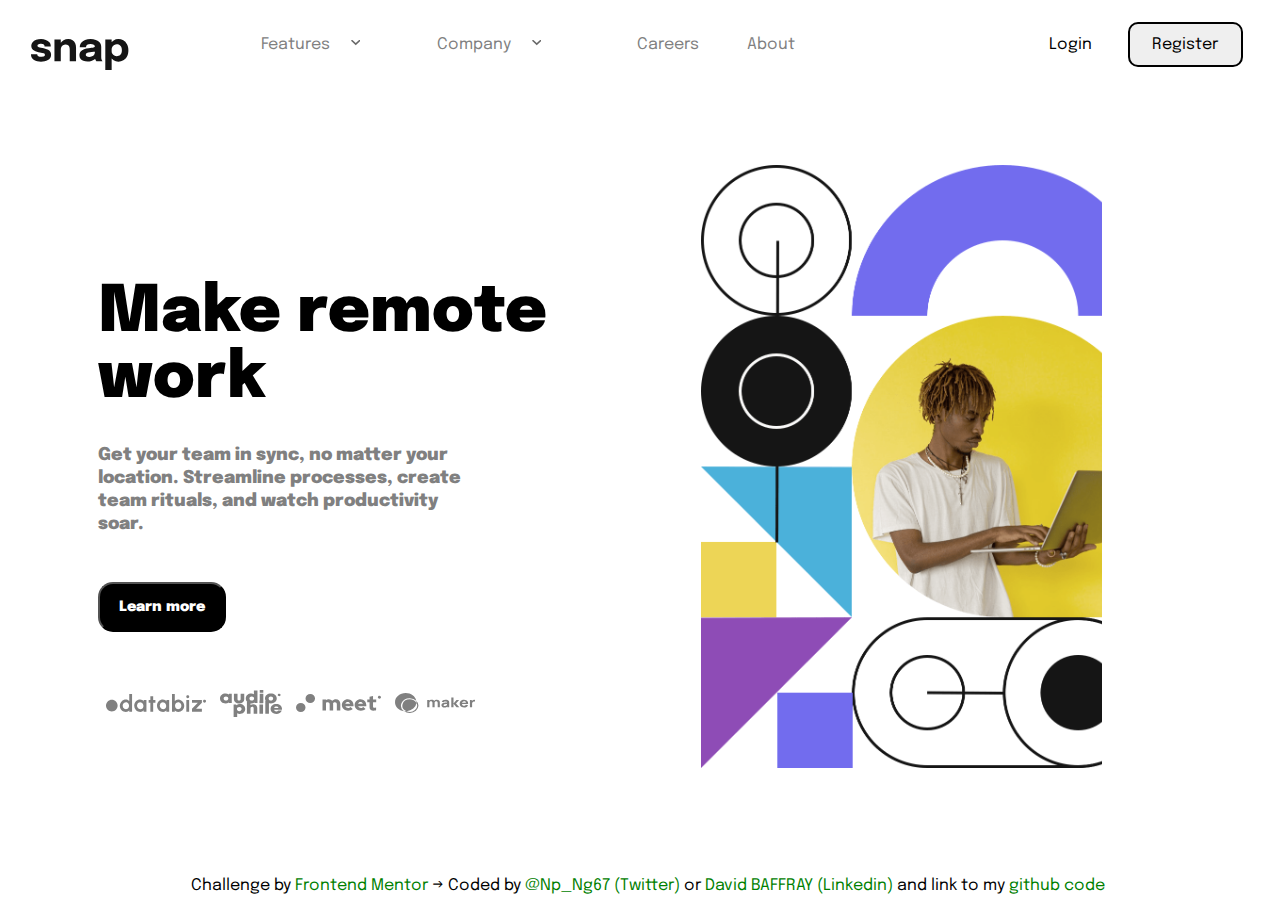
==== FeM-Drop-down-navigation/index.html @ 419328ba "Modify link css" ====
<!DOCTYPE html>
<html lang="en">
  <head>
    <meta charset="UTF-8">
    <meta name="viewport" content="width=device-width, initial-scale=1.0">
    <link rel="preconnect" href="https://fonts.googleapis.com">
    <link rel="preconnect" href="https://fonts.gstatic.com" crossorigin>
    <link href="https://fonts.googleapis.com/css2?family=Epilogue:wght@500&display=swap" rel="stylesheet">
    <link rel="icon" type="image/png" sizes="32x32" href="./images/favicon-32x32.654148d5.png">
    <link rel="stylesheet" href="./style.css">
    <title>Frontend Mentor | Intro section with dropdown navigation</title>
  </head>
  <body class="shadow">
    <header>
      <div class="nav__mobile">
        <svg 
          width="165" 
          height="35" 
          viewbox="50 0 30 30" 
          xmlns="http://www.w3.org/2000/svg">
          s<path d="M8.852 19.42c-1.108 0-2.175-.128-3.202-.385a9.648 9.648 0 0 1-2.756-1.137c-.811-.502-1.453-1.13-1.925-1.882-.473-.752-.709-1.63-.709-2.633v-.316h5.39v.246c0 .676.3 1.172.901 1.487.601.315 1.415.472 2.441.472a7.08 7.08 0 0 0 1.55-.166c.495-.11.903-.291 1.224-.542.321-.251.482-.569.482-.954 0-.618-.342-1.056-1.024-1.313-.683-.256-1.777-.513-3.282-.77a21.716 21.716 0 0 1-2.59-.595A10.937 10.937 0 0 1 2.938 9.91 5.28 5.28 0 0 1 1.17 8.28C.727 7.622.505 6.82.505 5.875c0-1.26.382-2.322 1.146-3.185.764-.863 1.782-1.517 3.054-1.96C5.977.287 7.377.065 8.905.065c1.458 0 2.818.242 4.078.726 1.26.484 2.28 1.179 3.062 2.083.782.904 1.172 1.992 1.172 3.264v.245H11.88v-.21c0-.467-.149-.846-.446-1.138a2.804 2.804 0 0 0-1.129-.656 4.616 4.616 0 0 0-1.418-.219c-.443 0-.9.05-1.373.149-.473.099-.872.262-1.199.49-.327.227-.49.545-.49.954 0 .396.175.72.525.97.35.252.84.456 1.47.613.63.158 1.36.306 2.188.447.781.128 1.607.306 2.476.533.869.228 1.686.549 2.45.963a5.34 5.34 0 0 1 1.855 1.627c.472.671.709 1.52.709 2.546 0 1.062-.245 1.972-.735 2.73a5.607 5.607 0 0 1-1.987 1.847 10.04 10.04 0 0 1-2.782 1.05c-1.021.227-2.068.341-3.142.341ZM33.48 19V8.92c0-.77-.1-1.473-.298-2.109a2.965 2.965 0 0 0-1.067-1.531c-.513-.385-1.254-.577-2.223-.577-.84 0-1.566.192-2.178.577a3.754 3.754 0 0 0-1.41 1.61c-.326.688-.49 1.482-.49 2.38L24.31 8.185c0-1.61.35-3.022 1.05-4.235a7.627 7.627 0 0 1 2.844-2.853C29.398.41 30.726.066 32.183.066c1.53 0 2.786.306 3.772.919.986.612 1.721 1.464 2.205 2.555.484 1.09.726 2.365.726 3.824V19H33.48Zm-13.09 0V.415h5.425V19h-5.425Zm28.389.385c-1.354 0-2.558-.216-3.614-.648-1.056-.431-1.881-1.055-2.476-1.872-.595-.817-.893-1.808-.893-2.975 0-1.318.362-2.392 1.085-3.22.724-.828 1.683-1.461 2.879-1.899a15.898 15.898 0 0 1 3.894-.866c2.041-.198 3.45-.38 4.226-.542.776-.164 1.164-.45 1.164-.858V6.47c0-.688-.33-1.23-.989-1.627-.66-.397-1.578-.595-2.756-.595-1.249 0-2.202.224-2.861.673-.66.45-.99 1.135-.99 2.056H42.11c0-1.493.406-2.753 1.217-3.78.81-1.026 1.91-1.805 3.298-2.336 1.389-.53 2.958-.796 4.708-.796 1.633 0 3.144.248 4.532.744 1.389.496 2.506 1.24 3.352 2.231.845.992 1.268 2.252 1.268 3.78v8.032c0 .479.015.937.044 1.374.03.438.096.837.201 1.199.117.408.263.747.438 1.015.175.268.32.455.437.56h-5.337a3.723 3.723 0 0 1-.376-.508 3.962 3.962 0 0 1-.43-.892 7.195 7.195 0 0 1-.305-1.234 9.674 9.674 0 0 1-.097-1.461l1.12.77c-.326.77-.854 1.432-1.583 1.986-.73.554-1.593.98-2.59 1.278-.998.297-2.074.446-3.23.446Zm1.452-4.06a6.14 6.14 0 0 0 2.389-.464A4.104 4.104 0 0 0 54.43 13.4c.467-.665.7-1.534.7-2.608V8.92l1.348 1.313c-.77.28-1.66.51-2.669.69-1.01.182-2.015.324-3.019.43-1.19.116-2.08.317-2.668.603-.59.286-.884.767-.884 1.444 0 .642.25 1.123.752 1.444.502.32 1.249.481 2.24.481Zm13.742 11.323V.415h5.442v26.233h-5.442Zm11.182-7.228a7.325 7.325 0 0 1-4.042-1.181c-1.225-.788-2.205-1.85-2.94-3.185-.735-1.336-1.103-2.838-1.103-4.507v-.28l2.345-.052v.21c0 .863.21 1.619.63 2.266.42.648.963 1.146 1.628 1.496.665.35 1.359.526 2.082.526 1.19 0 2.226-.412 3.106-1.234.881-.823 1.322-2.109 1.322-3.859s-.438-3.025-1.313-3.824c-.875-.799-1.913-1.199-3.115-1.199-.723 0-1.417.173-2.082.517a4.308 4.308 0 0 0-1.628 1.461c-.42.63-.63 1.383-.63 2.257l-2.345-.14c0-1.68.368-3.164 1.103-4.453.735-1.29 1.715-2.307 2.94-3.054a7.619 7.619 0 0 1 4.042-1.12c1.505 0 2.911.37 4.218 1.111 1.306.741 2.365 1.823 3.176 3.247.81 1.423 1.216 3.155 1.216 5.197 0 2.135-.396 3.932-1.19 5.39-.793 1.458-1.843 2.558-3.15 3.299a8.51 8.51 0 0 1-4.27 1.111Z" fill="#151515"/>
        </svg>
          <div class="btn__burger">
            <svg xmlns="http://www.w3.org/2000/svg" aria-hidden="true" class="hide">
              <defs>
                <symbol id="burger" viewBox="0 0 16 16">
                  <path fill-rule="evenodd" d="M2.5 12a.5.5 0 0 1 .5-.5h10a.5.5 0 0 1 0 1H3a.5.5 0 0 1-.5-.5zm0-4a.5.5 0 0 1 .5-.5h10a.5.5 0 0 1 0 1H3a.5.5 0 0 1-.5-.5zm0-4a.5.5 0 0 1 .5-.5h10a.5.5 0 0 1 0 1H3a.5.5 0 0 1-.5-.5z"/>
                </symbol>

                <symbol id="cross" viewBox="0 0 16 16">
                  <path d="M2.146 2.854a.5.5 0 1 1 .708-.708L8 7.293l5.146-5.147a.5.5 0 0 1 .708.708L8.707 8l5.147 5.146a.5.5 0 0 1-.708.708L8 8.707l-5.146 5.147a.5.5 0 0 1-.708-.708L7.293 8 2.146 2.854Z"/>
                </symbol>
              </defs>
            </svg>
            <div id="icon">
              <svg width="32" height="32" fill="currentColor">
                <use href="#burger"></use>
              </svg>
            </div>
          </div>
      </div>
      <nav>
        <div class="sidebar">
          <ul class="nav-links">
            <li class="block-menu">
              <label>
                <a href="javascript:void(0)">
                  <span class="link_name">Features</span>
                </a>
                <svg
                  class="arrow"
                  width="10"
                  height="6"
                  version="1.1"
                  id="svg4"
                  sodipodi:docname="icon-arrow-down.svg"
                  xmlns:inkscape="http://www.inkscape.org/namespaces/inkscape"
                  xmlns:sodipodi="http://sodipodi.sourceforge.net/DTD/sodipodi-0.dtd"
                  xmlns="http://www.w3.org/2000/svg"
                  xmlns:svg="http://www.w3.org/2000/svg">
                <path
                  stroke="#686868"
                  stroke-width="1.53271"
                  fill="none"
                  d="M 1.5227493,0.01578301 5.7578126,3.9603249 9.9928757,0.01578301"
                  id="path2" />
                </svg>
              </label>
              <ul class="sub-menu">
                <li>
                  <svg width="14" height="16" xmlns="http://www.w3.org/2000/svg"><path d="M14 3v12a1 1 0 0 1-1 1H1a1 1 0 0 1-1-1V3a1 1 0 0 1 1-1h1V1a1 1 0 1 1 2 0v1h2V1a1 1 0 1 1 2 0v1h2V1a1 1 0 0 1 2 0v1h1a1 1 0 0 1 1 1Zm-2 3H2v1h10V6Zm0 3H2v1h10V9Zm0 3H2v1h10v-1Z" fill="#726CEE"/></svg>
                  <a href="javascript:void(0)">Todo List</a>
                </li>
                <li>
                  <svg width="16" height="16" xmlns="http://www.w3.org/2000/svg"><path d="M12.667 8.667h-4v4h4v-4ZM11.334 0v1.333H4.667V0h-2v1.333h-1C.75 1.333 0 2.083 0 3v11.333C0 15.25.75 16 1.667 16h12.667C15.25 16 16 15.25 16 14.333V3c0-.917-.75-1.667-1.666-1.667h-1V0h-2Zm3 14.333H1.667V5.5h12.667v8.833Z" fill="#4BB1DA"/></svg>
                  <a href="javascript:void(0)">Calendar</a>
                </li>
                <li>
                  <svg width="13" height="17" xmlns="http://www.w3.org/2000/svg"><path d="M6.408 13.916c-3.313 0-6-1.343-6-3 0-.612.371-1.18 1-1.654V7.916a5 5 0 0 1 3.041-4.6 2 2 0 0 1 3.507-1.664 2 2 0 0 1 .411 1.664 5.002 5.002 0 0 1 3.041 4.6v1.346c.629.474 1 1.042 1 1.654 0 1.657-2.687 3-6 3Zm0 1c.694 0 1.352-.066 1.984-.16.004.054.016.105.016.16a2 2 0 0 1-4 0c0-.055.012-.106.016-.16.633.094 1.29.16 1.984.16Z" fill="#EDD556"/></svg>
                  <a href="javascript:void(0)">Reminders</a>
                </li>
                <li>
                  <svg width="16" height="16" xmlns="http://www.w3.org/2000/svg"><path d="M8 0a8 8 0 1 1 0 16A8 8 0 0 1 8 0Zm0 2.133a5.867 5.867 0 1 0 0 11.734A5.867 5.867 0 0 0 8 2.133ZM8 3.2a4.8 4.8 0 1 1 0 9.6 4.8 4.8 0 0 1 0-9.6Zm-.533 2.667a.533.533 0 0 0-.534.533v2.133c0 .295.24.534.534.534h3.2a.533.533 0 0 0 0-1.067H8V6.4a.533.533 0 0 0-.533-.533Z" fill="#8E4CB6"/></svg>
                  <a href="javascript:void(0)">Planning</a>
                </li>
              </ul>
            </li>
            <li class="block-menu">
              <label>
                <a href="javascript:void(0)">
                  <span class="link_name">Company</span>
                </a>
                <svg
                  class="arrow"
                  width="10"
                  height="6"
                  version="1.1"
                  id="svg4"
                  sodipodi:docname="icon-arrow-down.svg"
                  xmlns:inkscape="http://www.inkscape.org/namespaces/inkscape"
                  xmlns:sodipodi="http://sodipodi.sourceforge.net/DTD/sodipodi-0.dtd"
                  xmlns="http://www.w3.org/2000/svg"
                  xmlns:svg="http://www.w3.org/2000/svg">
                <path
                  stroke="#686868"
                  stroke-width="1.53271"
                  fill="none"
                  d="M 1.5227493,0.01578301 5.7578126,3.9603249 9.9928757,0.01578301"
                  id="path2" />
                </svg>
              </label>
              <ul class="sub-menu company">
                <li>
                  <a href="javascript:void(0)">History</a>
                </li>
                <li>
                  <a href="javascript:void(0)">Our Team</a>
                </li>
                <li>
                  <a href="javascript:void(0)">Blog</a>
                </li>
              </ul>
            </li>
          </ul>
          <ul class="nav-links">
            <li>
              <a href="javascript:void(0)">Careers</a>
            </li>
            <li>
              <a href="javascript:void(0)">About</a>
            </li>
          </ul>
          <div class="group__button">
            <button>Login</button>
            <button>Register</button>
          </div>
        </div>
      </nav>
    </header>
    <main>
      <section>
        <div class="img"></div>
        <article>
          <h1>
            Make remote work
          </h1>
          <p>
            Get your team in sync, no matter your location. Streamline processes, 
            create team rituals, and watch productivity soar.
          </p>
          <button>
            Learn more
          </button>
          <div class="link--client">
            <svg
              width="100"
              height="18"
              version="1.1"
              id="svg145"
              sodipodi:docname="client-databiz.svg"
              inkscape:version="1.1 (c68e22c387, 2021-05-23)"
              xmlns:inkscape="http://www.inkscape.org/namespaces/inkscape"
              xmlns:sodipodi="http://sodipodi.sourceforge.net/DTD/sodipodi-0.dtd"
              xmlns="http://www.w3.org/2000/svg"
              xmlns:svg="http://www.w3.org/2000/svg">
            <defs
              id="defs149" />
            <sodipodi:namedview
              id="namedview147"
              pagecolor="#ffffff"
              bordercolor="#666666"
              borderopacity="1.0"
              inkscape:pageshadow="2"
              inkscape:pageopacity="0.0"
              inkscape:pagecheckerboard="0"
              showgrid="false"
              width="113px"
              inkscape:zoom="4"
              inkscape:cx="44.875"
              inkscape:cy="4.875"
              inkscape:window-width="1920"
              inkscape:window-height="1009"
              inkscape:window-x="1072"
              inkscape:window-y="92"
              inkscape:window-maximized="1"
              inkscape:current-layer="svg145" />
            <path
              d="m 19.892606,17.998881 c 0.740645,0 1.392908,-0.164664 1.955906,-0.494893 a 4.3988009,4.478328 0 0 0 1.39998,-1.28582 v 1.47388 h 2.823823 V 0.0027872 H 23.248492 V 7.3730873 A 4.2847874,4.3622532 0 0 0 21.848512,6.0818677 C 21.285514,5.7561384 20.633251,5.5923739 19.892606,5.5923739 c -0.840519,0 -1.628008,0.1619648 -2.359816,0.484095 -0.733575,0.32213 -1.379652,0.7684331 -1.939114,1.3380094 a 6.1832452,6.2950335 0 0 0 -1.313365,1.9759713 5.9039562,6.0106953 0 0 0 -0.474614,2.4051784 c 0,0.857514 0.158205,1.65924 0.474614,2.406078 0.31641,0.746837 0.753904,1.405495 1.313365,1.975071 a 6.1770584,6.2887349 0 0 0 1.93823,1.338909 c 0.733576,0.32213 1.520181,0.483195 2.3607,0.483195 z m 0.03535,-2.771398 a 3.0226842,3.077332 0 0 1 -1.61475,-0.4598 3.3815175,3.4426527 0 0 1 -1.61475,-2.972055 c 0,-0.637063 0.146715,-1.214737 0.440146,-1.733024 a 3.4469205,3.5092383 0 0 1 1.168415,-1.2444302 2.9864473,3.0404401 0 0 1 1.620937,-0.466099 c 0.59393,0 1.124225,0.1529668 1.590886,0.4598003 0.46666,0.3068335 0.830796,0.7216433 1.093292,1.2444299 0.262496,0.522787 0.393303,1.10226 0.393303,1.739323 0,0.629862 -0.130807,1.205737 -0.393303,1.727625 a 3.1199051,3.1763106 0 0 1 -1.087105,1.24443 c -0.463125,0.305933 -0.996072,0.4598 -1.597073,0.4598 z m 14.465576,2.771398 c 0.701758,0 1.313365,-0.162864 1.833939,-0.489493 a 3.8667379,3.9366456 0 0 0 1.267407,-1.279523 l 0.114896,1.462183 h 2.836198 V 5.8992073 h -2.823824 l 0.127271,1.5098723 A 5.2958841,5.3916297 0 0 0 36.204489,6.0881663 C 35.599068,5.7417415 34.910568,5.568979 34.138988,5.568979 c -0.825494,0 -1.597073,0.1574658 -2.314739,0.4714976 A 6.0259242,6.1348683 0 0 0 29.92668,7.3496925 C 29.378707,7.9075714 28.954471,8.5563305 28.653971,9.29597 a 6.0188536,6.12767 0 0 0 -0.451636,2.370085 6.1293318,6.2401456 0 0 0 1.804773,4.46933 6.3281926,6.4426016 0 0 0 1.97977,1.367704 c 0.747716,0.331128 1.55023,0.495792 2.406657,0.495792 z m 0.08043,-2.771398 A 3.1022285,3.1583144 0 0 1 32.871586,14.77938 3.7359316,3.8034744 0 0 1 31.63865,13.582639 3.5786106,3.6433092 0 0 1 31.060627,11.925199 c -0.05391,-0.660455 0.05038,-1.259726 0.311991,-1.79781 a 3.1747022,3.2320985 0 0 1 1.117151,-1.2912192 2.9166251,2.9693555 0 0 1 1.63773,-0.484095 2.9343016,2.9873515 0 0 1 1.585583,0.4481028 c 0.470195,0.2987352 0.855543,0.6982485 1.156928,1.1967399 0.3005,0.4993925 0.478149,1.0554715 0.532063,1.6691375 0.04684,0.65236 -0.04773,1.24803 -0.282825,1.787014 a 2.9908665,3.044939 0 0 1 -1.035843,1.291219 c -0.456054,0.32213 -0.991652,0.483195 -1.608564,0.483195 z M 47.18161,17.692948 V 8.7758829 h 2.244917 V 5.8992073 H 47.18161 V 2.196511 h -2.823823 v 3.7026963 h -1.712856 v 2.8775755 h 1.712856 v 8.9152652 h 2.823823 z m 9.963368,0.305933 c 0.702641,0 1.313365,-0.162864 1.834822,-0.489493 a 3.8667379,3.9366456 0 0 0 1.266522,-1.279523 l 0.115781,1.462183 h 2.835314 V 5.8992073 h -2.822944 l 0.128155,1.5098723 A 5.2958841,5.3916297 0 0 0 58.956821,6.0881663 C 58.351401,5.7417415 57.662901,5.568979 56.89132,5.568979 c -0.825493,0 -1.597073,0.1574658 -2.31474,0.4714976 A 6.0259242,6.1348683 0 0 0 52.679007,7.3496925 C 52.131035,7.9075714 51.706798,8.5563305 51.406298,9.29597 a 6.0188536,6.12767 0 0 0 -0.450752,2.370085 6.1293318,6.2401456 0 0 0 1.804773,4.46933 6.3281926,6.4426016 0 0 0 1.978886,1.367704 c 0.7486,0.331128 1.55023,0.495792 2.406657,0.495792 z m 0.08131,-2.771398 A 3.1022285,3.1583144 0 0 1 55.623024,14.77938 3.7359316,3.8034744 0 0 1 54.39097,13.582639 3.5786106,3.6433092 0 0 1 53.812064,11.925199 c -0.05303,-0.660455 0.05037,-1.259726 0.312875,-1.79781 a 3.1747022,3.2320985 0 0 1 1.116279,-1.2912192 2.9166251,2.9693555 0 0 1 1.637728,-0.484095 2.9343016,2.9873515 0 0 1 1.585584,0.4481028 c 0.470195,0.2987352 0.856427,0.6982485 1.157812,1.1967399 0.300501,0.4993925 0.477266,1.0554715 0.532063,1.6691375 0.04596,0.65236 -0.04861,1.24803 -0.283708,1.787014 a 2.9908665,3.044939 0 0 1 -1.035844,1.291219 c -0.455171,0.32213 -0.991653,0.483195 -1.608563,0.483195 z m 14.905722,2.771398 c 0.848472,0 1.641264,-0.161965 2.377491,-0.483195 a 6.1584981,6.2698391 0 0 0 3.258665,-3.325678 5.9870359,6.0952769 0 0 0 0.473731,-2.417775 c 0,-1.140053 -0.273986,-2.1802272 -0.821958,-3.1196234 A 6.2106438,6.3229276 0 0 0 75.210378,6.4066971 c -0.92625,-0.5578788 -1.952372,-0.8368183 -3.078366,-0.8368183 -0.724737,0 -1.367279,0.1664639 -1.92674,0.5002915 a 4.5517028,4.6339942 0 0 0 -1.406167,1.302917 V 0.0027872 H 65.975282 V 17.692948 h 2.823823 v -1.498175 a 4.5517028,4.6339942 0 0 0 1.405283,1.302917 c 0.560345,0.333828 1.202003,0.501191 1.92674,0.501191 z m -0.03536,-2.783096 c -0.585977,0 -1.110085,-0.152967 -1.57321,-0.459799 a 3.1199051,3.1763106 0 0 1 -1.08799,-1.24443 3.7005786,3.7674822 0 0 1 -0.393302,-1.739323 c 0,-0.620865 0.130806,-1.193141 0.393302,-1.715928 a 3.1640963,3.2213008 0 0 1 1.087106,-1.2507285 2.7964248,2.846982 0 0 1 1.574978,-0.4651991 c 0.593931,0 1.137483,0.1529668 1.631542,0.4598002 0.493175,0.3068334 0.887361,0.7216435 1.179908,1.2444304 0.29343,0.521886 0.440145,1.098661 0.440145,1.727625 0,0.637061 -0.146715,1.214737 -0.440145,1.733924 a 3.429244,3.4912422 0 0 1 -1.174605,1.243529 3.0359415,3.0908291 0 0 1 -1.636845,0.466099 z M 81.74892,4.1418887 c 0.409212,0 0.754788,-0.1394697 1.036728,-0.4184091 0.281056,-0.2789395 0.422468,-0.6307631 0.422468,-1.0554709 0,-0.4166096 -0.141412,-0.7666335 -0.422468,-1.0491722 A 1.4176565,1.4432867 0 0 0 81.749805,1.1941287 c -0.409212,0 -0.756555,0.1412692 -1.042032,0.4247078 a 1.3814197,1.4063947 0 0 0 -0.427771,1.0491722 c 0,0.4247078 0.142296,0.7765314 0.427771,1.0554709 0.285477,0.2789394 0.63282,0.4184091 1.042032,0.4184091 z m 16.79269,4.4990235 c 0.409213,0 0.754789,-0.1394697 1.036726,-0.4184092 0.281055,-0.2789394 0.422474,-0.6307631 0.422474,-1.0554708 0,-0.4166097 -0.141419,-0.7666337 -0.422474,-1.0491723 A 1.4176565,1.4432867 0 0 0 98.542491,5.693152 c -0.409214,0 -0.756553,0.1412694 -1.042026,0.4247079 a 1.3814197,1.4063947 0 0 0 -0.427778,1.0491723 c 0,0.4247077 0.142295,0.7765314 0.427778,1.0554708 0.285473,0.2789395 0.632812,0.4184092 1.042026,0.4184092 z M 5.8327049,17.390613 c 1.6218204,0 2.9917503,-0.554279 4.1097895,-1.661039 1.1171556,-1.10676 1.6757336,-2.503257 1.6757336,-4.187691 0,-1.6538415 -0.558578,-3.0413403 -1.6766173,-4.1642966 C 8.8244552,6.2546302 7.4545253,5.693152 5.8318211,5.693152 4.2100008,5.693152 2.8330002,6.2546302 1.6999355,7.3775864 0.56687091,8.5005427 3.3859e-4,9.8880415 3.3859e-4,11.541883 c 0,1.684434 0.5656485,3.080032 1.69871321,4.187691 1.1330645,1.10676 2.5100651,1.661039 4.1327693,1.661039 z M 83.149784,17.692048 V 5.8992073 H 80.325961 V 17.692948 h 2.823823 z m 12.726207,0 v -2.877575 h -5.80939 l 5.80939,-6.0376902 V 5.8992073 h -9.883823 v 2.8775755 h 5.820874 l -5.820874,6.0376902 v 2.877575 h 9.882941 z"
              fill="#808080"
              id="path143"
              style="stroke-width:0.89178" />
            </svg>
            <svg
              width="62"
              height="27"
              version="1.1"
              id="svg19"
              sodipodi:docname="client-audiophile.svg"
              inkscape:version="1.1 (c68e22c387, 2021-05-23)"
              xmlns:inkscape="http://www.inkscape.org/namespaces/inkscape"
              xmlns:sodipodi="http://sodipodi.sourceforge.net/DTD/sodipodi-0.dtd"
              xmlns="http://www.w3.org/2000/svg"
              xmlns:svg="http://www.w3.org/2000/svg">
            <defs
              id="defs23" />
            <sodipodi:namedview
              id="namedview21"
              pagecolor="#ffffff"
              bordercolor="#666666"
              borderopacity="1.0"
              inkscape:pageshadow="2"
              inkscape:pageopacity="0.0"
              inkscape:pagecheckerboard="0"
              showgrid="false"
              width="72px"
              inkscape:zoom="8"
              inkscape:cx="41.8125"
              inkscape:cy="18.0625"
              inkscape:window-width="1920"
              inkscape:window-height="1009"
              inkscape:window-x="1072"
              inkscape:window-y="92"
              inkscape:window-maximized="1"
              inkscape:current-layer="svg19" />
            <path
              d="m 5.5044186,13.425574 c 1.2179657,0 2.3059811,-0.353502 3.1646725,-0.967995 l 0.3091628,0.654356 H 11.771762 V 3.8554335 H 9.0793264 L 8.7090104,4.5714649 C 7.8435244,3.9396728 6.7393714,3.5756407 5.5044186,3.5756407 c -3.2079891,0 -5.50038068,2.0405361 -5.50038068,4.9084201 0,2.8769072 2.29324078,4.9422652 5.50038068,4.9422652 z m 0.4824299,-2.823507 c -1.353012,0 -2.3475991,-0.9025588 -2.3475991,-2.1112377 0,-1.201908 0.9860936,-2.1037154 2.3475991,-2.1037154 1.3538615,0 2.3484486,0.9025589 2.3484486,2.1037154 0,1.2086789 -0.9945871,2.1112377 -2.3484486,2.1112377 z m 13.0986525,2.823507 c 3.098423,0 5.162339,-1.687034 5.162339,-4.2773801 V 3.8644596 h -3.613127 v 5.1445903 c 0,0.9672432 -0.583503,1.5524021 -1.549212,1.5524021 -0.96486,0 -1.560253,-0.5753814 -1.560253,-1.5524021 V 3.8644596 H 13.91212 v 5.2837343 c 0,2.5903461 2.074957,4.2773801 5.173381,4.2773801 z m 12.197493,0.0097 c 1.222212,0 2.310229,-0.367042 3.163824,-1.000338 l 0.340589,0.687449 h 2.673748 V 0.52198024 h -3.57151 V 4.2036712 A 4.9092342,4.3473289 0 0 0 31.282994,3.5613501 c -3.21903,0 -5.511422,2.0548267 -5.511422,4.9317357 0,2.8776612 2.293241,4.9422672 5.512272,4.9422672 z m 0.484129,-2.823509 c -1.353862,0 -2.348449,-0.9100805 -2.348449,-2.1180058 0,-1.2094301 0.993738,-2.1187585 2.3476,-2.1187585 1.353862,0 2.348449,0.910081 2.348449,2.1187585 0,1.2086778 -0.994587,2.1180058 -2.348449,2.1180058 z M 43.312317,2.7061748 V -8.4824123e-8 H 39.753546 V 2.7061748 Z m 0.02718,10.4155382 V 3.8644596 h -3.611429 v 9.2572534 h 3.613129 z m 7.542216,0.303861 c 3.409284,0 5.881738,-2.072127 5.881738,-4.9324882 0,-2.8693869 -2.472454,-4.9317357 -5.880889,-4.9317357 -3.420326,0 -5.881738,2.0623488 -5.881738,4.9317357 0,2.8603612 2.461412,4.9324882 5.881738,4.9324882 z m 8.289641,-7.2001691 c 0.393247,0 0.724493,-0.1173324 0.995436,-0.3504942 0.270093,-0.2331608 0.405988,-0.5264927 0.405988,-0.8822514 0,-0.3482376 -0.135895,-0.6408181 -0.405988,-0.8769878 A 1.362355,1.2064213 0 0 0 59.1722,3.7606652 c -0.393248,0 -0.727043,0.118085 -1.001382,0.3550063 a 1.3275317,1.1755839 0 0 0 -0.411085,0.8769878 c 0,0.3550062 0.136746,0.6490906 0.411085,0.8822514 0.274339,0.2331618 0.608134,0.3504942 1.001382,0.3504942 z m -8.289641,4.3360471 c -1.316491,0 -2.261816,-0.8438928 -2.261816,-2.0683662 0,-1.2237205 0.945325,-2.0668618 2.262665,-2.0668618 1.31649,0 2.261815,0.8506633 2.261815,2.0676143 0,1.2237209 -0.944476,2.0676137 -2.261815,2.0676137 z M 17.182963,27.00308 v -3.644837 a 4.9168783,4.354098 0 0 0 2.556541,0.614493 c 3.207988,0 5.500381,-2.057084 5.500381,-4.941514 0,-2.88443 -2.293242,-4.932488 -5.499532,-4.932488 -1.246844,0 -2.356943,0.38058 -3.219031,1.038695 L 16.068614,14.402594 H 13.61145 V 27.00308 Z m 2.07411,-5.853852 c -1.353861,0 -2.348448,-0.902559 -2.348448,-2.118006 0,-1.2162 0.994587,-2.118758 2.348448,-2.118758 1.353013,0 2.3476,0.902558 2.3476,2.118758 0,1.216199 -1.002232,2.118006 -2.3476,2.118006 z m 11.253868,2.510621 v -4.943771 c 0,-1.18837 0.681177,-1.87281 1.775138,-1.87281 0.942778,0 1.367451,0.544543 1.367451,1.612572 v 5.204009 h 3.61228 v -5.57481 c 0,-2.399305 -1.547513,-3.95622 -3.955416,-3.95622 a 4.48456,3.9712624 0 0 0 -2.800303,0.883004 v -3.952458 h -3.612279 v 12.600484 h 3.612279 z m 12.500706,-10.41629 v -2.706176 h -3.55792 v 2.706176 z m 0.02802,10.41629 V 14.401843 H 39.42654 v 9.258006 z m 5.885136,0 V 11.059365 h -3.613129 v 12.600484 h 3.614827 z m 7.358755,0.303862 c 2.63213,0 4.753803,-1.319994 5.491887,-3.432736 h -3.595292 c -0.347384,0.541535 -1.053192,0.867962 -1.896595,0.867962 -1.140675,0 -1.905089,-0.549058 -2.140358,-1.611069 h 7.788525 c 0.04671,-0.285811 0.0739,-0.565604 0.0739,-0.843894 0,-2.715951 -2.340804,-4.84524 -5.722061,-4.84524 -3.292075,0 -5.69743,2.087168 -5.69743,4.924967 0,2.828019 2.424891,4.94001 5.697429,4.94001 z m 2.16329,-5.941851 h -4.240796 c 0.292175,-0.919107 1.024314,-1.424541 2.077506,-1.424541 1.090563,0 1.845634,0.499416 2.16329,1.424541 z"
              fill="#808080"
              id="path17"
              style="stroke-width:0.799264" />
            </svg>
            <svg
              width="85"
              height="18"
              version="1.1"
              id="svg252"
              sodipodi:docname="client-meet.svg"
              inkscape:version="1.1 (c68e22c387, 2021-05-23)"
              xmlns:inkscape="http://www.inkscape.org/namespaces/inkscape"
              xmlns:sodipodi="http://sodipodi.sourceforge.net/DTD/sodipodi-0.dtd"
              xmlns="http://www.w3.org/2000/svg"
              xmlns:svg="http://www.w3.org/2000/svg">
            <defs
              id="defs256" />
            <sodipodi:namedview
              id="namedview254"
              pagecolor="#ffffff"
              bordercolor="#666666"
              borderopacity="1.0"
              inkscape:pageshadow="2"
              inkscape:pageopacity="0.0"
              inkscape:pagecheckerboard="0"
              showgrid="false"
              width="89px"
              inkscape:zoom="4.7416667"
              inkscape:cx="42.917399"
              inkscape:cy="3.4797891"
              inkscape:window-width="1920"
              inkscape:window-height="1009"
              inkscape:window-x="1072"
              inkscape:window-y="92"
              inkscape:window-maximized="1"
              inkscape:current-layer="svg252" />
            <path
              d="m 4.7583662,8.9984268 a 4.758332,4.4990291 0 1 1 0,8.9980582 4.758332,4.4990291 0 0 1 0,-8.9980582 z M 14.27503,3.6855548e-4 a 4.758332,4.4990291 0 1 1 0,8.99805824452 4.758332,4.4990291 0 0 1 0,-8.99805824452 z M 29.991801,16.502807 V 8.9660338 c 0.215077,-0.2636431 0.475833,-0.4616004 0.784173,-0.5938718 0.30834,-0.1313717 0.655698,-0.1979573 1.042075,-0.1979573 0.558628,0 1.006863,0.1844602 1.343753,0.5524808 0.335938,0.3671207 0.504383,0.8503165 0.504383,1.4468875 v 6.329234 h 3.481196 V 9.7155721 a 6.7273298,6.3607274 0 0 0 -0.04283,-0.7081472 c 0.229351,-0.2636431 0.501528,-0.467899 0.81653,-0.6145674 0.315001,-0.1457685 0.666166,-0.217753 1.053494,-0.217753 0.558628,0 1.005912,0.1835604 1.342802,0.551581 0.33689,0.3671207 0.504383,0.8503165 0.504383,1.4468875 v 6.329234 h 3.482147 V 9.7155721 c 0,-1.2912214 -0.412071,-2.3529923 -1.236214,-3.1853127 -0.823192,-0.8332202 -1.880493,-1.2498303 -3.16905,-1.2498303 -0.745154,0 -1.433209,0.1322715 -2.063212,0.3959146 A 4.7278787,4.4702353 0 0 0 36.202371,6.801101 4.1073922,3.8835619 0 0 0 34.752031,5.6862416 4.2863055,4.0527254 0 0 0 32.828714,5.281329 c -0.530079,0 -1.035413,0.075584 -1.515053,0.2285506 -0.480592,0.152967 -0.920262,0.3815177 -1.321865,0.6865519 V 5.4891841 H 26.510605 V 16.502807 Z m 22.048207,0.207855 c 0.945005,0 1.793892,-0.131371 2.545708,-0.395914 0.751817,-0.262743 1.486503,-0.686552 2.203108,-1.268726 l -2.299226,-1.978673 c -0.272177,0.263643 -0.601453,0.467899 -0.988782,0.614567 a 3.4545491,3.2662952 0 0 1 -1.289508,0.218653 c -0.658553,0 -1.231456,-0.163765 -1.718709,-0.489494 a 3.0643658,2.8973748 0 0 1 -1.075383,-1.259729 h 8.102488 v -0.83322 A 7.365898,6.9644971 0 0 0 57.08955,8.9138451 C 56.803099,8.1715053 56.405302,7.5362424 55.897112,7.0089561 A 5.5910402,5.2863592 0 0 0 54.081333,5.7591258 5.4340152,5.1378913 0 0 0 51.782107,5.3011247 c -0.830805,0 -1.608316,0.1457685 -2.331583,0.4373056 A 5.7404518,5.4276287 0 0 0 47.570031,6.9459697 6.0497434,5.7200656 0 0 0 46.31288,8.7680765 6.107795,5.7749538 0 0 0 45.85037,11.005894 c 0,0.791829 0.161783,1.537768 0.483447,2.238716 a 6.0697284,5.7389616 0 0 0 1.311396,1.821207 5.9650451,5.6399829 0 0 0 1.966143,1.20844 6.3923433,6.0439957 0 0 0 2.428652,0.436405 z M 54.10227,9.7983542 h -4.748816 c 0.1713,-0.5551802 0.466317,-0.9852874 0.881243,-1.2903216 0.414927,-0.3059339 0.909793,-0.4589009 1.482697,-0.4589009 0.558628,0 1.049688,0.1601654 1.472227,0.4795965 0.42254,0.3194311 0.727074,0.7423398 0.9136,1.269626 z m 10.723377,6.9123078 c 0.945956,0 1.793891,-0.131371 2.546659,-0.395914 0.751816,-0.262743 1.486503,-0.686552 2.202156,-1.268726 l -2.299226,-1.978673 c -0.272177,0.263643 -0.601453,0.467899 -0.988781,0.614567 a 3.4545491,3.2662952 0 0 1 -1.288557,0.218653 c -0.659505,0 -1.232408,-0.163765 -1.719661,-0.489494 a 3.0643658,2.8973748 0 0 1 -1.074431,-1.259729 h 8.101536 v -0.83322 A 7.365898,6.9644971 0 0 0 69.875189,8.9138451 C 69.589689,8.1715053 69.191892,7.5362424 68.682751,7.0089561 A 5.5910402,5.2863592 0 0 0 66.866971,5.7591258 5.4340152,5.1378913 0 0 0 64.567745,5.3011247 c -0.830805,0 -1.608316,0.1457685 -2.331583,0.4373056 a 5.7404518,5.4276287 0 0 0 -1.880492,1.2075394 6.0497434,5.7200656 0 0 0 -1.2562,1.8221068 6.107795,5.7749538 0 0 0 -0.46251,2.2378175 c 0,0.791829 0.161783,1.537768 0.483447,2.238716 a 6.0697284,5.7389616 0 0 0 1.310444,1.821207 5.9650451,5.6399829 0 0 0 1.966143,1.20844 6.3923433,6.0439957 0 0 0 2.428653,0.436405 z m 2.063212,-6.9123078 h -4.748815 c 0.1713,-0.5551802 0.465365,-0.9852874 0.880291,-1.2903216 0.415879,-0.3059339 0.909794,-0.4589009 1.482697,-0.4589009 0.558628,0 1.049688,0.1601654 1.472228,0.4795965 0.42254,0.3194311 0.727073,0.7423398 0.913599,1.269626 z m 10.787139,6.8502218 c 0.329277,0 0.737542,-0.03149 1.224795,-0.09358 a 7.0137814,6.6315689 0 0 0 1.203858,-0.239348 v -2.728212 c -0.286452,0.08278 -0.551967,0.14217 -0.795593,0.176362 a 5.1922919,4.9093406 0 0 1 -0.773705,0.05219 c -0.558628,0 -0.948811,-0.100778 -1.17055,-0.301435 C 77.142113,13.312996 77.03172,12.96927 77.03172,12.483375 V 8.2992777 h 3.180469 V 5.4891841 H 77.03172 V 1.9286524 l -3.481196,0.7288427 v 2.831689 h -2.299226 v 2.8100936 h 2.299226 v 4.8517533 c 0,1.151751 0.347359,2.022763 1.042075,2.613036 0.694716,0.589373 1.722516,0.884509 3.083399,0.884509 z M 83.425967,4.7486439 c 0.439669,0 0.811771,-0.1403697 1.115353,-0.4193095 0.30263,-0.2789398 0.454896,-0.6298641 0.454896,-1.0554722 0,-0.4166101 -0.152266,-0.7666346 -0.454896,-1.0491737 A 1.5264729,1.4432885 0 0 0 83.425967,1.7999802 c -0.440622,0 -0.814627,0.1412695 -1.122015,0.4247083 a 1.4874546,1.4063965 0 0 0 -0.460607,1.0491737 c 0,0.4247083 0.153219,0.7765324 0.460607,1.0554722 0.307388,0.2789398 0.681393,0.4193095 1.122015,0.4193095 z"
              fill="#808080"
              fill-rule="evenodd"
              id="path250"
              style="stroke-width:0.925373" />
            </svg>
            <svg
              width="80"
              height="20"
              version="1.1"
              id="svg359"
              sodipodi:docname="client-maker.svg"
              inkscape:version="1.1 (c68e22c387, 2021-05-23)"
              xmlns:inkscape="http://www.inkscape.org/namespaces/inkscape"
              xmlns:sodipodi="http://sodipodi.sourceforge.net/DTD/sodipodi-0.dtd"
              xmlns="http://www.w3.org/2000/svg"
              xmlns:svg="http://www.w3.org/2000/svg">
            <defs
              id="defs363" />
            <sodipodi:namedview
              id="namedview361"
              pagecolor="#ffffff"
              bordercolor="#666666"
              borderopacity="1.0"
              inkscape:pageshadow="2"
              inkscape:pageopacity="0.0"
              inkscape:pagecheckerboard="0"
              showgrid="false"
              width="82px"
              inkscape:zoom="8"
              inkscape:cx="70.0625"
              inkscape:cy="17.0625"
              inkscape:window-width="1920"
              inkscape:window-height="1009"
              inkscape:window-x="1072"
              inkscape:window-y="92"
              inkscape:window-maximized="1"
              inkscape:current-layer="svg359" />
            <path
              d="M 34.417831,14.285328 V 9.8037005 c 0,-0.4246016 0.137521,-0.7701107 0.413539,-1.0373598 0.275042,-0.2672493 0.639815,-0.4012902 1.095293,-0.4012902 0.47596,0 0.848536,0.1365385 1.119677,0.4079505 0.270166,0.271412 0.404761,0.6518883 0.404761,1.1405963 v 4.3708987 h 2.182785 V 9.8037005 c 0,-0.2830677 0.0634,-0.5328333 0.189213,-0.7492969 0.125818,-0.2172961 0.300401,-0.3863041 0.525702,-0.5078568 0.224326,-0.12072 0.489615,-0.1814963 0.793917,-0.1814963 0.476936,0 0.849511,0.1365385 1.119677,0.4079505 0.270166,0.271412 0.405736,0.6518883 0.405736,1.1405963 v 4.3708987 h 2.182785 V 9.4207266 c 0,-0.8084081 -0.253585,-1.4627941 -0.758805,-1.9631579 -0.50522,-0.4995312 -1.253297,-0.7492968 -2.243255,-0.7492968 -0.577394,0 -1.103096,0.1082317 -1.57613,0.3246954 -0.47401,0.2164635 -0.851462,0.5195123 -1.131381,0.9074817 l 0.06047,-0.079925 -0.03609,-0.058279 a 2.5670637,2.1912771 0 0 0 -0.67005,-0.6393996 l -0.14142,-0.085753 C 37.918283,6.830657 37.35942,6.7074394 36.680592,6.7074394 c -0.593975,0 -1.130405,0.1115619 -1.609291,0.3355184 -0.318933,0.1498594 -0.594951,0.3338534 -0.827079,0.5544796 l -0.09948,0.099906 V 6.8856055 H 32.21847 v 7.3988905 h 2.199365 z m 14.927397,0.20564 c 0.749052,0 1.368385,-0.110729 1.858,-0.33302 0.380378,-0.171506 0.741249,-0.427932 1.081639,-0.766781 l 0.01365,-0.01499 v 0.909147 h 1.909692 V 9.763738 c 0,-0.3380161 -0.01561,-0.6435627 -0.04779,-0.9183049 A 2.5875456,2.2087606 0 0 0 53.855145,8.0237042 2.5456065,2.1729609 0 0 0 52.507242,6.9830141 C 51.913267,6.7815364 51.233463,6.6807976 50.468806,6.6807976 c -1.043601,0 -1.867753,0.191487 -2.471482,0.5752936 a 3.3492768,2.8589838 0 0 0 -1.236716,1.4935984 l 1.97504,0.5344984 c 0.138496,-0.3380161 0.382328,-0.5727958 0.729545,-0.7060042 0.348192,-0.1323757 0.68273,-0.1981473 1.003613,-0.1981473 0.577394,0 0.989958,0.1024039 1.235741,0.3080442 0.172633,0.1440315 0.284796,0.3446766 0.336488,0.6027678 l 0.01463,0.096576 -0.348192,0.044125 -0.35697,0.04579 -0.344291,0.043292 c -0.561789,0.070766 -1.064083,0.1448641 -1.508833,0.2222915 -0.443774,0.078261 -0.826103,0.1665103 -1.146986,0.267249 -0.466207,0.146529 -0.836831,0.328026 -1.111874,0.544489 -0.276018,0.217295 -0.474985,0.467062 -0.597876,0.750129 a 3.1405566,2.6808177 0 0 0 -0.185312,0.939119 c 0,0.410448 0.111187,0.786762 0.333562,1.126442 0.222375,0.340515 0.548134,0.611927 0.979229,0.815902 0.431095,0.203142 0.955822,0.304713 1.577106,0.304715 z m 0.465231,-1.466123 c -0.251634,0 -0.468157,-0.03247 -0.649568,-0.09574 a 0.92948772,0.79342213 0 0 1 -0.421342,-0.278076 0.86804205,0.74097134 0 0 1 -0.149225,-0.434591 c 0,-0.123219 0.03121,-0.235613 0.09266,-0.33552 0.06145,-0.100738 0.158003,-0.193152 0.288697,-0.278072 0.13167,-0.08409 0.304303,-0.16318 0.517899,-0.236444 0.187263,-0.05828 0.403786,-0.11406 0.650544,-0.164013 0.245783,-0.04995 0.569592,-0.106567 0.970452,-0.168176 0.250659,-0.0383 0.550085,-0.08325 0.897302,-0.133207 l 0.02926,-0.0033 v 0.0058 a 15.341912,13.096044 0 0 1 -0.01365,0.277239 l -0.0098,0.154855 c -0.01951,0.267249 -0.08388,0.502029 -0.197017,0.702674 -0.05852,0.1049 -0.169707,0.23478 -0.332586,0.390467 a 2.2627613,1.9315209 0 0 1 -0.658347,0.41461 c -0.275042,0.120722 -0.614457,0.181497 -1.014341,0.181497 z m 8.699927,1.260483 v -3.56249 l 3.001085,3.56249 h 2.841131 l -3.338548,-3.699861 3.130803,-3.699029 h -2.696782 l -2.937689,3.562491 V 4.4204188 h -2.21497 l -0.01658,9.8649092 z M 73.109098,11.106644 C 73.199804,10.211652 73.092518,9.4332148 72.78724,8.7705034 72.482938,8.1077919 72.011854,7.5941073 71.374965,7.2286169 70.739051,6.8639591 69.965616,6.6807976 69.055634,6.6807976 c -0.855362,0 -1.613192,0.1656779 -2.270564,0.4970336 a 4.0885756,3.4900582 0 0 0 -1.549796,1.3936922 c -0.374526,0.598605 -0.561789,1.3021114 -0.561789,2.1105196 0,0.739306 0.19214,1.39619 0.574468,1.968985 a 4.1392926,3.533351 0 0 0 1.589785,1.349567 c 0.675903,0.327193 1.458116,0.490373 2.34664,0.490373 0.834881,0 1.603439,-0.187323 2.307626,-0.561972 a 3.8398669,3.2777575 0 0 0 1.54492,-1.576021 l -2.18376,-0.533666 c -0.159954,0.301383 -0.393057,0.532001 -0.697359,0.691018 -0.305278,0.160683 -0.672002,0.240608 -1.100171,0.240608 -0.678828,0 -1.193801,-0.188989 -1.544919,-0.566136 -0.241882,-0.260588 -0.40086,-0.596107 -0.475961,-1.007388 l -0.0117,-0.07077 z M 70.89998,9.722943 h -3.81841 l 0.0156,-0.063274 c 0.0751,-0.2689144 0.186288,-0.4995313 0.336489,-0.6910183 l 0.07803,-0.091581 c 0.350143,-0.3863041 0.897302,-0.5794562 1.640502,-0.5794562 0.636889,0 1.095293,0.1656778 1.376188,0.4970335 0.172633,0.2031427 0.292598,0.487043 0.358921,0.8508682 z m 6.21284,4.562385 v -3.782284 c 0,-0.283067 0.04583,-0.5378284 0.136546,-0.7642826 a 1.9701629,1.6817552 0 0 1 0.401835,-0.5886142 c 0.176535,-0.1665105 0.393058,-0.3005513 0.650544,-0.4012902 0.256512,-0.1049016 0.544233,-0.1673429 0.86219,-0.1881567 0.318933,-0.020813 0.597876,8.325e-4 0.838783,0.064939 V 6.8856055 a 4.0700443,3.4742398 0 0 0 -0.786115,-0.016651 c -0.263339,0.015818 -0.516924,0.054116 -0.762707,0.1165573 a 2.7982164,2.3885918 0 0 0 -0.682729,0.256426 C 77.498075,7.3784763 77.268873,7.5524796 77.08161,7.7622828 A 3.1210501,2.6641666 0 0 0 76.87484,8.0253693 L 76.8407,8.0778203 V 6.886438 h -1.926273 v 7.39889 h 2.199365 z M 10.713455,0.0128881 c 5.331144,0 9.752307,3.3277107 10.566706,7.6827905 A 8.6940751,7.4213692 0 0 1 9.0124839,18.166687 C 3.9115177,17.471506 0.01215583,13.698379 0.01215583,9.1468169 c 0,-5.044433 4.79081177,-9.1339288 10.69934917,-9.1339288 z m 3.99787,5.1376788 A 8.6940751,7.4213692 0 0 0 9.0134593,18.166687 10.821266,9.2371657 0 0 0 11.587349,18.251606 7.3569002,6.2799403 0 0 1 14.733758,6.2928284 7.3637275,6.2857682 0 0 1 21.378669,9.8911185 10.7013,9.1347617 0 0 1 11.586374,18.251606 7.3569002,6.2799403 0 0 0 21.378669,9.8911185 10.779327,9.201366 0 0 0 21.281136,7.6956786 8.6726179,7.403053 0 0 0 14.711325,5.1505669 Z"
              fill="#808080"
              id="path357"
              style="stroke-width:0.901117" />
            </svg>
          </div>
        </article>
      </section>
    </main>
    <footer>
      <div class="attribution">
        Challenge by 
        <a href="https://www.frontendmentor.io?ref=challenge" target="_blank" rel="noopener">
          Frontend Mentor
        </a>&rarr;
        Coded by 
        <a href="https://twitter.com/Np_Ng67" target="_blank" rel="noopener">
          @Np_Ng67 (Twitter)
        </a>
        or
        <a href="https://www.linkedin.com/in/david-baffray-189b6422b/" target="_blank" rel="noopener">
          David BAFFRAY (Linkedin)
        </a>
        and link to my 
        <a href="https://github.com/David-BAFFRAY/-FeM--02----Credit-card" target="_blank" rel="noopener">
          github code
        </a>
      </div>
    </footer>
    <script src="./app.js" type="module"></script>
  </body>
</html>
---- FeM-Drop-down-navigation/style.css ----
@media only screen and (max-width: 484px) and (orientation: portrait) {
  body {
    width: 100vw;
    height: auto;
    grid-template-rows: 10vh auto 10vh;
    grid-template: "header"
                   "section"
                   "footer";
    transition: all .3s;
    display: grid;
    overflow-x: hidden;
  }

  body.on {
    background-color: #000000b3;
  }

  body header {
    grid-area: header;
  }

  body main > section {
    grid-area: section;
  }

  body footer {
    grid-area: footer;
  }

  header .nav__mobile {
    flex-direction: row;
    justify-content: space-between;
    display: flex;
  }

  header .nav__mobile svg {
    margin: 1.5em 0 0 1em;
  }

  header .nav__mobile .btn__burger {
    z-index: 10;
    margin-right: 1.5em;
  }

  header .nav__mobile .btn__burger .hide {
    opacity: 0;
    visibility: hidden;
    width: 0;
    height: 0;
    display: none;
    overflow: hidden;
  }

  header nav .sidebar {
    width: 70%;
    height: 100%;
    background: #f5f5f5;
    padding: 5em 0 0 1em;
    transition: all .5s;
    position: absolute;
    top: 0;
    left: 100vw;
  }

  header nav .sidebar.close {
    left: 7em;
  }

  header nav .sidebar .nav-links li {
    margin-bottom: 2em;
  }

  header nav .sidebar .nav-links li svg:nth-child(2) {
    translate: all .3s ease;
    margin: 0 0 0 .5em;
    padding: .2em .5em;
  }

  header nav .sidebar .nav-links li.showMenu svg.arrow {
    margin: 0 0 0 .5em;
    padding: .2em .5em;
    transform: rotate(180deg);
  }

  header nav .sidebar .nav-links a {
    color: gray;
    font-family: Epilogue;
    text-decoration: none;
  }

  header nav .sidebar .nav-links li .sub-menu {
    padding: 1em 0 1em 3em;
    display: none;
  }

  header nav .sidebar .nav-links li .sub-menu li {
    margin-bottom: 1em;
  }

  header nav .sidebar .nav-links li .sub-menu li svg {
    padding-right: 1em;
  }

  header nav .sidebar .nav-links li .sub-menu li a {
    color: gray;
    font-family: Epilogue;
  }

  header nav .sidebar .nav-links li.showMenu .sub-menu {
    display: block;
  }

  header nav .sidebar .group__button {
    flex-direction: column;
    align-items: center;
    display: flex;
  }

  header nav .sidebar .group__button button {
    width: 50vw;
    height: 5vh;
    border: 2px solid #000;
    border-radius: 10px;
    font-family: Epilogue;
  }

  header nav .sidebar .group__button button:nth-child(1) {
    border: none;
  }

  header nav .sidebar .link_name {
    color: gray;
    font-family: Epilogue;
  }

  section .img {
    width: 100vw;
    height: 45vh;
    background-image: url("image-hero-mobile.4c761148.png");
    background-repeat: no-repeat;
    background-size: contain;
  }

  section article h1 {
    text-align: center;
    margin: 1em 0 .5em;
    font-family: Epilogue;
    font-size: 2.2em;
    font-weight: 900;
  }

  section article p {
    text-align: center;
    color: gray;
    padding: 0 .2em;
    font-family: Epilogue;
    font-size: 1.2em;
    font-weight: 900;
    line-height: 1.3em;
  }

  section article button {
    width: 45%;
    height: 3.2em;
    color: #fff;
    background-color: #000;
    border-radius: 20px;
    margin: 1.5em auto;
    padding: 0 .5em;
    font-family: Epilogue;
    font-size: 1.3em;
    font-weight: 900;
    display: block;
  }

  section article .link--client {
    flex-direction: row;
    justify-content: space-around;
    align-items: center;
    display: flex;
  }

  footer {
    margin: auto;
  }

  footer .attribution {
    text-align: center;
    margin: 1em .3em;
    font-family: Epilogue;
    line-height: 1.3em;
  }

  footer .attribution > a {
    color: green;
    text-decoration: none;
  }
}

@media only screen and (max-width: 929px) and (orientation: landscape) {
  body {
    width: 100vw;
    height: auto;
    grid-template-rows: 10vh auto 10vh;
    grid-template: "header"
                   "section"
                   "footer";
    transition: all .3s;
    display: grid;
    overflow-x: hidden;
  }

  body.on {
    background-color: #000000b3;
  }

  body header {
    grid-area: header;
  }

  body main > section {
    grid-area: section;
  }

  body footer {
    grid-area: footer;
  }

  header .nav__mobile {
    flex-direction: row;
    justify-content: space-between;
    display: flex;
  }

  header .nav__mobile svg {
    margin: 1.5em 0 0 1em;
  }

  header .nav__mobile .btn__burger {
    z-index: 10;
    margin-right: 1.5em;
  }

  header .nav__mobile .btn__burger .hide {
    opacity: 0;
    visibility: hidden;
    width: 0;
    height: 0;
    display: none;
    overflow: hidden;
  }

  header nav .sidebar {
    width: 50%;
    height: 70vw;
    background: #f5f5f5;
    padding: 5em 0 0 1em;
    transition: all .5s;
    position: absolute;
    top: 0;
    left: 100vw;
  }

  header nav .sidebar.close {
    left: 25em;
  }

  header nav .sidebar .nav-links li {
    margin-bottom: 2em;
  }

  header nav .sidebar .nav-links li svg:nth-child(2) {
    translate: all .3s ease;
    margin: 0 0 0 .5em;
    padding: .2em .5em;
  }

  header nav .sidebar .nav-links li.showMenu svg.arrow {
    margin: 0 0 0 .5em;
    padding: .2em .5em;
    transform: rotate(180deg);
  }

  header nav .sidebar .nav-links a {
    color: gray;
    font-family: Epilogue;
    text-decoration: none;
  }

  header nav .sidebar .nav-links li .sub-menu {
    padding: 1em 0 1em 3em;
    display: none;
  }

  header nav .sidebar .nav-links li .sub-menu li {
    margin-bottom: .5em;
  }

  header nav .sidebar .nav-links li .sub-menu li svg {
    padding-right: 1em;
  }

  header nav .sidebar .nav-links li .sub-menu li a {
    color: gray;
    font-family: Epilogue;
  }

  header nav .sidebar .nav-links li.showMenu .sub-menu {
    display: block;
  }

  header nav .sidebar .group__button {
    flex-direction: column;
    align-items: center;
    display: flex;
  }

  header nav .sidebar .group__button button {
    width: 20vw;
    height: 15vh;
    border: 2px solid #000;
    border-radius: 10px;
    font-family: Epilogue;
  }

  header nav .sidebar .group__button button:nth-child(1) {
    border: none;
  }

  header nav .sidebar .link_name {
    color: gray;
    font-family: Epilogue;
  }

  section .img {
    width: 100vw;
    height: 100vh;
    background-image: url("image-hero-mobile.4c761148.png");
    background-repeat: no-repeat;
    background-size: contain;
    margin: 10vh 0 0 26vw;
  }

  section article h1 {
    text-align: center;
    margin: 1em 0 .5em;
    font-family: Epilogue;
    font-size: 2.2em;
    font-weight: 900;
  }

  section article p {
    text-align: center;
    color: gray;
    padding: 0 5em;
    font-family: Epilogue;
    font-size: 1em;
    font-weight: 900;
    line-height: 1.3em;
  }

  section article button {
    width: 30%;
    height: 3.2em;
    color: #fff;
    background-color: #000;
    border-radius: 20px;
    margin: 1.5em auto;
    padding: 0 .5em;
    font-family: Epilogue;
    font-size: 1em;
    font-weight: 900;
    display: block;
  }

  section article .link--client {
    flex-direction: row;
    justify-content: space-around;
    align-items: center;
    display: flex;
  }

  footer {
    margin: auto;
  }

  footer .attribution {
    text-align: center;
    margin: 1em .3em;
    font-family: Epilogue;
    line-height: 1.3em;
  }

  footer .attribution > a {
    color: green;
    text-decoration: none;
  }
}

@media only screen and (min-width: 485px) and (max-width: 834px) and (orientation: portrait) {
  body {
    width: 100vw;
    height: auto;
    grid-template-rows: 10vh auto 10vh;
    grid-template: "header"
                   "section"
                   "footer";
    transition: all .3s;
    display: grid;
    overflow-x: hidden;
  }

  body.on {
    background-color: #000000b3;
  }

  body header {
    grid-area: header;
  }

  body main > section {
    grid-area: section;
  }

  body footer {
    grid-area: footer;
  }

  header .nav__mobile {
    flex-direction: row;
    justify-content: space-between;
    display: flex;
  }

  header .nav__mobile svg {
    margin: 1.5em 0 0 1em;
  }

  header .nav__mobile .btn__burger {
    z-index: 10;
    margin-right: 1.5em;
  }

  header .nav__mobile .btn__burger .hide {
    opacity: 0;
    visibility: hidden;
    width: 0;
    height: 0;
    display: none;
    overflow: hidden;
  }

  header nav .sidebar {
    width: 60%;
    height: 100vh;
    background: #f5f5f5;
    padding: 5em 0 0 1em;
    transition: all .5s;
    position: absolute;
    top: 0;
    left: 100vw;
  }

  header nav .sidebar.close {
    left: 20em;
  }

  header nav .sidebar .nav-links .block-menu {
    margin: 1em 0 2em 2em;
  }

  header nav .sidebar .nav-links li {
    margin: 1em 0 5em 2em;
  }

  header nav .sidebar .nav-links li svg:nth-child(2) {
    translate: all .3s ease;
    margin: 0 0 0 .5em;
    padding: .2em .5em;
  }

  header nav .sidebar .nav-links li.showMenu svg.arrow {
    margin: 0 0 0 .5em;
    padding: .2em .5em;
    transform: rotate(180deg);
  }

  header nav .sidebar .nav-links a {
    color: gray;
    font-family: Epilogue;
    font-size: 1.5em;
    text-decoration: none;
  }

  header nav .sidebar .nav-links li .sub-menu {
    padding: 1em 0 1em 3em;
    display: none;
  }

  header nav .sidebar .nav-links li .sub-menu li {
    margin-bottom: 1em;
  }

  header nav .sidebar .nav-links li .sub-menu li svg {
    padding-right: 1em;
  }

  header nav .sidebar .nav-links li .sub-menu li a {
    color: gray;
    font-family: Epilogue;
  }

  header nav .sidebar .nav-links li.showMenu .sub-menu {
    display: block;
  }

  header nav .sidebar .group__button {
    flex-direction: column;
    align-items: center;
    display: flex;
  }

  header nav .sidebar .group__button button {
    width: 30vw;
    height: 5vh;
    border: 2px solid #000;
    border-radius: 10px;
    font-family: Epilogue;
    font-size: 1em;
  }

  header nav .sidebar .group__button button:nth-child(1) {
    border: none;
  }

  header nav .sidebar .link_name {
    color: gray;
    font-family: Epilogue;
  }

  section .img {
    width: 100vw;
    height: 63vh;
    background-image: url("image-hero-mobile.4c761148.png");
    background-repeat: no-repeat;
    background-size: contain;
  }

  section article h1 {
    text-align: center;
    margin: 1em 0;
    font-family: Epilogue;
    font-size: 2.5em;
    font-weight: 900;
  }

  section article p {
    text-align: center;
    color: gray;
    padding: 0 5em;
    font-family: Epilogue;
    font-size: 1.2em;
    font-weight: 900;
    line-height: 1.3em;
  }

  section article button {
    width: 40%;
    height: 3.2em;
    color: #fff;
    background-color: #000;
    border-radius: 20px;
    margin: 2.2em auto;
    padding: 0 .5em;
    font-family: Epilogue;
    font-size: 1.3em;
    font-weight: 900;
    display: block;
  }

  section article .link--client {
    flex-direction: row;
    justify-content: space-around;
    align-items: center;
    display: flex;
  }

  footer {
    margin: auto;
  }

  footer .attribution {
    text-align: center;
    margin: 1em .3em;
    font-family: Epilogue;
    line-height: 1.3em;
  }

  footer .attribution > a {
    color: green;
    text-decoration: none;
  }
}

@media only screen and (min-width: 835px) and (max-width: 1280px) and (orientation: landscape) {
  body {
    width: 100vw;
    height: 100vh;
    grid-template-rows: 10vh auto 10vh;
    grid-template: "header"
                   "section"
                   "footer";
    display: grid;
    overflow-x: hidden;
  }

  body header {
    grid-area: header;
  }

  body main > section {
    grid-area: section;
  }

  body footer {
    grid-area: footer;
  }

  header {
    flex-direction: row;
    align-items: center;
    display: flex;
  }

  header svg {
    margin: 1.5em 0 0 1em;
  }

  header .btn__burger {
    display: none;
  }

  header nav .sidebar {
    width: 85vw;
    height: 6vh;
    flex-direction: row;
    justify-content: flex-start;
    align-items: baseline;
    display: flex;
  }

  header nav .sidebar .nav-links {
    flex-direction: row;
    justify-content: flex-start;
    gap: 3em;
    display: flex;
  }

  header nav .sidebar .nav-links .block-menu {
    flex-direction: column;
    display: flex;
  }

  header nav .sidebar .nav-links .block-menu label {
    width: 10vw;
  }

  header nav .sidebar .nav-links li {
    flex-direction: row;
    margin-bottom: 2em;
    display: flex;
  }

  header nav .sidebar .nav-links li:nth-child(1) {
    margin-left: 2em;
  }

  header nav .sidebar .nav-links li svg:nth-child(2) {
    translate: all .3s ease;
    margin: 0 0 0 .5em;
    padding: .2em .5em;
  }

  header nav .sidebar .nav-links li.showMenu svg.arrow {
    margin: 0 0 0 .5em;
    padding: .2em .5em;
    transform: rotate(180deg);
  }

  header nav .sidebar .nav-links a {
    color: gray;
    font-family: Epilogue;
    text-decoration: none;
  }

  header nav .sidebar .nav-links li > .sub-menu {
    display: none;
  }

  header nav .sidebar .nav-links li.showMenu .sub-menu {
    width: 12vw;
    z-index: 10;
    padding-right: 1em;
    display: block;
    box-shadow: 0 12px 15px -7px #00000026;
  }

  header nav .sidebar .nav-links li.showMenu .sub-menu li {
    flex-direction: row;
    align-items: baseline;
    margin-bottom: .1em;
    margin-left: 0;
    display: flex;
  }

  header nav .sidebar .nav-links li.showMenu .sub-menu li svg {
    padding-right: 1em;
  }

  header nav .sidebar .nav-links li.showMenu .sub-menu li a {
    color: gray;
    font-family: Epilogue;
  }

  header nav .sidebar .nav-links li.showMenu .sub-menu:nth-child(0) {
    margin: 1em;
  }

  header nav .sidebar .nav-links li.showMenu .sub-menu.company {
    width: 5.5em;
    padding: 1em;
  }

  header nav .sidebar .nav-links li.showMenu .sub-menu.company li {
    margin-top: 1em;
  }

  header nav .sidebar .group__button {
    width: 35vw;
    flex-direction: row;
    justify-content: flex-end;
    align-items: center;
    display: flex;
  }

  header nav .sidebar .group__button button {
    width: 9vw;
    height: 5vh;
    border: 2px solid #000;
    border-radius: 10px;
    font-family: Epilogue;
    font-size: 1em;
  }

  header nav .sidebar .group__button button:nth-child(2) {
    transition: background-color .6s, color .6s linear;
  }

  header nav .sidebar .group__button button:nth-child(2):hover {
    color: #fff;
    background-color: #000;
  }

  header nav .sidebar .group__button button:nth-child(1) {
    background-color: #fff;
    border: none;
  }

  header nav .sidebar .link_name {
    color: gray;
    font-family: Epilogue;
  }

  section {
    width: 100vw;
    height: 85vh;
    flex-direction: row-reverse;
    justify-content: space-evenly;
    align-items: center;
    display: flex;
  }

  section .img {
    width: 31.3vw;
    height: 67vh;
    background-image: url("image-hero-desktop.03fcb46b.png");
    background-repeat: no-repeat;
    background-size: cover;
    margin: 0 6em 0 0;
  }

  section article {
    width: 40%;
  }

  section article h1 {
    margin: 1em 0 .5em;
    padding: 0 .7em 0 0;
    font-family: Epilogue;
    font-size: 5vw;
    font-weight: 900;
  }

  section article p {
    width: 75%;
    color: gray;
    padding: 0 1em 0 0;
    font-family: Epilogue;
    font-size: 1.1em;
    font-weight: 900;
    line-height: 1.3em;
  }

  section article button {
    width: 25%;
    height: 3.5em;
    color: #fff;
    background-color: #000;
    border-radius: 15px;
    margin: 2em auto 4em;
    padding: 0 .5em;
    font-family: Epilogue;
    font-size: .9em;
    font-weight: 900;
    transition: background-color .6s, color .6s, border .4s linear;
  }

  section article button:hover {
    color: #000;
    background-color: #fff;
    border: 2px solid #000;
  }

  section article .link--client {
    width: 30vw;
    flex-direction: row;
    justify-content: space-around;
    align-items: center;
    display: flex;
  }

  footer {
    margin: auto;
  }

  footer .attribution {
    text-align: center;
    margin: .5em .3em;
    font-family: Epilogue;
  }

  footer .attribution > a {
    color: green;
    text-decoration: none;
  }
}

@media only screen and (min-width: 1281px) {
  body {
    height: 100vh;
    grid-template: "header" 10vh
                   "section"
                   "footer"
                   / 100vw;
    display: grid;
    overflow-x: hidden;
  }

  body header {
    grid-area: header;
  }

  body main > section {
    grid-area: section;
  }

  body footer {
    grid-area: footer;
  }

  header {
    flex-direction: row;
    align-items: center;
    display: flex;
  }

  header svg {
    margin: 1.5em 0 0 1em;
  }

  header .btn__burger {
    display: none;
  }

  header nav .sidebar {
    width: 85vw;
    height: 6vh;
    flex-direction: row;
    justify-content: flex-start;
    align-items: baseline;
    display: flex;
  }

  header nav .sidebar .nav-links {
    flex-direction: row;
    justify-content: flex-start;
    gap: 3em;
    display: flex;
  }

  header nav .sidebar .nav-links .block-menu {
    flex-direction: column;
    display: flex;
  }

  header nav .sidebar .nav-links .block-menu label {
    width: 7.5em;
  }

  header nav .sidebar .nav-links li {
    flex-direction: row;
    margin-bottom: 2em;
    display: flex;
  }

  header nav .sidebar .nav-links li:nth-child(1) {
    margin-left: 2em;
  }

  header nav .sidebar .nav-links li svg:nth-child(2) {
    translate: all .3s ease;
    margin: 0 0 0 .5em;
    padding: .2em .5em;
  }

  header nav .sidebar .nav-links li.showMenu svg.arrow {
    margin: 0 0 0 .5em;
    padding: .2em .5em;
    transform: rotate(180deg);
  }

  header nav .sidebar .nav-links a {
    color: gray;
    font-family: Epilogue;
    text-decoration: none;
  }

  header nav .sidebar .nav-links li > .sub-menu {
    display: none;
  }

  header nav .sidebar .nav-links li.showMenu .sub-menu {
    width: 7vw;
    z-index: 10;
    padding-right: 1em;
    display: block;
    box-shadow: 0 12px 15px -7px #00000026;
  }

  header nav .sidebar .nav-links li.showMenu .sub-menu li {
    flex-direction: row;
    align-items: baseline;
    margin-bottom: .5em;
    margin-left: 0;
    display: flex;
  }

  header nav .sidebar .nav-links li.showMenu .sub-menu li svg {
    padding-right: 1em;
  }

  header nav .sidebar .nav-links li.showMenu .sub-menu li a {
    color: gray;
    font-family: Epilogue;
  }

  header nav .sidebar .nav-links li.showMenu .sub-menu:nth-child(0) {
    margin: 1em;
  }

  header nav .sidebar .nav-links li.showMenu .sub-menu.company {
    width: 5.5em;
    padding: 1em;
  }

  header nav .sidebar .nav-links li.showMenu .sub-menu.company li {
    margin-top: 1em;
  }

  header nav .sidebar .group__button {
    width: 55vw;
    flex-direction: row;
    justify-content: flex-end;
    align-items: center;
    display: flex;
  }

  header nav .sidebar .group__button button {
    width: 6vw;
    height: 5vh;
    border: 2px solid #000;
    border-radius: 15px;
    font-family: Epilogue;
    font-size: .8em;
  }

  header nav .sidebar .group__button button:nth-child(2) {
    transition: background-color .6s, color .6s linear;
  }

  header nav .sidebar .group__button button:nth-child(2):hover {
    color: #fff;
    background-color: #000;
  }

  header nav .sidebar .group__button button:nth-child(1) {
    background-color: #fff;
    border: none;
  }

  header nav .sidebar .link_name {
    color: gray;
    font-family: Epilogue;
  }

  section {
    width: 100vw;
    height: 85vh;
    flex-direction: row-reverse;
    justify-content: space-evenly;
    align-items: center;
    display: flex;
  }

  section .img {
    width: 28%;
    height: 77vh;
    background-image: url("image-hero-desktop.03fcb46b.png");
    background-repeat: no-repeat;
    background-size: cover;
    margin: 0 6em 0 0;
  }

  section article {
    width: 40%;
  }

  section article h1 {
    margin: 1em 0 .5em;
    padding: 0 .7em 0 0;
    font-family: Epilogue;
    font-size: 5vw;
    font-weight: 900;
  }

  section article p {
    width: 75%;
    color: gray;
    padding: 0 1em 0 0;
    font-family: Epilogue;
    font-size: 1.1em;
    font-weight: 900;
    line-height: 1.3em;
  }

  section article button {
    width: 20%;
    height: 3.5em;
    color: #fff;
    background-color: #000;
    border-radius: 15px;
    margin: 4em auto 8em;
    padding: 0 .5em;
    font-family: Epilogue;
    font-size: .9em;
    font-weight: 900;
    transition: background-color .6s, color .6s, border .4s linear;
  }

  section article button:hover {
    color: #000;
    background-color: #fff;
    border: 2px solid #000;
  }

  section article .link--client {
    width: 30vw;
    flex-direction: row;
    justify-content: space-around;
    align-items: center;
    display: flex;
  }

  footer {
    margin: auto;
  }

  footer .attribution {
    text-align: center;
    margin: 1em .3em;
    font-family: Epilogue;
  }

  footer .attribution > a {
    color: green;
    text-decoration: none;
  }
}

/* html, body, div, span, applet, object, iframe, h1, h2, h3, h4, h5, h6, p, blockquote, pre, a, abbr, acronym, address, big, cite, code, del, dfn, em, img, ins, kbd, q, s, samp, small, strike, strong, sub, sup, tt, var, b, u, i, center, dl, dt, dd, menu, ol, ul, li, fieldset, form, label, legend, table, caption, tbody, tfoot, thead, tr, th, td, article, aside, canvas, details, embed, figure, figcaption, footer, header, hgroup, main, menu, nav, output, ruby, section, summary, time, mark, audio, video {
  font-size: 100%;
  font: inherit;
  vertical-align: baseline;
  border: 0;
  margin: 0;
  padding: 0;
}

article, aside, details, figcaption, figure, footer, header, hgroup, main, menu, nav, section {
  display: block;
}

[hidden] {
  display: none;
}

body {
  line-height: 1;
}

menu, ol, ul {
  list-style: none;
}

blockquote, q {
  quotes: none;
}

blockquote:before, blockquote:after, q:before, q:after {
  content: "";
  content: none;
}

table {
  border-collapse: collapse;
  border-spacing: 0;
} */
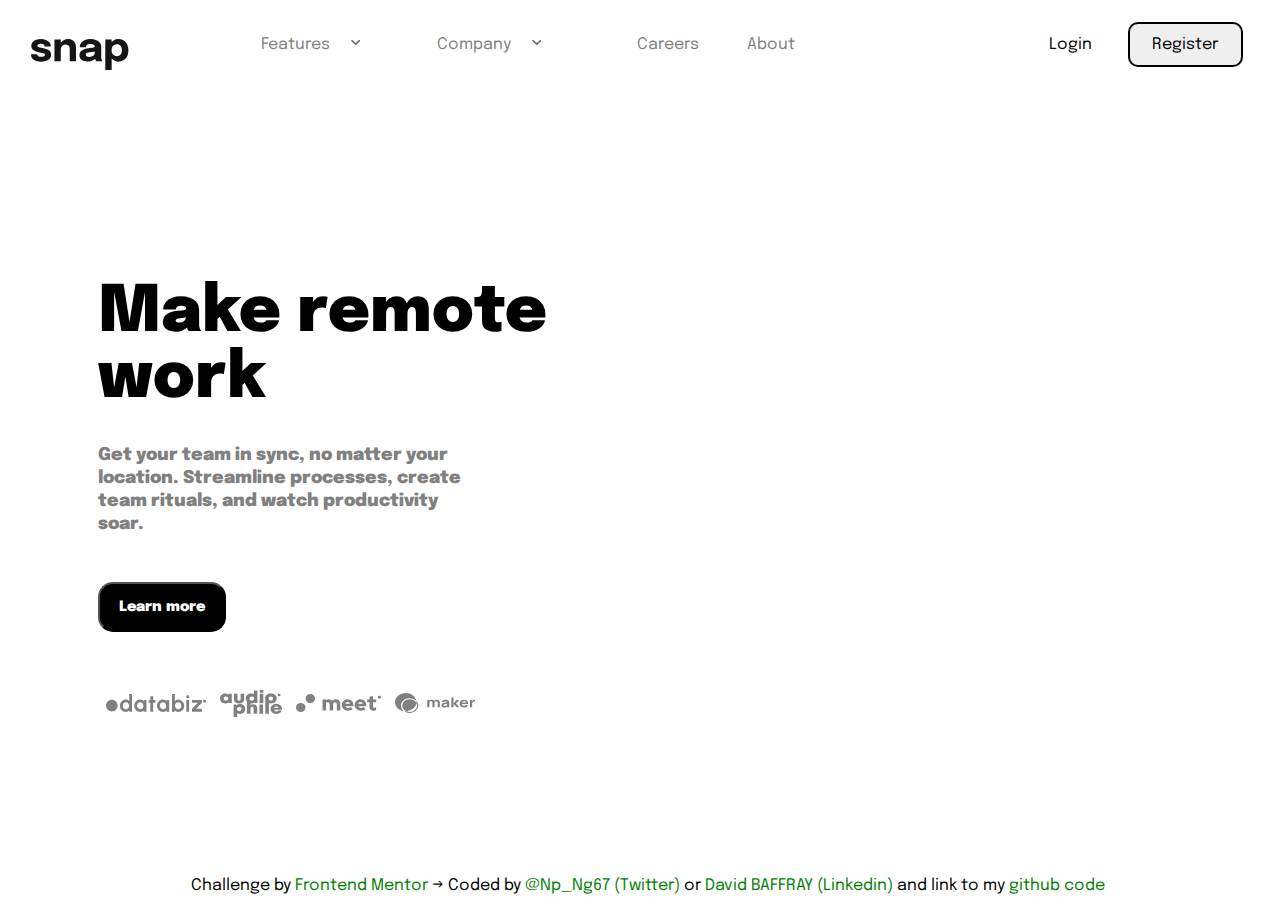
==== commit bbac0b91: "Modify link css" ====
--- a/FeM-Drop-down-navigation/index.html
+++ b/FeM-Drop-down-navigation/index.html
@@ -6,7 +6,7 @@
     <link rel="preconnect" href="https://fonts.googleapis.com">
     <link rel="preconnect" href="https://fonts.gstatic.com" crossorigin>
     <link href="https://fonts.googleapis.com/css2?family=Epilogue:wght@500&display=swap" rel="stylesheet">
-    <link rel="icon" type="image/png" sizes="32x32" href="./images/favicon-32x32.654148d5.png">
+    <link rel="icon" type="image/png" sizes="32x32" href="./images/favicon-32x32.png">
     <link rel="stylesheet" href="./style.css">
     <title>Frontend Mentor | Intro section with dropdown navigation</title>
   </head>
--- a/FeM-Drop-down-navigation/style.css
+++ b/FeM-Drop-down-navigation/style.css
@@ -136,7 +136,7 @@
   section .img {
     width: 100vw;
     height: 45vh;
-    background-image: url("image-hero-mobile.4c761148.png");
+    background-image: url("image-hero-mobile.png");
     background-repeat: no-repeat;
     background-size: contain;
   }
@@ -335,7 +335,7 @@
   section .img {
     width: 100vw;
     height: 100vh;
-    background-image: url("image-hero-mobile.4c761148.png");
+    background-image: url("image-hero-mobile.png");
     background-repeat: no-repeat;
     background-size: contain;
     margin: 10vh 0 0 26vw;
@@ -541,7 +541,7 @@
   section .img {
     width: 100vw;
     height: 63vh;
-    background-image: url("image-hero-mobile.4c761148.png");
+    background-image: url("image-hero-mobile.png");
     background-repeat: no-repeat;
     background-size: contain;
   }
@@ -783,7 +783,7 @@
   section .img {
     width: 31.3vw;
     height: 67vh;
-    background-image: url("image-hero-desktop.03fcb46b.png");
+    background-image: url("image-hero-desktop.png");
     background-repeat: no-repeat;
     background-size: cover;
     margin: 0 6em 0 0;
@@ -1035,7 +1035,7 @@
   section .img {
     width: 28%;
     height: 77vh;
-    background-image: url("image-hero-desktop.03fcb46b.png");
+    background-image: url("image-hero-desktop.png");
     background-repeat: no-repeat;
     background-size: cover;
     margin: 0 6em 0 0;
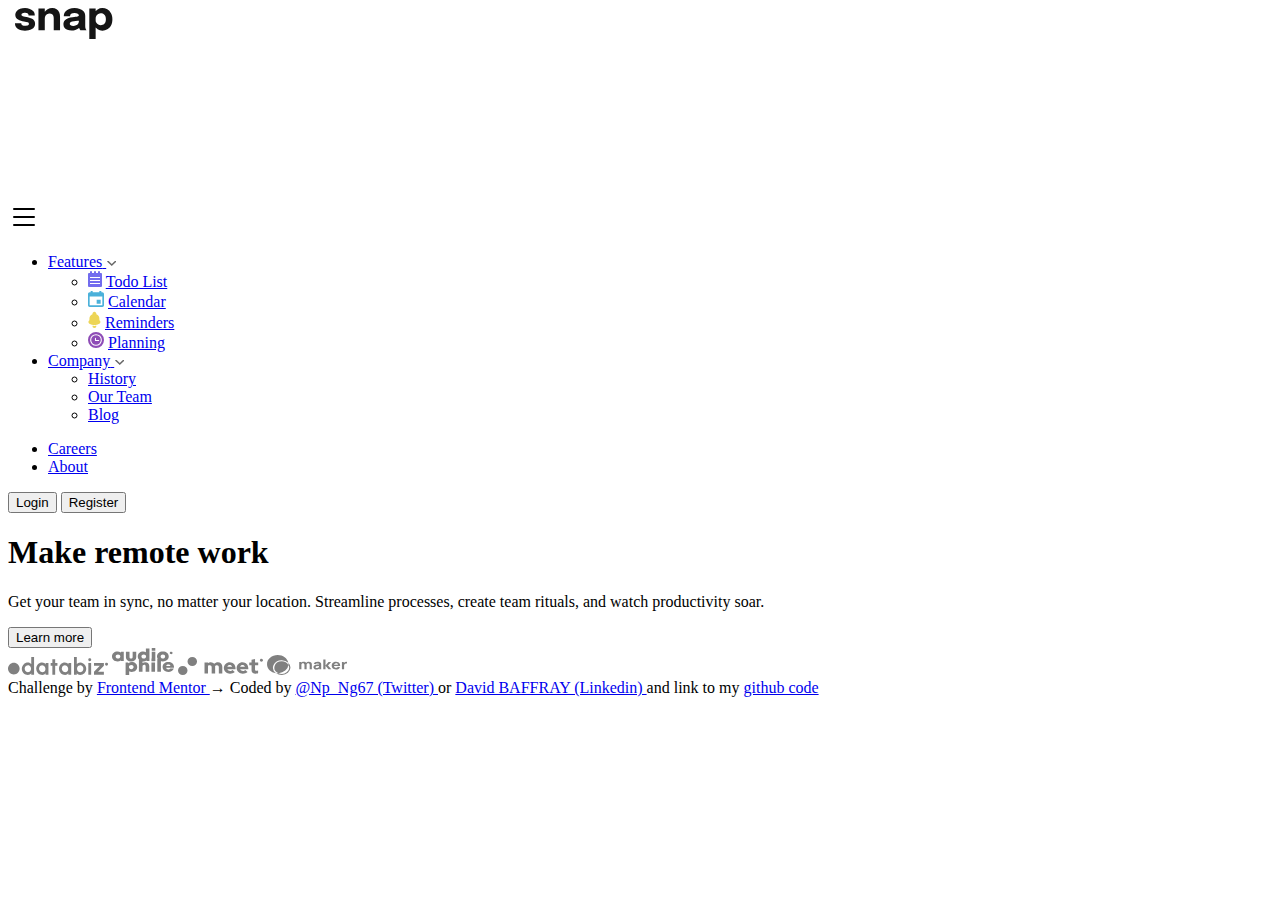
==== commit 351935d3: "Add dist Folder" ====
--- a/FeM-Drop-down-navigation/index.html
+++ b/FeM-Drop-down-navigation/index.html
@@ -1,34 +1,29 @@
 <!DOCTYPE html>
 <html lang="en">
-  <head>
+  <head><link rel="stylesheet" href="/index.64205b2d.css">
     <meta charset="UTF-8">
     <meta name="viewport" content="width=device-width, initial-scale=1.0">
     <link rel="preconnect" href="https://fonts.googleapis.com">
-    <link rel="preconnect" href="https://fonts.gstatic.com" crossorigin>
+    <link rel="preconnect" href="https://fonts.gstatic.com" crossorigin="">
     <link href="https://fonts.googleapis.com/css2?family=Epilogue:wght@500&display=swap" rel="stylesheet">
-    <link rel="icon" type="image/png" sizes="32x32" href="./images/favicon-32x32.png">
-    <link rel="stylesheet" href="./style.css">
+    <link rel="icon" type="image/png" sizes="32x32" href="/favicon-32x32.ae514157.png">
     <title>Frontend Mentor | Intro section with dropdown navigation</title>
   </head>
   <body class="shadow">
     <header>
       <div class="nav__mobile">
-        <svg 
-          width="165" 
-          height="35" 
-          viewbox="50 0 30 30" 
-          xmlns="http://www.w3.org/2000/svg">
-          s<path d="M8.852 19.42c-1.108 0-2.175-.128-3.202-.385a9.648 9.648 0 0 1-2.756-1.137c-.811-.502-1.453-1.13-1.925-1.882-.473-.752-.709-1.63-.709-2.633v-.316h5.39v.246c0 .676.3 1.172.901 1.487.601.315 1.415.472 2.441.472a7.08 7.08 0 0 0 1.55-.166c.495-.11.903-.291 1.224-.542.321-.251.482-.569.482-.954 0-.618-.342-1.056-1.024-1.313-.683-.256-1.777-.513-3.282-.77a21.716 21.716 0 0 1-2.59-.595A10.937 10.937 0 0 1 2.938 9.91 5.28 5.28 0 0 1 1.17 8.28C.727 7.622.505 6.82.505 5.875c0-1.26.382-2.322 1.146-3.185.764-.863 1.782-1.517 3.054-1.96C5.977.287 7.377.065 8.905.065c1.458 0 2.818.242 4.078.726 1.26.484 2.28 1.179 3.062 2.083.782.904 1.172 1.992 1.172 3.264v.245H11.88v-.21c0-.467-.149-.846-.446-1.138a2.804 2.804 0 0 0-1.129-.656 4.616 4.616 0 0 0-1.418-.219c-.443 0-.9.05-1.373.149-.473.099-.872.262-1.199.49-.327.227-.49.545-.49.954 0 .396.175.72.525.97.35.252.84.456 1.47.613.63.158 1.36.306 2.188.447.781.128 1.607.306 2.476.533.869.228 1.686.549 2.45.963a5.34 5.34 0 0 1 1.855 1.627c.472.671.709 1.52.709 2.546 0 1.062-.245 1.972-.735 2.73a5.607 5.607 0 0 1-1.987 1.847 10.04 10.04 0 0 1-2.782 1.05c-1.021.227-2.068.341-3.142.341ZM33.48 19V8.92c0-.77-.1-1.473-.298-2.109a2.965 2.965 0 0 0-1.067-1.531c-.513-.385-1.254-.577-2.223-.577-.84 0-1.566.192-2.178.577a3.754 3.754 0 0 0-1.41 1.61c-.326.688-.49 1.482-.49 2.38L24.31 8.185c0-1.61.35-3.022 1.05-4.235a7.627 7.627 0 0 1 2.844-2.853C29.398.41 30.726.066 32.183.066c1.53 0 2.786.306 3.772.919.986.612 1.721 1.464 2.205 2.555.484 1.09.726 2.365.726 3.824V19H33.48Zm-13.09 0V.415h5.425V19h-5.425Zm28.389.385c-1.354 0-2.558-.216-3.614-.648-1.056-.431-1.881-1.055-2.476-1.872-.595-.817-.893-1.808-.893-2.975 0-1.318.362-2.392 1.085-3.22.724-.828 1.683-1.461 2.879-1.899a15.898 15.898 0 0 1 3.894-.866c2.041-.198 3.45-.38 4.226-.542.776-.164 1.164-.45 1.164-.858V6.47c0-.688-.33-1.23-.989-1.627-.66-.397-1.578-.595-2.756-.595-1.249 0-2.202.224-2.861.673-.66.45-.99 1.135-.99 2.056H42.11c0-1.493.406-2.753 1.217-3.78.81-1.026 1.91-1.805 3.298-2.336 1.389-.53 2.958-.796 4.708-.796 1.633 0 3.144.248 4.532.744 1.389.496 2.506 1.24 3.352 2.231.845.992 1.268 2.252 1.268 3.78v8.032c0 .479.015.937.044 1.374.03.438.096.837.201 1.199.117.408.263.747.438 1.015.175.268.32.455.437.56h-5.337a3.723 3.723 0 0 1-.376-.508 3.962 3.962 0 0 1-.43-.892 7.195 7.195 0 0 1-.305-1.234 9.674 9.674 0 0 1-.097-1.461l1.12.77c-.326.77-.854 1.432-1.583 1.986-.73.554-1.593.98-2.59 1.278-.998.297-2.074.446-3.23.446Zm1.452-4.06a6.14 6.14 0 0 0 2.389-.464A4.104 4.104 0 0 0 54.43 13.4c.467-.665.7-1.534.7-2.608V8.92l1.348 1.313c-.77.28-1.66.51-2.669.69-1.01.182-2.015.324-3.019.43-1.19.116-2.08.317-2.668.603-.59.286-.884.767-.884 1.444 0 .642.25 1.123.752 1.444.502.32 1.249.481 2.24.481Zm13.742 11.323V.415h5.442v26.233h-5.442Zm11.182-7.228a7.325 7.325 0 0 1-4.042-1.181c-1.225-.788-2.205-1.85-2.94-3.185-.735-1.336-1.103-2.838-1.103-4.507v-.28l2.345-.052v.21c0 .863.21 1.619.63 2.266.42.648.963 1.146 1.628 1.496.665.35 1.359.526 2.082.526 1.19 0 2.226-.412 3.106-1.234.881-.823 1.322-2.109 1.322-3.859s-.438-3.025-1.313-3.824c-.875-.799-1.913-1.199-3.115-1.199-.723 0-1.417.173-2.082.517a4.308 4.308 0 0 0-1.628 1.461c-.42.63-.63 1.383-.63 2.257l-2.345-.14c0-1.68.368-3.164 1.103-4.453.735-1.29 1.715-2.307 2.94-3.054a7.619 7.619 0 0 1 4.042-1.12c1.505 0 2.911.37 4.218 1.111 1.306.741 2.365 1.823 3.176 3.247.81 1.423 1.216 3.155 1.216 5.197 0 2.135-.396 3.932-1.19 5.39-.793 1.458-1.843 2.558-3.15 3.299a8.51 8.51 0 0 1-4.27 1.111Z" fill="#151515"/>
+        <svg width="165" height="35" viewbox="50 0 30 30" xmlns="http://www.w3.org/2000/svg">
+          s<path d="M8.852 19.42c-1.108 0-2.175-.128-3.202-.385a9.648 9.648 0 0 1-2.756-1.137c-.811-.502-1.453-1.13-1.925-1.882-.473-.752-.709-1.63-.709-2.633v-.316h5.39v.246c0 .676.3 1.172.901 1.487.601.315 1.415.472 2.441.472a7.08 7.08 0 0 0 1.55-.166c.495-.11.903-.291 1.224-.542.321-.251.482-.569.482-.954 0-.618-.342-1.056-1.024-1.313-.683-.256-1.777-.513-3.282-.77a21.716 21.716 0 0 1-2.59-.595A10.937 10.937 0 0 1 2.938 9.91 5.28 5.28 0 0 1 1.17 8.28C.727 7.622.505 6.82.505 5.875c0-1.26.382-2.322 1.146-3.185.764-.863 1.782-1.517 3.054-1.96C5.977.287 7.377.065 8.905.065c1.458 0 2.818.242 4.078.726 1.26.484 2.28 1.179 3.062 2.083.782.904 1.172 1.992 1.172 3.264v.245H11.88v-.21c0-.467-.149-.846-.446-1.138a2.804 2.804 0 0 0-1.129-.656 4.616 4.616 0 0 0-1.418-.219c-.443 0-.9.05-1.373.149-.473.099-.872.262-1.199.49-.327.227-.49.545-.49.954 0 .396.175.72.525.97.35.252.84.456 1.47.613.63.158 1.36.306 2.188.447.781.128 1.607.306 2.476.533.869.228 1.686.549 2.45.963a5.34 5.34 0 0 1 1.855 1.627c.472.671.709 1.52.709 2.546 0 1.062-.245 1.972-.735 2.73a5.607 5.607 0 0 1-1.987 1.847 10.04 10.04 0 0 1-2.782 1.05c-1.021.227-2.068.341-3.142.341ZM33.48 19V8.92c0-.77-.1-1.473-.298-2.109a2.965 2.965 0 0 0-1.067-1.531c-.513-.385-1.254-.577-2.223-.577-.84 0-1.566.192-2.178.577a3.754 3.754 0 0 0-1.41 1.61c-.326.688-.49 1.482-.49 2.38L24.31 8.185c0-1.61.35-3.022 1.05-4.235a7.627 7.627 0 0 1 2.844-2.853C29.398.41 30.726.066 32.183.066c1.53 0 2.786.306 3.772.919.986.612 1.721 1.464 2.205 2.555.484 1.09.726 2.365.726 3.824V19H33.48Zm-13.09 0V.415h5.425V19h-5.425Zm28.389.385c-1.354 0-2.558-.216-3.614-.648-1.056-.431-1.881-1.055-2.476-1.872-.595-.817-.893-1.808-.893-2.975 0-1.318.362-2.392 1.085-3.22.724-.828 1.683-1.461 2.879-1.899a15.898 15.898 0 0 1 3.894-.866c2.041-.198 3.45-.38 4.226-.542.776-.164 1.164-.45 1.164-.858V6.47c0-.688-.33-1.23-.989-1.627-.66-.397-1.578-.595-2.756-.595-1.249 0-2.202.224-2.861.673-.66.45-.99 1.135-.99 2.056H42.11c0-1.493.406-2.753 1.217-3.78.81-1.026 1.91-1.805 3.298-2.336 1.389-.53 2.958-.796 4.708-.796 1.633 0 3.144.248 4.532.744 1.389.496 2.506 1.24 3.352 2.231.845.992 1.268 2.252 1.268 3.78v8.032c0 .479.015.937.044 1.374.03.438.096.837.201 1.199.117.408.263.747.438 1.015.175.268.32.455.437.56h-5.337a3.723 3.723 0 0 1-.376-.508 3.962 3.962 0 0 1-.43-.892 7.195 7.195 0 0 1-.305-1.234 9.674 9.674 0 0 1-.097-1.461l1.12.77c-.326.77-.854 1.432-1.583 1.986-.73.554-1.593.98-2.59 1.278-.998.297-2.074.446-3.23.446Zm1.452-4.06a6.14 6.14 0 0 0 2.389-.464A4.104 4.104 0 0 0 54.43 13.4c.467-.665.7-1.534.7-2.608V8.92l1.348 1.313c-.77.28-1.66.51-2.669.69-1.01.182-2.015.324-3.019.43-1.19.116-2.08.317-2.668.603-.59.286-.884.767-.884 1.444 0 .642.25 1.123.752 1.444.502.32 1.249.481 2.24.481Zm13.742 11.323V.415h5.442v26.233h-5.442Zm11.182-7.228a7.325 7.325 0 0 1-4.042-1.181c-1.225-.788-2.205-1.85-2.94-3.185-.735-1.336-1.103-2.838-1.103-4.507v-.28l2.345-.052v.21c0 .863.21 1.619.63 2.266.42.648.963 1.146 1.628 1.496.665.35 1.359.526 2.082.526 1.19 0 2.226-.412 3.106-1.234.881-.823 1.322-2.109 1.322-3.859s-.438-3.025-1.313-3.824c-.875-.799-1.913-1.199-3.115-1.199-.723 0-1.417.173-2.082.517a4.308 4.308 0 0 0-1.628 1.461c-.42.63-.63 1.383-.63 2.257l-2.345-.14c0-1.68.368-3.164 1.103-4.453.735-1.29 1.715-2.307 2.94-3.054a7.619 7.619 0 0 1 4.042-1.12c1.505 0 2.911.37 4.218 1.111 1.306.741 2.365 1.823 3.176 3.247.81 1.423 1.216 3.155 1.216 5.197 0 2.135-.396 3.932-1.19 5.39-.793 1.458-1.843 2.558-3.15 3.299a8.51 8.51 0 0 1-4.27 1.111Z" fill="#151515"></path>
         </svg>
           <div class="btn__burger">
             <svg xmlns="http://www.w3.org/2000/svg" aria-hidden="true" class="hide">
               <defs>
-                <symbol id="burger" viewBox="0 0 16 16">
-                  <path fill-rule="evenodd" d="M2.5 12a.5.5 0 0 1 .5-.5h10a.5.5 0 0 1 0 1H3a.5.5 0 0 1-.5-.5zm0-4a.5.5 0 0 1 .5-.5h10a.5.5 0 0 1 0 1H3a.5.5 0 0 1-.5-.5zm0-4a.5.5 0 0 1 .5-.5h10a.5.5 0 0 1 0 1H3a.5.5 0 0 1-.5-.5z"/>
+                <symbol id="burger" viewbox="0 0 16 16">
+                  <path fill-rule="evenodd" d="M2.5 12a.5.5 0 0 1 .5-.5h10a.5.5 0 0 1 0 1H3a.5.5 0 0 1-.5-.5zm0-4a.5.5 0 0 1 .5-.5h10a.5.5 0 0 1 0 1H3a.5.5 0 0 1-.5-.5zm0-4a.5.5 0 0 1 .5-.5h10a.5.5 0 0 1 0 1H3a.5.5 0 0 1-.5-.5z"></path>
                 </symbol>
 
-                <symbol id="cross" viewBox="0 0 16 16">
-                  <path d="M2.146 2.854a.5.5 0 1 1 .708-.708L8 7.293l5.146-5.147a.5.5 0 0 1 .708.708L8.707 8l5.147 5.146a.5.5 0 0 1-.708.708L8 8.707l-5.146 5.147a.5.5 0 0 1-.708-.708L7.293 8 2.146 2.854Z"/>
+                <symbol id="cross" viewbox="0 0 16 16">
+                  <path d="M2.146 2.854a.5.5 0 1 1 .708-.708L8 7.293l5.146-5.147a.5.5 0 0 1 .708.708L8.707 8l5.147 5.146a.5.5 0 0 1-.708.708L8 8.707l-5.146 5.147a.5.5 0 0 1-.708-.708L7.293 8 2.146 2.854Z"></path>
                 </symbol>
               </defs>
             </svg>
@@ -47,40 +42,25 @@
                 <a href="javascript:void(0)">
                   <span class="link_name">Features</span>
                 </a>
-                <svg
-                  class="arrow"
-                  width="10"
-                  height="6"
-                  version="1.1"
-                  id="svg4"
-                  sodipodi:docname="icon-arrow-down.svg"
-                  xmlns:inkscape="http://www.inkscape.org/namespaces/inkscape"
-                  xmlns:sodipodi="http://sodipodi.sourceforge.net/DTD/sodipodi-0.dtd"
-                  xmlns="http://www.w3.org/2000/svg"
-                  xmlns:svg="http://www.w3.org/2000/svg">
-                <path
-                  stroke="#686868"
-                  stroke-width="1.53271"
-                  fill="none"
-                  d="M 1.5227493,0.01578301 5.7578126,3.9603249 9.9928757,0.01578301"
-                  id="path2" />
+                <svg class="arrow" width="10" height="6" version="1.1" id="svg4" sodipodi:docname="icon-arrow-down.svg" xmlns:inkscape="http://www.inkscape.org/namespaces/inkscape" xmlns:sodipodi="http://sodipodi.sourceforge.net/DTD/sodipodi-0.dtd" xmlns="http://www.w3.org/2000/svg" xmlns:svg="http://www.w3.org/2000/svg">
+                <path stroke="#686868" stroke-width="1.53271" fill="none" d="M 1.5227493,0.01578301 5.7578126,3.9603249 9.9928757,0.01578301" id="path2"></path>
                 </svg>
               </label>
               <ul class="sub-menu">
                 <li>
-                  <svg width="14" height="16" xmlns="http://www.w3.org/2000/svg"><path d="M14 3v12a1 1 0 0 1-1 1H1a1 1 0 0 1-1-1V3a1 1 0 0 1 1-1h1V1a1 1 0 1 1 2 0v1h2V1a1 1 0 1 1 2 0v1h2V1a1 1 0 0 1 2 0v1h1a1 1 0 0 1 1 1Zm-2 3H2v1h10V6Zm0 3H2v1h10V9Zm0 3H2v1h10v-1Z" fill="#726CEE"/></svg>
+                  <svg width="14" height="16" xmlns="http://www.w3.org/2000/svg"><path d="M14 3v12a1 1 0 0 1-1 1H1a1 1 0 0 1-1-1V3a1 1 0 0 1 1-1h1V1a1 1 0 1 1 2 0v1h2V1a1 1 0 1 1 2 0v1h2V1a1 1 0 0 1 2 0v1h1a1 1 0 0 1 1 1Zm-2 3H2v1h10V6Zm0 3H2v1h10V9Zm0 3H2v1h10v-1Z" fill="#726CEE"></path></svg>
                   <a href="javascript:void(0)">Todo List</a>
                 </li>
                 <li>
-                  <svg width="16" height="16" xmlns="http://www.w3.org/2000/svg"><path d="M12.667 8.667h-4v4h4v-4ZM11.334 0v1.333H4.667V0h-2v1.333h-1C.75 1.333 0 2.083 0 3v11.333C0 15.25.75 16 1.667 16h12.667C15.25 16 16 15.25 16 14.333V3c0-.917-.75-1.667-1.666-1.667h-1V0h-2Zm3 14.333H1.667V5.5h12.667v8.833Z" fill="#4BB1DA"/></svg>
+                  <svg width="16" height="16" xmlns="http://www.w3.org/2000/svg"><path d="M12.667 8.667h-4v4h4v-4ZM11.334 0v1.333H4.667V0h-2v1.333h-1C.75 1.333 0 2.083 0 3v11.333C0 15.25.75 16 1.667 16h12.667C15.25 16 16 15.25 16 14.333V3c0-.917-.75-1.667-1.666-1.667h-1V0h-2Zm3 14.333H1.667V5.5h12.667v8.833Z" fill="#4BB1DA"></path></svg>
                   <a href="javascript:void(0)">Calendar</a>
                 </li>
                 <li>
-                  <svg width="13" height="17" xmlns="http://www.w3.org/2000/svg"><path d="M6.408 13.916c-3.313 0-6-1.343-6-3 0-.612.371-1.18 1-1.654V7.916a5 5 0 0 1 3.041-4.6 2 2 0 0 1 3.507-1.664 2 2 0 0 1 .411 1.664 5.002 5.002 0 0 1 3.041 4.6v1.346c.629.474 1 1.042 1 1.654 0 1.657-2.687 3-6 3Zm0 1c.694 0 1.352-.066 1.984-.16.004.054.016.105.016.16a2 2 0 0 1-4 0c0-.055.012-.106.016-.16.633.094 1.29.16 1.984.16Z" fill="#EDD556"/></svg>
+                  <svg width="13" height="17" xmlns="http://www.w3.org/2000/svg"><path d="M6.408 13.916c-3.313 0-6-1.343-6-3 0-.612.371-1.18 1-1.654V7.916a5 5 0 0 1 3.041-4.6 2 2 0 0 1 3.507-1.664 2 2 0 0 1 .411 1.664 5.002 5.002 0 0 1 3.041 4.6v1.346c.629.474 1 1.042 1 1.654 0 1.657-2.687 3-6 3Zm0 1c.694 0 1.352-.066 1.984-.16.004.054.016.105.016.16a2 2 0 0 1-4 0c0-.055.012-.106.016-.16.633.094 1.29.16 1.984.16Z" fill="#EDD556"></path></svg>
                   <a href="javascript:void(0)">Reminders</a>
                 </li>
                 <li>
-                  <svg width="16" height="16" xmlns="http://www.w3.org/2000/svg"><path d="M8 0a8 8 0 1 1 0 16A8 8 0 0 1 8 0Zm0 2.133a5.867 5.867 0 1 0 0 11.734A5.867 5.867 0 0 0 8 2.133ZM8 3.2a4.8 4.8 0 1 1 0 9.6 4.8 4.8 0 0 1 0-9.6Zm-.533 2.667a.533.533 0 0 0-.534.533v2.133c0 .295.24.534.534.534h3.2a.533.533 0 0 0 0-1.067H8V6.4a.533.533 0 0 0-.533-.533Z" fill="#8E4CB6"/></svg>
+                  <svg width="16" height="16" xmlns="http://www.w3.org/2000/svg"><path d="M8 0a8 8 0 1 1 0 16A8 8 0 0 1 8 0Zm0 2.133a5.867 5.867 0 1 0 0 11.734A5.867 5.867 0 0 0 8 2.133ZM8 3.2a4.8 4.8 0 1 1 0 9.6 4.8 4.8 0 0 1 0-9.6Zm-.533 2.667a.533.533 0 0 0-.534.533v2.133c0 .295.24.534.534.534h3.2a.533.533 0 0 0 0-1.067H8V6.4a.533.533 0 0 0-.533-.533Z" fill="#8E4CB6"></path></svg>
                   <a href="javascript:void(0)">Planning</a>
                 </li>
               </ul>
@@ -90,23 +70,8 @@
                 <a href="javascript:void(0)">
                   <span class="link_name">Company</span>
                 </a>
-                <svg
-                  class="arrow"
-                  width="10"
-                  height="6"
-                  version="1.1"
-                  id="svg4"
-                  sodipodi:docname="icon-arrow-down.svg"
-                  xmlns:inkscape="http://www.inkscape.org/namespaces/inkscape"
-                  xmlns:sodipodi="http://sodipodi.sourceforge.net/DTD/sodipodi-0.dtd"
-                  xmlns="http://www.w3.org/2000/svg"
-                  xmlns:svg="http://www.w3.org/2000/svg">
-                <path
-                  stroke="#686868"
-                  stroke-width="1.53271"
-                  fill="none"
-                  d="M 1.5227493,0.01578301 5.7578126,3.9603249 9.9928757,0.01578301"
-                  id="path2" />
+                <svg class="arrow" width="10" height="6" version="1.1" id="svg4" sodipodi:docname="icon-arrow-down.svg" xmlns:inkscape="http://www.inkscape.org/namespaces/inkscape" xmlns:sodipodi="http://sodipodi.sourceforge.net/DTD/sodipodi-0.dtd" xmlns="http://www.w3.org/2000/svg" xmlns:svg="http://www.w3.org/2000/svg">
+                <path stroke="#686868" stroke-width="1.53271" fill="none" d="M 1.5227493,0.01578301 5.7578126,3.9603249 9.9928757,0.01578301" id="path2"></path>
                 </svg>
               </label>
               <ul class="sub-menu company">
@@ -152,158 +117,25 @@
             Learn more
           </button>
           <div class="link--client">
-            <svg
-              width="100"
-              height="18"
-              version="1.1"
-              id="svg145"
-              sodipodi:docname="client-databiz.svg"
-              inkscape:version="1.1 (c68e22c387, 2021-05-23)"
-              xmlns:inkscape="http://www.inkscape.org/namespaces/inkscape"
-              xmlns:sodipodi="http://sodipodi.sourceforge.net/DTD/sodipodi-0.dtd"
-              xmlns="http://www.w3.org/2000/svg"
-              xmlns:svg="http://www.w3.org/2000/svg">
-            <defs
-              id="defs149" />
-            <sodipodi:namedview
-              id="namedview147"
-              pagecolor="#ffffff"
-              bordercolor="#666666"
-              borderopacity="1.0"
-              inkscape:pageshadow="2"
-              inkscape:pageopacity="0.0"
-              inkscape:pagecheckerboard="0"
-              showgrid="false"
-              width="113px"
-              inkscape:zoom="4"
-              inkscape:cx="44.875"
-              inkscape:cy="4.875"
-              inkscape:window-width="1920"
-              inkscape:window-height="1009"
-              inkscape:window-x="1072"
-              inkscape:window-y="92"
-              inkscape:window-maximized="1"
-              inkscape:current-layer="svg145" />
-            <path
-              d="m 19.892606,17.998881 c 0.740645,0 1.392908,-0.164664 1.955906,-0.494893 a 4.3988009,4.478328 0 0 0 1.39998,-1.28582 v 1.47388 h 2.823823 V 0.0027872 H 23.248492 V 7.3730873 A 4.2847874,4.3622532 0 0 0 21.848512,6.0818677 C 21.285514,5.7561384 20.633251,5.5923739 19.892606,5.5923739 c -0.840519,0 -1.628008,0.1619648 -2.359816,0.484095 -0.733575,0.32213 -1.379652,0.7684331 -1.939114,1.3380094 a 6.1832452,6.2950335 0 0 0 -1.313365,1.9759713 5.9039562,6.0106953 0 0 0 -0.474614,2.4051784 c 0,0.857514 0.158205,1.65924 0.474614,2.406078 0.31641,0.746837 0.753904,1.405495 1.313365,1.975071 a 6.1770584,6.2887349 0 0 0 1.93823,1.338909 c 0.733576,0.32213 1.520181,0.483195 2.3607,0.483195 z m 0.03535,-2.771398 a 3.0226842,3.077332 0 0 1 -1.61475,-0.4598 3.3815175,3.4426527 0 0 1 -1.61475,-2.972055 c 0,-0.637063 0.146715,-1.214737 0.440146,-1.733024 a 3.4469205,3.5092383 0 0 1 1.168415,-1.2444302 2.9864473,3.0404401 0 0 1 1.620937,-0.466099 c 0.59393,0 1.124225,0.1529668 1.590886,0.4598003 0.46666,0.3068335 0.830796,0.7216433 1.093292,1.2444299 0.262496,0.522787 0.393303,1.10226 0.393303,1.739323 0,0.629862 -0.130807,1.205737 -0.393303,1.727625 a 3.1199051,3.1763106 0 0 1 -1.087105,1.24443 c -0.463125,0.305933 -0.996072,0.4598 -1.597073,0.4598 z m 14.465576,2.771398 c 0.701758,0 1.313365,-0.162864 1.833939,-0.489493 a 3.8667379,3.9366456 0 0 0 1.267407,-1.279523 l 0.114896,1.462183 h 2.836198 V 5.8992073 h -2.823824 l 0.127271,1.5098723 A 5.2958841,5.3916297 0 0 0 36.204489,6.0881663 C 35.599068,5.7417415 34.910568,5.568979 34.138988,5.568979 c -0.825494,0 -1.597073,0.1574658 -2.314739,0.4714976 A 6.0259242,6.1348683 0 0 0 29.92668,7.3496925 C 29.378707,7.9075714 28.954471,8.5563305 28.653971,9.29597 a 6.0188536,6.12767 0 0 0 -0.451636,2.370085 6.1293318,6.2401456 0 0 0 1.804773,4.46933 6.3281926,6.4426016 0 0 0 1.97977,1.367704 c 0.747716,0.331128 1.55023,0.495792 2.406657,0.495792 z m 0.08043,-2.771398 A 3.1022285,3.1583144 0 0 1 32.871586,14.77938 3.7359316,3.8034744 0 0 1 31.63865,13.582639 3.5786106,3.6433092 0 0 1 31.060627,11.925199 c -0.05391,-0.660455 0.05038,-1.259726 0.311991,-1.79781 a 3.1747022,3.2320985 0 0 1 1.117151,-1.2912192 2.9166251,2.9693555 0 0 1 1.63773,-0.484095 2.9343016,2.9873515 0 0 1 1.585583,0.4481028 c 0.470195,0.2987352 0.855543,0.6982485 1.156928,1.1967399 0.3005,0.4993925 0.478149,1.0554715 0.532063,1.6691375 0.04684,0.65236 -0.04773,1.24803 -0.282825,1.787014 a 2.9908665,3.044939 0 0 1 -1.035843,1.291219 c -0.456054,0.32213 -0.991652,0.483195 -1.608564,0.483195 z M 47.18161,17.692948 V 8.7758829 h 2.244917 V 5.8992073 H 47.18161 V 2.196511 h -2.823823 v 3.7026963 h -1.712856 v 2.8775755 h 1.712856 v 8.9152652 h 2.823823 z m 9.963368,0.305933 c 0.702641,0 1.313365,-0.162864 1.834822,-0.489493 a 3.8667379,3.9366456 0 0 0 1.266522,-1.279523 l 0.115781,1.462183 h 2.835314 V 5.8992073 h -2.822944 l 0.128155,1.5098723 A 5.2958841,5.3916297 0 0 0 58.956821,6.0881663 C 58.351401,5.7417415 57.662901,5.568979 56.89132,5.568979 c -0.825493,0 -1.597073,0.1574658 -2.31474,0.4714976 A 6.0259242,6.1348683 0 0 0 52.679007,7.3496925 C 52.131035,7.9075714 51.706798,8.5563305 51.406298,9.29597 a 6.0188536,6.12767 0 0 0 -0.450752,2.370085 6.1293318,6.2401456 0 0 0 1.804773,4.46933 6.3281926,6.4426016 0 0 0 1.978886,1.367704 c 0.7486,0.331128 1.55023,0.495792 2.406657,0.495792 z m 0.08131,-2.771398 A 3.1022285,3.1583144 0 0 1 55.623024,14.77938 3.7359316,3.8034744 0 0 1 54.39097,13.582639 3.5786106,3.6433092 0 0 1 53.812064,11.925199 c -0.05303,-0.660455 0.05037,-1.259726 0.312875,-1.79781 a 3.1747022,3.2320985 0 0 1 1.116279,-1.2912192 2.9166251,2.9693555 0 0 1 1.637728,-0.484095 2.9343016,2.9873515 0 0 1 1.585584,0.4481028 c 0.470195,0.2987352 0.856427,0.6982485 1.157812,1.1967399 0.300501,0.4993925 0.477266,1.0554715 0.532063,1.6691375 0.04596,0.65236 -0.04861,1.24803 -0.283708,1.787014 a 2.9908665,3.044939 0 0 1 -1.035844,1.291219 c -0.455171,0.32213 -0.991653,0.483195 -1.608563,0.483195 z m 14.905722,2.771398 c 0.848472,0 1.641264,-0.161965 2.377491,-0.483195 a 6.1584981,6.2698391 0 0 0 3.258665,-3.325678 5.9870359,6.0952769 0 0 0 0.473731,-2.417775 c 0,-1.140053 -0.273986,-2.1802272 -0.821958,-3.1196234 A 6.2106438,6.3229276 0 0 0 75.210378,6.4066971 c -0.92625,-0.5578788 -1.952372,-0.8368183 -3.078366,-0.8368183 -0.724737,0 -1.367279,0.1664639 -1.92674,0.5002915 a 4.5517028,4.6339942 0 0 0 -1.406167,1.302917 V 0.0027872 H 65.975282 V 17.692948 h 2.823823 v -1.498175 a 4.5517028,4.6339942 0 0 0 1.405283,1.302917 c 0.560345,0.333828 1.202003,0.501191 1.92674,0.501191 z m -0.03536,-2.783096 c -0.585977,0 -1.110085,-0.152967 -1.57321,-0.459799 a 3.1199051,3.1763106 0 0 1 -1.08799,-1.24443 3.7005786,3.7674822 0 0 1 -0.393302,-1.739323 c 0,-0.620865 0.130806,-1.193141 0.393302,-1.715928 a 3.1640963,3.2213008 0 0 1 1.087106,-1.2507285 2.7964248,2.846982 0 0 1 1.574978,-0.4651991 c 0.593931,0 1.137483,0.1529668 1.631542,0.4598002 0.493175,0.3068334 0.887361,0.7216435 1.179908,1.2444304 0.29343,0.521886 0.440145,1.098661 0.440145,1.727625 0,0.637061 -0.146715,1.214737 -0.440145,1.733924 a 3.429244,3.4912422 0 0 1 -1.174605,1.243529 3.0359415,3.0908291 0 0 1 -1.636845,0.466099 z M 81.74892,4.1418887 c 0.409212,0 0.754788,-0.1394697 1.036728,-0.4184091 0.281056,-0.2789395 0.422468,-0.6307631 0.422468,-1.0554709 0,-0.4166096 -0.141412,-0.7666335 -0.422468,-1.0491722 A 1.4176565,1.4432867 0 0 0 81.749805,1.1941287 c -0.409212,0 -0.756555,0.1412692 -1.042032,0.4247078 a 1.3814197,1.4063947 0 0 0 -0.427771,1.0491722 c 0,0.4247078 0.142296,0.7765314 0.427771,1.0554709 0.285477,0.2789394 0.63282,0.4184091 1.042032,0.4184091 z m 16.79269,4.4990235 c 0.409213,0 0.754789,-0.1394697 1.036726,-0.4184092 0.281055,-0.2789394 0.422474,-0.6307631 0.422474,-1.0554708 0,-0.4166097 -0.141419,-0.7666337 -0.422474,-1.0491723 A 1.4176565,1.4432867 0 0 0 98.542491,5.693152 c -0.409214,0 -0.756553,0.1412694 -1.042026,0.4247079 a 1.3814197,1.4063947 0 0 0 -0.427778,1.0491723 c 0,0.4247077 0.142295,0.7765314 0.427778,1.0554708 0.285473,0.2789395 0.632812,0.4184092 1.042026,0.4184092 z M 5.8327049,17.390613 c 1.6218204,0 2.9917503,-0.554279 4.1097895,-1.661039 1.1171556,-1.10676 1.6757336,-2.503257 1.6757336,-4.187691 0,-1.6538415 -0.558578,-3.0413403 -1.6766173,-4.1642966 C 8.8244552,6.2546302 7.4545253,5.693152 5.8318211,5.693152 4.2100008,5.693152 2.8330002,6.2546302 1.6999355,7.3775864 0.56687091,8.5005427 3.3859e-4,9.8880415 3.3859e-4,11.541883 c 0,1.684434 0.5656485,3.080032 1.69871321,4.187691 1.1330645,1.10676 2.5100651,1.661039 4.1327693,1.661039 z M 83.149784,17.692048 V 5.8992073 H 80.325961 V 17.692948 h 2.823823 z m 12.726207,0 v -2.877575 h -5.80939 l 5.80939,-6.0376902 V 5.8992073 h -9.883823 v 2.8775755 h 5.820874 l -5.820874,6.0376902 v 2.877575 h 9.882941 z"
-              fill="#808080"
-              id="path143"
-              style="stroke-width:0.89178" />
+            <svg width="100" height="18" version="1.1" id="svg145" sodipodi:docname="client-databiz.svg" inkscape:version="1.1 (c68e22c387, 2021-05-23)" xmlns:inkscape="http://www.inkscape.org/namespaces/inkscape" xmlns:sodipodi="http://sodipodi.sourceforge.net/DTD/sodipodi-0.dtd" xmlns="http://www.w3.org/2000/svg" xmlns:svg="http://www.w3.org/2000/svg">
+            <defs id="defs149"></defs>
+            <sodipodi:namedview id="namedview147" pagecolor="#ffffff" bordercolor="#666666" borderopacity="1.0" inkscape:pageshadow="2" inkscape:pageopacity="0.0" inkscape:pagecheckerboard="0" showgrid="false" width="113px" inkscape:zoom="4" inkscape:cx="44.875" inkscape:cy="4.875" inkscape:window-width="1920" inkscape:window-height="1009" inkscape:window-x="1072" inkscape:window-y="92" inkscape:window-maximized="1" inkscape:current-layer="svg145"></sodipodi:namedview>
+            <path d="m 19.892606,17.998881 c 0.740645,0 1.392908,-0.164664 1.955906,-0.494893 a 4.3988009,4.478328 0 0 0 1.39998,-1.28582 v 1.47388 h 2.823823 V 0.0027872 H 23.248492 V 7.3730873 A 4.2847874,4.3622532 0 0 0 21.848512,6.0818677 C 21.285514,5.7561384 20.633251,5.5923739 19.892606,5.5923739 c -0.840519,0 -1.628008,0.1619648 -2.359816,0.484095 -0.733575,0.32213 -1.379652,0.7684331 -1.939114,1.3380094 a 6.1832452,6.2950335 0 0 0 -1.313365,1.9759713 5.9039562,6.0106953 0 0 0 -0.474614,2.4051784 c 0,0.857514 0.158205,1.65924 0.474614,2.406078 0.31641,0.746837 0.753904,1.405495 1.313365,1.975071 a 6.1770584,6.2887349 0 0 0 1.93823,1.338909 c 0.733576,0.32213 1.520181,0.483195 2.3607,0.483195 z m 0.03535,-2.771398 a 3.0226842,3.077332 0 0 1 -1.61475,-0.4598 3.3815175,3.4426527 0 0 1 -1.61475,-2.972055 c 0,-0.637063 0.146715,-1.214737 0.440146,-1.733024 a 3.4469205,3.5092383 0 0 1 1.168415,-1.2444302 2.9864473,3.0404401 0 0 1 1.620937,-0.466099 c 0.59393,0 1.124225,0.1529668 1.590886,0.4598003 0.46666,0.3068335 0.830796,0.7216433 1.093292,1.2444299 0.262496,0.522787 0.393303,1.10226 0.393303,1.739323 0,0.629862 -0.130807,1.205737 -0.393303,1.727625 a 3.1199051,3.1763106 0 0 1 -1.087105,1.24443 c -0.463125,0.305933 -0.996072,0.4598 -1.597073,0.4598 z m 14.465576,2.771398 c 0.701758,0 1.313365,-0.162864 1.833939,-0.489493 a 3.8667379,3.9366456 0 0 0 1.267407,-1.279523 l 0.114896,1.462183 h 2.836198 V 5.8992073 h -2.823824 l 0.127271,1.5098723 A 5.2958841,5.3916297 0 0 0 36.204489,6.0881663 C 35.599068,5.7417415 34.910568,5.568979 34.138988,5.568979 c -0.825494,0 -1.597073,0.1574658 -2.314739,0.4714976 A 6.0259242,6.1348683 0 0 0 29.92668,7.3496925 C 29.378707,7.9075714 28.954471,8.5563305 28.653971,9.29597 a 6.0188536,6.12767 0 0 0 -0.451636,2.370085 6.1293318,6.2401456 0 0 0 1.804773,4.46933 6.3281926,6.4426016 0 0 0 1.97977,1.367704 c 0.747716,0.331128 1.55023,0.495792 2.406657,0.495792 z m 0.08043,-2.771398 A 3.1022285,3.1583144 0 0 1 32.871586,14.77938 3.7359316,3.8034744 0 0 1 31.63865,13.582639 3.5786106,3.6433092 0 0 1 31.060627,11.925199 c -0.05391,-0.660455 0.05038,-1.259726 0.311991,-1.79781 a 3.1747022,3.2320985 0 0 1 1.117151,-1.2912192 2.9166251,2.9693555 0 0 1 1.63773,-0.484095 2.9343016,2.9873515 0 0 1 1.585583,0.4481028 c 0.470195,0.2987352 0.855543,0.6982485 1.156928,1.1967399 0.3005,0.4993925 0.478149,1.0554715 0.532063,1.6691375 0.04684,0.65236 -0.04773,1.24803 -0.282825,1.787014 a 2.9908665,3.044939 0 0 1 -1.035843,1.291219 c -0.456054,0.32213 -0.991652,0.483195 -1.608564,0.483195 z M 47.18161,17.692948 V 8.7758829 h 2.244917 V 5.8992073 H 47.18161 V 2.196511 h -2.823823 v 3.7026963 h -1.712856 v 2.8775755 h 1.712856 v 8.9152652 h 2.823823 z m 9.963368,0.305933 c 0.702641,0 1.313365,-0.162864 1.834822,-0.489493 a 3.8667379,3.9366456 0 0 0 1.266522,-1.279523 l 0.115781,1.462183 h 2.835314 V 5.8992073 h -2.822944 l 0.128155,1.5098723 A 5.2958841,5.3916297 0 0 0 58.956821,6.0881663 C 58.351401,5.7417415 57.662901,5.568979 56.89132,5.568979 c -0.825493,0 -1.597073,0.1574658 -2.31474,0.4714976 A 6.0259242,6.1348683 0 0 0 52.679007,7.3496925 C 52.131035,7.9075714 51.706798,8.5563305 51.406298,9.29597 a 6.0188536,6.12767 0 0 0 -0.450752,2.370085 6.1293318,6.2401456 0 0 0 1.804773,4.46933 6.3281926,6.4426016 0 0 0 1.978886,1.367704 c 0.7486,0.331128 1.55023,0.495792 2.406657,0.495792 z m 0.08131,-2.771398 A 3.1022285,3.1583144 0 0 1 55.623024,14.77938 3.7359316,3.8034744 0 0 1 54.39097,13.582639 3.5786106,3.6433092 0 0 1 53.812064,11.925199 c -0.05303,-0.660455 0.05037,-1.259726 0.312875,-1.79781 a 3.1747022,3.2320985 0 0 1 1.116279,-1.2912192 2.9166251,2.9693555 0 0 1 1.637728,-0.484095 2.9343016,2.9873515 0 0 1 1.585584,0.4481028 c 0.470195,0.2987352 0.856427,0.6982485 1.157812,1.1967399 0.300501,0.4993925 0.477266,1.0554715 0.532063,1.6691375 0.04596,0.65236 -0.04861,1.24803 -0.283708,1.787014 a 2.9908665,3.044939 0 0 1 -1.035844,1.291219 c -0.455171,0.32213 -0.991653,0.483195 -1.608563,0.483195 z m 14.905722,2.771398 c 0.848472,0 1.641264,-0.161965 2.377491,-0.483195 a 6.1584981,6.2698391 0 0 0 3.258665,-3.325678 5.9870359,6.0952769 0 0 0 0.473731,-2.417775 c 0,-1.140053 -0.273986,-2.1802272 -0.821958,-3.1196234 A 6.2106438,6.3229276 0 0 0 75.210378,6.4066971 c -0.92625,-0.5578788 -1.952372,-0.8368183 -3.078366,-0.8368183 -0.724737,0 -1.367279,0.1664639 -1.92674,0.5002915 a 4.5517028,4.6339942 0 0 0 -1.406167,1.302917 V 0.0027872 H 65.975282 V 17.692948 h 2.823823 v -1.498175 a 4.5517028,4.6339942 0 0 0 1.405283,1.302917 c 0.560345,0.333828 1.202003,0.501191 1.92674,0.501191 z m -0.03536,-2.783096 c -0.585977,0 -1.110085,-0.152967 -1.57321,-0.459799 a 3.1199051,3.1763106 0 0 1 -1.08799,-1.24443 3.7005786,3.7674822 0 0 1 -0.393302,-1.739323 c 0,-0.620865 0.130806,-1.193141 0.393302,-1.715928 a 3.1640963,3.2213008 0 0 1 1.087106,-1.2507285 2.7964248,2.846982 0 0 1 1.574978,-0.4651991 c 0.593931,0 1.137483,0.1529668 1.631542,0.4598002 0.493175,0.3068334 0.887361,0.7216435 1.179908,1.2444304 0.29343,0.521886 0.440145,1.098661 0.440145,1.727625 0,0.637061 -0.146715,1.214737 -0.440145,1.733924 a 3.429244,3.4912422 0 0 1 -1.174605,1.243529 3.0359415,3.0908291 0 0 1 -1.636845,0.466099 z M 81.74892,4.1418887 c 0.409212,0 0.754788,-0.1394697 1.036728,-0.4184091 0.281056,-0.2789395 0.422468,-0.6307631 0.422468,-1.0554709 0,-0.4166096 -0.141412,-0.7666335 -0.422468,-1.0491722 A 1.4176565,1.4432867 0 0 0 81.749805,1.1941287 c -0.409212,0 -0.756555,0.1412692 -1.042032,0.4247078 a 1.3814197,1.4063947 0 0 0 -0.427771,1.0491722 c 0,0.4247078 0.142296,0.7765314 0.427771,1.0554709 0.285477,0.2789394 0.63282,0.4184091 1.042032,0.4184091 z m 16.79269,4.4990235 c 0.409213,0 0.754789,-0.1394697 1.036726,-0.4184092 0.281055,-0.2789394 0.422474,-0.6307631 0.422474,-1.0554708 0,-0.4166097 -0.141419,-0.7666337 -0.422474,-1.0491723 A 1.4176565,1.4432867 0 0 0 98.542491,5.693152 c -0.409214,0 -0.756553,0.1412694 -1.042026,0.4247079 a 1.3814197,1.4063947 0 0 0 -0.427778,1.0491723 c 0,0.4247077 0.142295,0.7765314 0.427778,1.0554708 0.285473,0.2789395 0.632812,0.4184092 1.042026,0.4184092 z M 5.8327049,17.390613 c 1.6218204,0 2.9917503,-0.554279 4.1097895,-1.661039 1.1171556,-1.10676 1.6757336,-2.503257 1.6757336,-4.187691 0,-1.6538415 -0.558578,-3.0413403 -1.6766173,-4.1642966 C 8.8244552,6.2546302 7.4545253,5.693152 5.8318211,5.693152 4.2100008,5.693152 2.8330002,6.2546302 1.6999355,7.3775864 0.56687091,8.5005427 3.3859e-4,9.8880415 3.3859e-4,11.541883 c 0,1.684434 0.5656485,3.080032 1.69871321,4.187691 1.1330645,1.10676 2.5100651,1.661039 4.1327693,1.661039 z M 83.149784,17.692048 V 5.8992073 H 80.325961 V 17.692948 h 2.823823 z m 12.726207,0 v -2.877575 h -5.80939 l 5.80939,-6.0376902 V 5.8992073 h -9.883823 v 2.8775755 h 5.820874 l -5.820874,6.0376902 v 2.877575 h 9.882941 z" fill="#808080" id="path143" style="stroke-width: .89178px"></path>
             </svg>
-            <svg
-              width="62"
-              height="27"
-              version="1.1"
-              id="svg19"
-              sodipodi:docname="client-audiophile.svg"
-              inkscape:version="1.1 (c68e22c387, 2021-05-23)"
-              xmlns:inkscape="http://www.inkscape.org/namespaces/inkscape"
-              xmlns:sodipodi="http://sodipodi.sourceforge.net/DTD/sodipodi-0.dtd"
-              xmlns="http://www.w3.org/2000/svg"
-              xmlns:svg="http://www.w3.org/2000/svg">
-            <defs
-              id="defs23" />
-            <sodipodi:namedview
-              id="namedview21"
-              pagecolor="#ffffff"
-              bordercolor="#666666"
-              borderopacity="1.0"
-              inkscape:pageshadow="2"
-              inkscape:pageopacity="0.0"
-              inkscape:pagecheckerboard="0"
-              showgrid="false"
-              width="72px"
-              inkscape:zoom="8"
-              inkscape:cx="41.8125"
-              inkscape:cy="18.0625"
-              inkscape:window-width="1920"
-              inkscape:window-height="1009"
-              inkscape:window-x="1072"
-              inkscape:window-y="92"
-              inkscape:window-maximized="1"
-              inkscape:current-layer="svg19" />
-            <path
-              d="m 5.5044186,13.425574 c 1.2179657,0 2.3059811,-0.353502 3.1646725,-0.967995 l 0.3091628,0.654356 H 11.771762 V 3.8554335 H 9.0793264 L 8.7090104,4.5714649 C 7.8435244,3.9396728 6.7393714,3.5756407 5.5044186,3.5756407 c -3.2079891,0 -5.50038068,2.0405361 -5.50038068,4.9084201 0,2.8769072 2.29324078,4.9422652 5.50038068,4.9422652 z m 0.4824299,-2.823507 c -1.353012,0 -2.3475991,-0.9025588 -2.3475991,-2.1112377 0,-1.201908 0.9860936,-2.1037154 2.3475991,-2.1037154 1.3538615,0 2.3484486,0.9025589 2.3484486,2.1037154 0,1.2086789 -0.9945871,2.1112377 -2.3484486,2.1112377 z m 13.0986525,2.823507 c 3.098423,0 5.162339,-1.687034 5.162339,-4.2773801 V 3.8644596 h -3.613127 v 5.1445903 c 0,0.9672432 -0.583503,1.5524021 -1.549212,1.5524021 -0.96486,0 -1.560253,-0.5753814 -1.560253,-1.5524021 V 3.8644596 H 13.91212 v 5.2837343 c 0,2.5903461 2.074957,4.2773801 5.173381,4.2773801 z m 12.197493,0.0097 c 1.222212,0 2.310229,-0.367042 3.163824,-1.000338 l 0.340589,0.687449 h 2.673748 V 0.52198024 h -3.57151 V 4.2036712 A 4.9092342,4.3473289 0 0 0 31.282994,3.5613501 c -3.21903,0 -5.511422,2.0548267 -5.511422,4.9317357 0,2.8776612 2.293241,4.9422672 5.512272,4.9422672 z m 0.484129,-2.823509 c -1.353862,0 -2.348449,-0.9100805 -2.348449,-2.1180058 0,-1.2094301 0.993738,-2.1187585 2.3476,-2.1187585 1.353862,0 2.348449,0.910081 2.348449,2.1187585 0,1.2086778 -0.994587,2.1180058 -2.348449,2.1180058 z M 43.312317,2.7061748 V -8.4824123e-8 H 39.753546 V 2.7061748 Z m 0.02718,10.4155382 V 3.8644596 h -3.611429 v 9.2572534 h 3.613129 z m 7.542216,0.303861 c 3.409284,0 5.881738,-2.072127 5.881738,-4.9324882 0,-2.8693869 -2.472454,-4.9317357 -5.880889,-4.9317357 -3.420326,0 -5.881738,2.0623488 -5.881738,4.9317357 0,2.8603612 2.461412,4.9324882 5.881738,4.9324882 z m 8.289641,-7.2001691 c 0.393247,0 0.724493,-0.1173324 0.995436,-0.3504942 0.270093,-0.2331608 0.405988,-0.5264927 0.405988,-0.8822514 0,-0.3482376 -0.135895,-0.6408181 -0.405988,-0.8769878 A 1.362355,1.2064213 0 0 0 59.1722,3.7606652 c -0.393248,0 -0.727043,0.118085 -1.001382,0.3550063 a 1.3275317,1.1755839 0 0 0 -0.411085,0.8769878 c 0,0.3550062 0.136746,0.6490906 0.411085,0.8822514 0.274339,0.2331618 0.608134,0.3504942 1.001382,0.3504942 z m -8.289641,4.3360471 c -1.316491,0 -2.261816,-0.8438928 -2.261816,-2.0683662 0,-1.2237205 0.945325,-2.0668618 2.262665,-2.0668618 1.31649,0 2.261815,0.8506633 2.261815,2.0676143 0,1.2237209 -0.944476,2.0676137 -2.261815,2.0676137 z M 17.182963,27.00308 v -3.644837 a 4.9168783,4.354098 0 0 0 2.556541,0.614493 c 3.207988,0 5.500381,-2.057084 5.500381,-4.941514 0,-2.88443 -2.293242,-4.932488 -5.499532,-4.932488 -1.246844,0 -2.356943,0.38058 -3.219031,1.038695 L 16.068614,14.402594 H 13.61145 V 27.00308 Z m 2.07411,-5.853852 c -1.353861,0 -2.348448,-0.902559 -2.348448,-2.118006 0,-1.2162 0.994587,-2.118758 2.348448,-2.118758 1.353013,0 2.3476,0.902558 2.3476,2.118758 0,1.216199 -1.002232,2.118006 -2.3476,2.118006 z m 11.253868,2.510621 v -4.943771 c 0,-1.18837 0.681177,-1.87281 1.775138,-1.87281 0.942778,0 1.367451,0.544543 1.367451,1.612572 v 5.204009 h 3.61228 v -5.57481 c 0,-2.399305 -1.547513,-3.95622 -3.955416,-3.95622 a 4.48456,3.9712624 0 0 0 -2.800303,0.883004 v -3.952458 h -3.612279 v 12.600484 h 3.612279 z m 12.500706,-10.41629 v -2.706176 h -3.55792 v 2.706176 z m 0.02802,10.41629 V 14.401843 H 39.42654 v 9.258006 z m 5.885136,0 V 11.059365 h -3.613129 v 12.600484 h 3.614827 z m 7.358755,0.303862 c 2.63213,0 4.753803,-1.319994 5.491887,-3.432736 h -3.595292 c -0.347384,0.541535 -1.053192,0.867962 -1.896595,0.867962 -1.140675,0 -1.905089,-0.549058 -2.140358,-1.611069 h 7.788525 c 0.04671,-0.285811 0.0739,-0.565604 0.0739,-0.843894 0,-2.715951 -2.340804,-4.84524 -5.722061,-4.84524 -3.292075,0 -5.69743,2.087168 -5.69743,4.924967 0,2.828019 2.424891,4.94001 5.697429,4.94001 z m 2.16329,-5.941851 h -4.240796 c 0.292175,-0.919107 1.024314,-1.424541 2.077506,-1.424541 1.090563,0 1.845634,0.499416 2.16329,1.424541 z"
-              fill="#808080"
-              id="path17"
-              style="stroke-width:0.799264" />
+            <svg width="62" height="27" version="1.1" id="svg19" sodipodi:docname="client-audiophile.svg" inkscape:version="1.1 (c68e22c387, 2021-05-23)" xmlns:inkscape="http://www.inkscape.org/namespaces/inkscape" xmlns:sodipodi="http://sodipodi.sourceforge.net/DTD/sodipodi-0.dtd" xmlns="http://www.w3.org/2000/svg" xmlns:svg="http://www.w3.org/2000/svg">
+            <defs id="defs23"></defs>
+            <sodipodi:namedview id="namedview21" pagecolor="#ffffff" bordercolor="#666666" borderopacity="1.0" inkscape:pageshadow="2" inkscape:pageopacity="0.0" inkscape:pagecheckerboard="0" showgrid="false" width="72px" inkscape:zoom="8" inkscape:cx="41.8125" inkscape:cy="18.0625" inkscape:window-width="1920" inkscape:window-height="1009" inkscape:window-x="1072" inkscape:window-y="92" inkscape:window-maximized="1" inkscape:current-layer="svg19"></sodipodi:namedview>
+            <path d="m 5.5044186,13.425574 c 1.2179657,0 2.3059811,-0.353502 3.1646725,-0.967995 l 0.3091628,0.654356 H 11.771762 V 3.8554335 H 9.0793264 L 8.7090104,4.5714649 C 7.8435244,3.9396728 6.7393714,3.5756407 5.5044186,3.5756407 c -3.2079891,0 -5.50038068,2.0405361 -5.50038068,4.9084201 0,2.8769072 2.29324078,4.9422652 5.50038068,4.9422652 z m 0.4824299,-2.823507 c -1.353012,0 -2.3475991,-0.9025588 -2.3475991,-2.1112377 0,-1.201908 0.9860936,-2.1037154 2.3475991,-2.1037154 1.3538615,0 2.3484486,0.9025589 2.3484486,2.1037154 0,1.2086789 -0.9945871,2.1112377 -2.3484486,2.1112377 z m 13.0986525,2.823507 c 3.098423,0 5.162339,-1.687034 5.162339,-4.2773801 V 3.8644596 h -3.613127 v 5.1445903 c 0,0.9672432 -0.583503,1.5524021 -1.549212,1.5524021 -0.96486,0 -1.560253,-0.5753814 -1.560253,-1.5524021 V 3.8644596 H 13.91212 v 5.2837343 c 0,2.5903461 2.074957,4.2773801 5.173381,4.2773801 z m 12.197493,0.0097 c 1.222212,0 2.310229,-0.367042 3.163824,-1.000338 l 0.340589,0.687449 h 2.673748 V 0.52198024 h -3.57151 V 4.2036712 A 4.9092342,4.3473289 0 0 0 31.282994,3.5613501 c -3.21903,0 -5.511422,2.0548267 -5.511422,4.9317357 0,2.8776612 2.293241,4.9422672 5.512272,4.9422672 z m 0.484129,-2.823509 c -1.353862,0 -2.348449,-0.9100805 -2.348449,-2.1180058 0,-1.2094301 0.993738,-2.1187585 2.3476,-2.1187585 1.353862,0 2.348449,0.910081 2.348449,2.1187585 0,1.2086778 -0.994587,2.1180058 -2.348449,2.1180058 z M 43.312317,2.7061748 V -8.4824123e-8 H 39.753546 V 2.7061748 Z m 0.02718,10.4155382 V 3.8644596 h -3.611429 v 9.2572534 h 3.613129 z m 7.542216,0.303861 c 3.409284,0 5.881738,-2.072127 5.881738,-4.9324882 0,-2.8693869 -2.472454,-4.9317357 -5.880889,-4.9317357 -3.420326,0 -5.881738,2.0623488 -5.881738,4.9317357 0,2.8603612 2.461412,4.9324882 5.881738,4.9324882 z m 8.289641,-7.2001691 c 0.393247,0 0.724493,-0.1173324 0.995436,-0.3504942 0.270093,-0.2331608 0.405988,-0.5264927 0.405988,-0.8822514 0,-0.3482376 -0.135895,-0.6408181 -0.405988,-0.8769878 A 1.362355,1.2064213 0 0 0 59.1722,3.7606652 c -0.393248,0 -0.727043,0.118085 -1.001382,0.3550063 a 1.3275317,1.1755839 0 0 0 -0.411085,0.8769878 c 0,0.3550062 0.136746,0.6490906 0.411085,0.8822514 0.274339,0.2331618 0.608134,0.3504942 1.001382,0.3504942 z m -8.289641,4.3360471 c -1.316491,0 -2.261816,-0.8438928 -2.261816,-2.0683662 0,-1.2237205 0.945325,-2.0668618 2.262665,-2.0668618 1.31649,0 2.261815,0.8506633 2.261815,2.0676143 0,1.2237209 -0.944476,2.0676137 -2.261815,2.0676137 z M 17.182963,27.00308 v -3.644837 a 4.9168783,4.354098 0 0 0 2.556541,0.614493 c 3.207988,0 5.500381,-2.057084 5.500381,-4.941514 0,-2.88443 -2.293242,-4.932488 -5.499532,-4.932488 -1.246844,0 -2.356943,0.38058 -3.219031,1.038695 L 16.068614,14.402594 H 13.61145 V 27.00308 Z m 2.07411,-5.853852 c -1.353861,0 -2.348448,-0.902559 -2.348448,-2.118006 0,-1.2162 0.994587,-2.118758 2.348448,-2.118758 1.353013,0 2.3476,0.902558 2.3476,2.118758 0,1.216199 -1.002232,2.118006 -2.3476,2.118006 z m 11.253868,2.510621 v -4.943771 c 0,-1.18837 0.681177,-1.87281 1.775138,-1.87281 0.942778,0 1.367451,0.544543 1.367451,1.612572 v 5.204009 h 3.61228 v -5.57481 c 0,-2.399305 -1.547513,-3.95622 -3.955416,-3.95622 a 4.48456,3.9712624 0 0 0 -2.800303,0.883004 v -3.952458 h -3.612279 v 12.600484 h 3.612279 z m 12.500706,-10.41629 v -2.706176 h -3.55792 v 2.706176 z m 0.02802,10.41629 V 14.401843 H 39.42654 v 9.258006 z m 5.885136,0 V 11.059365 h -3.613129 v 12.600484 h 3.614827 z m 7.358755,0.303862 c 2.63213,0 4.753803,-1.319994 5.491887,-3.432736 h -3.595292 c -0.347384,0.541535 -1.053192,0.867962 -1.896595,0.867962 -1.140675,0 -1.905089,-0.549058 -2.140358,-1.611069 h 7.788525 c 0.04671,-0.285811 0.0739,-0.565604 0.0739,-0.843894 0,-2.715951 -2.340804,-4.84524 -5.722061,-4.84524 -3.292075,0 -5.69743,2.087168 -5.69743,4.924967 0,2.828019 2.424891,4.94001 5.697429,4.94001 z m 2.16329,-5.941851 h -4.240796 c 0.292175,-0.919107 1.024314,-1.424541 2.077506,-1.424541 1.090563,0 1.845634,0.499416 2.16329,1.424541 z" fill="#808080" id="path17" style="stroke-width: .799264px"></path>
             </svg>
-            <svg
-              width="85"
-              height="18"
-              version="1.1"
-              id="svg252"
-              sodipodi:docname="client-meet.svg"
-              inkscape:version="1.1 (c68e22c387, 2021-05-23)"
-              xmlns:inkscape="http://www.inkscape.org/namespaces/inkscape"
-              xmlns:sodipodi="http://sodipodi.sourceforge.net/DTD/sodipodi-0.dtd"
-              xmlns="http://www.w3.org/2000/svg"
-              xmlns:svg="http://www.w3.org/2000/svg">
-            <defs
-              id="defs256" />
-            <sodipodi:namedview
-              id="namedview254"
-              pagecolor="#ffffff"
-              bordercolor="#666666"
-              borderopacity="1.0"
-              inkscape:pageshadow="2"
-              inkscape:pageopacity="0.0"
-              inkscape:pagecheckerboard="0"
-              showgrid="false"
-              width="89px"
-              inkscape:zoom="4.7416667"
-              inkscape:cx="42.917399"
-              inkscape:cy="3.4797891"
-              inkscape:window-width="1920"
-              inkscape:window-height="1009"
-              inkscape:window-x="1072"
-              inkscape:window-y="92"
-              inkscape:window-maximized="1"
-              inkscape:current-layer="svg252" />
-            <path
-              d="m 4.7583662,8.9984268 a 4.758332,4.4990291 0 1 1 0,8.9980582 4.758332,4.4990291 0 0 1 0,-8.9980582 z M 14.27503,3.6855548e-4 a 4.758332,4.4990291 0 1 1 0,8.99805824452 4.758332,4.4990291 0 0 1 0,-8.99805824452 z M 29.991801,16.502807 V 8.9660338 c 0.215077,-0.2636431 0.475833,-0.4616004 0.784173,-0.5938718 0.30834,-0.1313717 0.655698,-0.1979573 1.042075,-0.1979573 0.558628,0 1.006863,0.1844602 1.343753,0.5524808 0.335938,0.3671207 0.504383,0.8503165 0.504383,1.4468875 v 6.329234 h 3.481196 V 9.7155721 a 6.7273298,6.3607274 0 0 0 -0.04283,-0.7081472 c 0.229351,-0.2636431 0.501528,-0.467899 0.81653,-0.6145674 0.315001,-0.1457685 0.666166,-0.217753 1.053494,-0.217753 0.558628,0 1.005912,0.1835604 1.342802,0.551581 0.33689,0.3671207 0.504383,0.8503165 0.504383,1.4468875 v 6.329234 h 3.482147 V 9.7155721 c 0,-1.2912214 -0.412071,-2.3529923 -1.236214,-3.1853127 -0.823192,-0.8332202 -1.880493,-1.2498303 -3.16905,-1.2498303 -0.745154,0 -1.433209,0.1322715 -2.063212,0.3959146 A 4.7278787,4.4702353 0 0 0 36.202371,6.801101 4.1073922,3.8835619 0 0 0 34.752031,5.6862416 4.2863055,4.0527254 0 0 0 32.828714,5.281329 c -0.530079,0 -1.035413,0.075584 -1.515053,0.2285506 -0.480592,0.152967 -0.920262,0.3815177 -1.321865,0.6865519 V 5.4891841 H 26.510605 V 16.502807 Z m 22.048207,0.207855 c 0.945005,0 1.793892,-0.131371 2.545708,-0.395914 0.751817,-0.262743 1.486503,-0.686552 2.203108,-1.268726 l -2.299226,-1.978673 c -0.272177,0.263643 -0.601453,0.467899 -0.988782,0.614567 a 3.4545491,3.2662952 0 0 1 -1.289508,0.218653 c -0.658553,0 -1.231456,-0.163765 -1.718709,-0.489494 a 3.0643658,2.8973748 0 0 1 -1.075383,-1.259729 h 8.102488 v -0.83322 A 7.365898,6.9644971 0 0 0 57.08955,8.9138451 C 56.803099,8.1715053 56.405302,7.5362424 55.897112,7.0089561 A 5.5910402,5.2863592 0 0 0 54.081333,5.7591258 5.4340152,5.1378913 0 0 0 51.782107,5.3011247 c -0.830805,0 -1.608316,0.1457685 -2.331583,0.4373056 A 5.7404518,5.4276287 0 0 0 47.570031,6.9459697 6.0497434,5.7200656 0 0 0 46.31288,8.7680765 6.107795,5.7749538 0 0 0 45.85037,11.005894 c 0,0.791829 0.161783,1.537768 0.483447,2.238716 a 6.0697284,5.7389616 0 0 0 1.311396,1.821207 5.9650451,5.6399829 0 0 0 1.966143,1.20844 6.3923433,6.0439957 0 0 0 2.428652,0.436405 z M 54.10227,9.7983542 h -4.748816 c 0.1713,-0.5551802 0.466317,-0.9852874 0.881243,-1.2903216 0.414927,-0.3059339 0.909793,-0.4589009 1.482697,-0.4589009 0.558628,0 1.049688,0.1601654 1.472227,0.4795965 0.42254,0.3194311 0.727074,0.7423398 0.9136,1.269626 z m 10.723377,6.9123078 c 0.945956,0 1.793891,-0.131371 2.546659,-0.395914 0.751816,-0.262743 1.486503,-0.686552 2.202156,-1.268726 l -2.299226,-1.978673 c -0.272177,0.263643 -0.601453,0.467899 -0.988781,0.614567 a 3.4545491,3.2662952 0 0 1 -1.288557,0.218653 c -0.659505,0 -1.232408,-0.163765 -1.719661,-0.489494 a 3.0643658,2.8973748 0 0 1 -1.074431,-1.259729 h 8.101536 v -0.83322 A 7.365898,6.9644971 0 0 0 69.875189,8.9138451 C 69.589689,8.1715053 69.191892,7.5362424 68.682751,7.0089561 A 5.5910402,5.2863592 0 0 0 66.866971,5.7591258 5.4340152,5.1378913 0 0 0 64.567745,5.3011247 c -0.830805,0 -1.608316,0.1457685 -2.331583,0.4373056 a 5.7404518,5.4276287 0 0 0 -1.880492,1.2075394 6.0497434,5.7200656 0 0 0 -1.2562,1.8221068 6.107795,5.7749538 0 0 0 -0.46251,2.2378175 c 0,0.791829 0.161783,1.537768 0.483447,2.238716 a 6.0697284,5.7389616 0 0 0 1.310444,1.821207 5.9650451,5.6399829 0 0 0 1.966143,1.20844 6.3923433,6.0439957 0 0 0 2.428653,0.436405 z m 2.063212,-6.9123078 h -4.748815 c 0.1713,-0.5551802 0.465365,-0.9852874 0.880291,-1.2903216 0.415879,-0.3059339 0.909794,-0.4589009 1.482697,-0.4589009 0.558628,0 1.049688,0.1601654 1.472228,0.4795965 0.42254,0.3194311 0.727073,0.7423398 0.913599,1.269626 z m 10.787139,6.8502218 c 0.329277,0 0.737542,-0.03149 1.224795,-0.09358 a 7.0137814,6.6315689 0 0 0 1.203858,-0.239348 v -2.728212 c -0.286452,0.08278 -0.551967,0.14217 -0.795593,0.176362 a 5.1922919,4.9093406 0 0 1 -0.773705,0.05219 c -0.558628,0 -0.948811,-0.100778 -1.17055,-0.301435 C 77.142113,13.312996 77.03172,12.96927 77.03172,12.483375 V 8.2992777 h 3.180469 V 5.4891841 H 77.03172 V 1.9286524 l -3.481196,0.7288427 v 2.831689 h -2.299226 v 2.8100936 h 2.299226 v 4.8517533 c 0,1.151751 0.347359,2.022763 1.042075,2.613036 0.694716,0.589373 1.722516,0.884509 3.083399,0.884509 z M 83.425967,4.7486439 c 0.439669,0 0.811771,-0.1403697 1.115353,-0.4193095 0.30263,-0.2789398 0.454896,-0.6298641 0.454896,-1.0554722 0,-0.4166101 -0.152266,-0.7666346 -0.454896,-1.0491737 A 1.5264729,1.4432885 0 0 0 83.425967,1.7999802 c -0.440622,0 -0.814627,0.1412695 -1.122015,0.4247083 a 1.4874546,1.4063965 0 0 0 -0.460607,1.0491737 c 0,0.4247083 0.153219,0.7765324 0.460607,1.0554722 0.307388,0.2789398 0.681393,0.4193095 1.122015,0.4193095 z"
-              fill="#808080"
-              fill-rule="evenodd"
-              id="path250"
-              style="stroke-width:0.925373" />
+            <svg width="85" height="18" version="1.1" id="svg252" sodipodi:docname="client-meet.svg" inkscape:version="1.1 (c68e22c387, 2021-05-23)" xmlns:inkscape="http://www.inkscape.org/namespaces/inkscape" xmlns:sodipodi="http://sodipodi.sourceforge.net/DTD/sodipodi-0.dtd" xmlns="http://www.w3.org/2000/svg" xmlns:svg="http://www.w3.org/2000/svg">
+            <defs id="defs256"></defs>
+            <sodipodi:namedview id="namedview254" pagecolor="#ffffff" bordercolor="#666666" borderopacity="1.0" inkscape:pageshadow="2" inkscape:pageopacity="0.0" inkscape:pagecheckerboard="0" showgrid="false" width="89px" inkscape:zoom="4.7416667" inkscape:cx="42.917399" inkscape:cy="3.4797891" inkscape:window-width="1920" inkscape:window-height="1009" inkscape:window-x="1072" inkscape:window-y="92" inkscape:window-maximized="1" inkscape:current-layer="svg252"></sodipodi:namedview>
+            <path d="m 4.7583662,8.9984268 a 4.758332,4.4990291 0 1 1 0,8.9980582 4.758332,4.4990291 0 0 1 0,-8.9980582 z M 14.27503,3.6855548e-4 a 4.758332,4.4990291 0 1 1 0,8.99805824452 4.758332,4.4990291 0 0 1 0,-8.99805824452 z M 29.991801,16.502807 V 8.9660338 c 0.215077,-0.2636431 0.475833,-0.4616004 0.784173,-0.5938718 0.30834,-0.1313717 0.655698,-0.1979573 1.042075,-0.1979573 0.558628,0 1.006863,0.1844602 1.343753,0.5524808 0.335938,0.3671207 0.504383,0.8503165 0.504383,1.4468875 v 6.329234 h 3.481196 V 9.7155721 a 6.7273298,6.3607274 0 0 0 -0.04283,-0.7081472 c 0.229351,-0.2636431 0.501528,-0.467899 0.81653,-0.6145674 0.315001,-0.1457685 0.666166,-0.217753 1.053494,-0.217753 0.558628,0 1.005912,0.1835604 1.342802,0.551581 0.33689,0.3671207 0.504383,0.8503165 0.504383,1.4468875 v 6.329234 h 3.482147 V 9.7155721 c 0,-1.2912214 -0.412071,-2.3529923 -1.236214,-3.1853127 -0.823192,-0.8332202 -1.880493,-1.2498303 -3.16905,-1.2498303 -0.745154,0 -1.433209,0.1322715 -2.063212,0.3959146 A 4.7278787,4.4702353 0 0 0 36.202371,6.801101 4.1073922,3.8835619 0 0 0 34.752031,5.6862416 4.2863055,4.0527254 0 0 0 32.828714,5.281329 c -0.530079,0 -1.035413,0.075584 -1.515053,0.2285506 -0.480592,0.152967 -0.920262,0.3815177 -1.321865,0.6865519 V 5.4891841 H 26.510605 V 16.502807 Z m 22.048207,0.207855 c 0.945005,0 1.793892,-0.131371 2.545708,-0.395914 0.751817,-0.262743 1.486503,-0.686552 2.203108,-1.268726 l -2.299226,-1.978673 c -0.272177,0.263643 -0.601453,0.467899 -0.988782,0.614567 a 3.4545491,3.2662952 0 0 1 -1.289508,0.218653 c -0.658553,0 -1.231456,-0.163765 -1.718709,-0.489494 a 3.0643658,2.8973748 0 0 1 -1.075383,-1.259729 h 8.102488 v -0.83322 A 7.365898,6.9644971 0 0 0 57.08955,8.9138451 C 56.803099,8.1715053 56.405302,7.5362424 55.897112,7.0089561 A 5.5910402,5.2863592 0 0 0 54.081333,5.7591258 5.4340152,5.1378913 0 0 0 51.782107,5.3011247 c -0.830805,0 -1.608316,0.1457685 -2.331583,0.4373056 A 5.7404518,5.4276287 0 0 0 47.570031,6.9459697 6.0497434,5.7200656 0 0 0 46.31288,8.7680765 6.107795,5.7749538 0 0 0 45.85037,11.005894 c 0,0.791829 0.161783,1.537768 0.483447,2.238716 a 6.0697284,5.7389616 0 0 0 1.311396,1.821207 5.9650451,5.6399829 0 0 0 1.966143,1.20844 6.3923433,6.0439957 0 0 0 2.428652,0.436405 z M 54.10227,9.7983542 h -4.748816 c 0.1713,-0.5551802 0.466317,-0.9852874 0.881243,-1.2903216 0.414927,-0.3059339 0.909793,-0.4589009 1.482697,-0.4589009 0.558628,0 1.049688,0.1601654 1.472227,0.4795965 0.42254,0.3194311 0.727074,0.7423398 0.9136,1.269626 z m 10.723377,6.9123078 c 0.945956,0 1.793891,-0.131371 2.546659,-0.395914 0.751816,-0.262743 1.486503,-0.686552 2.202156,-1.268726 l -2.299226,-1.978673 c -0.272177,0.263643 -0.601453,0.467899 -0.988781,0.614567 a 3.4545491,3.2662952 0 0 1 -1.288557,0.218653 c -0.659505,0 -1.232408,-0.163765 -1.719661,-0.489494 a 3.0643658,2.8973748 0 0 1 -1.074431,-1.259729 h 8.101536 v -0.83322 A 7.365898,6.9644971 0 0 0 69.875189,8.9138451 C 69.589689,8.1715053 69.191892,7.5362424 68.682751,7.0089561 A 5.5910402,5.2863592 0 0 0 66.866971,5.7591258 5.4340152,5.1378913 0 0 0 64.567745,5.3011247 c -0.830805,0 -1.608316,0.1457685 -2.331583,0.4373056 a 5.7404518,5.4276287 0 0 0 -1.880492,1.2075394 6.0497434,5.7200656 0 0 0 -1.2562,1.8221068 6.107795,5.7749538 0 0 0 -0.46251,2.2378175 c 0,0.791829 0.161783,1.537768 0.483447,2.238716 a 6.0697284,5.7389616 0 0 0 1.310444,1.821207 5.9650451,5.6399829 0 0 0 1.966143,1.20844 6.3923433,6.0439957 0 0 0 2.428653,0.436405 z m 2.063212,-6.9123078 h -4.748815 c 0.1713,-0.5551802 0.465365,-0.9852874 0.880291,-1.2903216 0.415879,-0.3059339 0.909794,-0.4589009 1.482697,-0.4589009 0.558628,0 1.049688,0.1601654 1.472228,0.4795965 0.42254,0.3194311 0.727073,0.7423398 0.913599,1.269626 z m 10.787139,6.8502218 c 0.329277,0 0.737542,-0.03149 1.224795,-0.09358 a 7.0137814,6.6315689 0 0 0 1.203858,-0.239348 v -2.728212 c -0.286452,0.08278 -0.551967,0.14217 -0.795593,0.176362 a 5.1922919,4.9093406 0 0 1 -0.773705,0.05219 c -0.558628,0 -0.948811,-0.100778 -1.17055,-0.301435 C 77.142113,13.312996 77.03172,12.96927 77.03172,12.483375 V 8.2992777 h 3.180469 V 5.4891841 H 77.03172 V 1.9286524 l -3.481196,0.7288427 v 2.831689 h -2.299226 v 2.8100936 h 2.299226 v 4.8517533 c 0,1.151751 0.347359,2.022763 1.042075,2.613036 0.694716,0.589373 1.722516,0.884509 3.083399,0.884509 z M 83.425967,4.7486439 c 0.439669,0 0.811771,-0.1403697 1.115353,-0.4193095 0.30263,-0.2789398 0.454896,-0.6298641 0.454896,-1.0554722 0,-0.4166101 -0.152266,-0.7666346 -0.454896,-1.0491737 A 1.5264729,1.4432885 0 0 0 83.425967,1.7999802 c -0.440622,0 -0.814627,0.1412695 -1.122015,0.4247083 a 1.4874546,1.4063965 0 0 0 -0.460607,1.0491737 c 0,0.4247083 0.153219,0.7765324 0.460607,1.0554722 0.307388,0.2789398 0.681393,0.4193095 1.122015,0.4193095 z" fill="#808080" fill-rule="evenodd" id="path250" style="stroke-width: .925373px"></path>
             </svg>
-            <svg
-              width="80"
-              height="20"
-              version="1.1"
-              id="svg359"
-              sodipodi:docname="client-maker.svg"
-              inkscape:version="1.1 (c68e22c387, 2021-05-23)"
-              xmlns:inkscape="http://www.inkscape.org/namespaces/inkscape"
-              xmlns:sodipodi="http://sodipodi.sourceforge.net/DTD/sodipodi-0.dtd"
-              xmlns="http://www.w3.org/2000/svg"
-              xmlns:svg="http://www.w3.org/2000/svg">
-            <defs
-              id="defs363" />
-            <sodipodi:namedview
-              id="namedview361"
-              pagecolor="#ffffff"
-              bordercolor="#666666"
-              borderopacity="1.0"
-              inkscape:pageshadow="2"
-              inkscape:pageopacity="0.0"
-              inkscape:pagecheckerboard="0"
-              showgrid="false"
-              width="82px"
-              inkscape:zoom="8"
-              inkscape:cx="70.0625"
-              inkscape:cy="17.0625"
-              inkscape:window-width="1920"
-              inkscape:window-height="1009"
-              inkscape:window-x="1072"
-              inkscape:window-y="92"
-              inkscape:window-maximized="1"
-              inkscape:current-layer="svg359" />
-            <path
-              d="M 34.417831,14.285328 V 9.8037005 c 0,-0.4246016 0.137521,-0.7701107 0.413539,-1.0373598 0.275042,-0.2672493 0.639815,-0.4012902 1.095293,-0.4012902 0.47596,0 0.848536,0.1365385 1.119677,0.4079505 0.270166,0.271412 0.404761,0.6518883 0.404761,1.1405963 v 4.3708987 h 2.182785 V 9.8037005 c 0,-0.2830677 0.0634,-0.5328333 0.189213,-0.7492969 0.125818,-0.2172961 0.300401,-0.3863041 0.525702,-0.5078568 0.224326,-0.12072 0.489615,-0.1814963 0.793917,-0.1814963 0.476936,0 0.849511,0.1365385 1.119677,0.4079505 0.270166,0.271412 0.405736,0.6518883 0.405736,1.1405963 v 4.3708987 h 2.182785 V 9.4207266 c 0,-0.8084081 -0.253585,-1.4627941 -0.758805,-1.9631579 -0.50522,-0.4995312 -1.253297,-0.7492968 -2.243255,-0.7492968 -0.577394,0 -1.103096,0.1082317 -1.57613,0.3246954 -0.47401,0.2164635 -0.851462,0.5195123 -1.131381,0.9074817 l 0.06047,-0.079925 -0.03609,-0.058279 a 2.5670637,2.1912771 0 0 0 -0.67005,-0.6393996 l -0.14142,-0.085753 C 37.918283,6.830657 37.35942,6.7074394 36.680592,6.7074394 c -0.593975,0 -1.130405,0.1115619 -1.609291,0.3355184 -0.318933,0.1498594 -0.594951,0.3338534 -0.827079,0.5544796 l -0.09948,0.099906 V 6.8856055 H 32.21847 v 7.3988905 h 2.199365 z m 14.927397,0.20564 c 0.749052,0 1.368385,-0.110729 1.858,-0.33302 0.380378,-0.171506 0.741249,-0.427932 1.081639,-0.766781 l 0.01365,-0.01499 v 0.909147 h 1.909692 V 9.763738 c 0,-0.3380161 -0.01561,-0.6435627 -0.04779,-0.9183049 A 2.5875456,2.2087606 0 0 0 53.855145,8.0237042 2.5456065,2.1729609 0 0 0 52.507242,6.9830141 C 51.913267,6.7815364 51.233463,6.6807976 50.468806,6.6807976 c -1.043601,0 -1.867753,0.191487 -2.471482,0.5752936 a 3.3492768,2.8589838 0 0 0 -1.236716,1.4935984 l 1.97504,0.5344984 c 0.138496,-0.3380161 0.382328,-0.5727958 0.729545,-0.7060042 0.348192,-0.1323757 0.68273,-0.1981473 1.003613,-0.1981473 0.577394,0 0.989958,0.1024039 1.235741,0.3080442 0.172633,0.1440315 0.284796,0.3446766 0.336488,0.6027678 l 0.01463,0.096576 -0.348192,0.044125 -0.35697,0.04579 -0.344291,0.043292 c -0.561789,0.070766 -1.064083,0.1448641 -1.508833,0.2222915 -0.443774,0.078261 -0.826103,0.1665103 -1.146986,0.267249 -0.466207,0.146529 -0.836831,0.328026 -1.111874,0.544489 -0.276018,0.217295 -0.474985,0.467062 -0.597876,0.750129 a 3.1405566,2.6808177 0 0 0 -0.185312,0.939119 c 0,0.410448 0.111187,0.786762 0.333562,1.126442 0.222375,0.340515 0.548134,0.611927 0.979229,0.815902 0.431095,0.203142 0.955822,0.304713 1.577106,0.304715 z m 0.465231,-1.466123 c -0.251634,0 -0.468157,-0.03247 -0.649568,-0.09574 a 0.92948772,0.79342213 0 0 1 -0.421342,-0.278076 0.86804205,0.74097134 0 0 1 -0.149225,-0.434591 c 0,-0.123219 0.03121,-0.235613 0.09266,-0.33552 0.06145,-0.100738 0.158003,-0.193152 0.288697,-0.278072 0.13167,-0.08409 0.304303,-0.16318 0.517899,-0.236444 0.187263,-0.05828 0.403786,-0.11406 0.650544,-0.164013 0.245783,-0.04995 0.569592,-0.106567 0.970452,-0.168176 0.250659,-0.0383 0.550085,-0.08325 0.897302,-0.133207 l 0.02926,-0.0033 v 0.0058 a 15.341912,13.096044 0 0 1 -0.01365,0.277239 l -0.0098,0.154855 c -0.01951,0.267249 -0.08388,0.502029 -0.197017,0.702674 -0.05852,0.1049 -0.169707,0.23478 -0.332586,0.390467 a 2.2627613,1.9315209 0 0 1 -0.658347,0.41461 c -0.275042,0.120722 -0.614457,0.181497 -1.014341,0.181497 z m 8.699927,1.260483 v -3.56249 l 3.001085,3.56249 h 2.841131 l -3.338548,-3.699861 3.130803,-3.699029 h -2.696782 l -2.937689,3.562491 V 4.4204188 h -2.21497 l -0.01658,9.8649092 z M 73.109098,11.106644 C 73.199804,10.211652 73.092518,9.4332148 72.78724,8.7705034 72.482938,8.1077919 72.011854,7.5941073 71.374965,7.2286169 70.739051,6.8639591 69.965616,6.6807976 69.055634,6.6807976 c -0.855362,0 -1.613192,0.1656779 -2.270564,0.4970336 a 4.0885756,3.4900582 0 0 0 -1.549796,1.3936922 c -0.374526,0.598605 -0.561789,1.3021114 -0.561789,2.1105196 0,0.739306 0.19214,1.39619 0.574468,1.968985 a 4.1392926,3.533351 0 0 0 1.589785,1.349567 c 0.675903,0.327193 1.458116,0.490373 2.34664,0.490373 0.834881,0 1.603439,-0.187323 2.307626,-0.561972 a 3.8398669,3.2777575 0 0 0 1.54492,-1.576021 l -2.18376,-0.533666 c -0.159954,0.301383 -0.393057,0.532001 -0.697359,0.691018 -0.305278,0.160683 -0.672002,0.240608 -1.100171,0.240608 -0.678828,0 -1.193801,-0.188989 -1.544919,-0.566136 -0.241882,-0.260588 -0.40086,-0.596107 -0.475961,-1.007388 l -0.0117,-0.07077 z M 70.89998,9.722943 h -3.81841 l 0.0156,-0.063274 c 0.0751,-0.2689144 0.186288,-0.4995313 0.336489,-0.6910183 l 0.07803,-0.091581 c 0.350143,-0.3863041 0.897302,-0.5794562 1.640502,-0.5794562 0.636889,0 1.095293,0.1656778 1.376188,0.4970335 0.172633,0.2031427 0.292598,0.487043 0.358921,0.8508682 z m 6.21284,4.562385 v -3.782284 c 0,-0.283067 0.04583,-0.5378284 0.136546,-0.7642826 a 1.9701629,1.6817552 0 0 1 0.401835,-0.5886142 c 0.176535,-0.1665105 0.393058,-0.3005513 0.650544,-0.4012902 0.256512,-0.1049016 0.544233,-0.1673429 0.86219,-0.1881567 0.318933,-0.020813 0.597876,8.325e-4 0.838783,0.064939 V 6.8856055 a 4.0700443,3.4742398 0 0 0 -0.786115,-0.016651 c -0.263339,0.015818 -0.516924,0.054116 -0.762707,0.1165573 a 2.7982164,2.3885918 0 0 0 -0.682729,0.256426 C 77.498075,7.3784763 77.268873,7.5524796 77.08161,7.7622828 A 3.1210501,2.6641666 0 0 0 76.87484,8.0253693 L 76.8407,8.0778203 V 6.886438 h -1.926273 v 7.39889 h 2.199365 z M 10.713455,0.0128881 c 5.331144,0 9.752307,3.3277107 10.566706,7.6827905 A 8.6940751,7.4213692 0 0 1 9.0124839,18.166687 C 3.9115177,17.471506 0.01215583,13.698379 0.01215583,9.1468169 c 0,-5.044433 4.79081177,-9.1339288 10.69934917,-9.1339288 z m 3.99787,5.1376788 A 8.6940751,7.4213692 0 0 0 9.0134593,18.166687 10.821266,9.2371657 0 0 0 11.587349,18.251606 7.3569002,6.2799403 0 0 1 14.733758,6.2928284 7.3637275,6.2857682 0 0 1 21.378669,9.8911185 10.7013,9.1347617 0 0 1 11.586374,18.251606 7.3569002,6.2799403 0 0 0 21.378669,9.8911185 10.779327,9.201366 0 0 0 21.281136,7.6956786 8.6726179,7.403053 0 0 0 14.711325,5.1505669 Z"
-              fill="#808080"
-              id="path357"
-              style="stroke-width:0.901117" />
+            <svg width="80" height="20" version="1.1" id="svg359" sodipodi:docname="client-maker.svg" inkscape:version="1.1 (c68e22c387, 2021-05-23)" xmlns:inkscape="http://www.inkscape.org/namespaces/inkscape" xmlns:sodipodi="http://sodipodi.sourceforge.net/DTD/sodipodi-0.dtd" xmlns="http://www.w3.org/2000/svg" xmlns:svg="http://www.w3.org/2000/svg">
+            <defs id="defs363"></defs>
+            <sodipodi:namedview id="namedview361" pagecolor="#ffffff" bordercolor="#666666" borderopacity="1.0" inkscape:pageshadow="2" inkscape:pageopacity="0.0" inkscape:pagecheckerboard="0" showgrid="false" width="82px" inkscape:zoom="8" inkscape:cx="70.0625" inkscape:cy="17.0625" inkscape:window-width="1920" inkscape:window-height="1009" inkscape:window-x="1072" inkscape:window-y="92" inkscape:window-maximized="1" inkscape:current-layer="svg359"></sodipodi:namedview>
+            <path d="M 34.417831,14.285328 V 9.8037005 c 0,-0.4246016 0.137521,-0.7701107 0.413539,-1.0373598 0.275042,-0.2672493 0.639815,-0.4012902 1.095293,-0.4012902 0.47596,0 0.848536,0.1365385 1.119677,0.4079505 0.270166,0.271412 0.404761,0.6518883 0.404761,1.1405963 v 4.3708987 h 2.182785 V 9.8037005 c 0,-0.2830677 0.0634,-0.5328333 0.189213,-0.7492969 0.125818,-0.2172961 0.300401,-0.3863041 0.525702,-0.5078568 0.224326,-0.12072 0.489615,-0.1814963 0.793917,-0.1814963 0.476936,0 0.849511,0.1365385 1.119677,0.4079505 0.270166,0.271412 0.405736,0.6518883 0.405736,1.1405963 v 4.3708987 h 2.182785 V 9.4207266 c 0,-0.8084081 -0.253585,-1.4627941 -0.758805,-1.9631579 -0.50522,-0.4995312 -1.253297,-0.7492968 -2.243255,-0.7492968 -0.577394,0 -1.103096,0.1082317 -1.57613,0.3246954 -0.47401,0.2164635 -0.851462,0.5195123 -1.131381,0.9074817 l 0.06047,-0.079925 -0.03609,-0.058279 a 2.5670637,2.1912771 0 0 0 -0.67005,-0.6393996 l -0.14142,-0.085753 C 37.918283,6.830657 37.35942,6.7074394 36.680592,6.7074394 c -0.593975,0 -1.130405,0.1115619 -1.609291,0.3355184 -0.318933,0.1498594 -0.594951,0.3338534 -0.827079,0.5544796 l -0.09948,0.099906 V 6.8856055 H 32.21847 v 7.3988905 h 2.199365 z m 14.927397,0.20564 c 0.749052,0 1.368385,-0.110729 1.858,-0.33302 0.380378,-0.171506 0.741249,-0.427932 1.081639,-0.766781 l 0.01365,-0.01499 v 0.909147 h 1.909692 V 9.763738 c 0,-0.3380161 -0.01561,-0.6435627 -0.04779,-0.9183049 A 2.5875456,2.2087606 0 0 0 53.855145,8.0237042 2.5456065,2.1729609 0 0 0 52.507242,6.9830141 C 51.913267,6.7815364 51.233463,6.6807976 50.468806,6.6807976 c -1.043601,0 -1.867753,0.191487 -2.471482,0.5752936 a 3.3492768,2.8589838 0 0 0 -1.236716,1.4935984 l 1.97504,0.5344984 c 0.138496,-0.3380161 0.382328,-0.5727958 0.729545,-0.7060042 0.348192,-0.1323757 0.68273,-0.1981473 1.003613,-0.1981473 0.577394,0 0.989958,0.1024039 1.235741,0.3080442 0.172633,0.1440315 0.284796,0.3446766 0.336488,0.6027678 l 0.01463,0.096576 -0.348192,0.044125 -0.35697,0.04579 -0.344291,0.043292 c -0.561789,0.070766 -1.064083,0.1448641 -1.508833,0.2222915 -0.443774,0.078261 -0.826103,0.1665103 -1.146986,0.267249 -0.466207,0.146529 -0.836831,0.328026 -1.111874,0.544489 -0.276018,0.217295 -0.474985,0.467062 -0.597876,0.750129 a 3.1405566,2.6808177 0 0 0 -0.185312,0.939119 c 0,0.410448 0.111187,0.786762 0.333562,1.126442 0.222375,0.340515 0.548134,0.611927 0.979229,0.815902 0.431095,0.203142 0.955822,0.304713 1.577106,0.304715 z m 0.465231,-1.466123 c -0.251634,0 -0.468157,-0.03247 -0.649568,-0.09574 a 0.92948772,0.79342213 0 0 1 -0.421342,-0.278076 0.86804205,0.74097134 0 0 1 -0.149225,-0.434591 c 0,-0.123219 0.03121,-0.235613 0.09266,-0.33552 0.06145,-0.100738 0.158003,-0.193152 0.288697,-0.278072 0.13167,-0.08409 0.304303,-0.16318 0.517899,-0.236444 0.187263,-0.05828 0.403786,-0.11406 0.650544,-0.164013 0.245783,-0.04995 0.569592,-0.106567 0.970452,-0.168176 0.250659,-0.0383 0.550085,-0.08325 0.897302,-0.133207 l 0.02926,-0.0033 v 0.0058 a 15.341912,13.096044 0 0 1 -0.01365,0.277239 l -0.0098,0.154855 c -0.01951,0.267249 -0.08388,0.502029 -0.197017,0.702674 -0.05852,0.1049 -0.169707,0.23478 -0.332586,0.390467 a 2.2627613,1.9315209 0 0 1 -0.658347,0.41461 c -0.275042,0.120722 -0.614457,0.181497 -1.014341,0.181497 z m 8.699927,1.260483 v -3.56249 l 3.001085,3.56249 h 2.841131 l -3.338548,-3.699861 3.130803,-3.699029 h -2.696782 l -2.937689,3.562491 V 4.4204188 h -2.21497 l -0.01658,9.8649092 z M 73.109098,11.106644 C 73.199804,10.211652 73.092518,9.4332148 72.78724,8.7705034 72.482938,8.1077919 72.011854,7.5941073 71.374965,7.2286169 70.739051,6.8639591 69.965616,6.6807976 69.055634,6.6807976 c -0.855362,0 -1.613192,0.1656779 -2.270564,0.4970336 a 4.0885756,3.4900582 0 0 0 -1.549796,1.3936922 c -0.374526,0.598605 -0.561789,1.3021114 -0.561789,2.1105196 0,0.739306 0.19214,1.39619 0.574468,1.968985 a 4.1392926,3.533351 0 0 0 1.589785,1.349567 c 0.675903,0.327193 1.458116,0.490373 2.34664,0.490373 0.834881,0 1.603439,-0.187323 2.307626,-0.561972 a 3.8398669,3.2777575 0 0 0 1.54492,-1.576021 l -2.18376,-0.533666 c -0.159954,0.301383 -0.393057,0.532001 -0.697359,0.691018 -0.305278,0.160683 -0.672002,0.240608 -1.100171,0.240608 -0.678828,0 -1.193801,-0.188989 -1.544919,-0.566136 -0.241882,-0.260588 -0.40086,-0.596107 -0.475961,-1.007388 l -0.0117,-0.07077 z M 70.89998,9.722943 h -3.81841 l 0.0156,-0.063274 c 0.0751,-0.2689144 0.186288,-0.4995313 0.336489,-0.6910183 l 0.07803,-0.091581 c 0.350143,-0.3863041 0.897302,-0.5794562 1.640502,-0.5794562 0.636889,0 1.095293,0.1656778 1.376188,0.4970335 0.172633,0.2031427 0.292598,0.487043 0.358921,0.8508682 z m 6.21284,4.562385 v -3.782284 c 0,-0.283067 0.04583,-0.5378284 0.136546,-0.7642826 a 1.9701629,1.6817552 0 0 1 0.401835,-0.5886142 c 0.176535,-0.1665105 0.393058,-0.3005513 0.650544,-0.4012902 0.256512,-0.1049016 0.544233,-0.1673429 0.86219,-0.1881567 0.318933,-0.020813 0.597876,8.325e-4 0.838783,0.064939 V 6.8856055 a 4.0700443,3.4742398 0 0 0 -0.786115,-0.016651 c -0.263339,0.015818 -0.516924,0.054116 -0.762707,0.1165573 a 2.7982164,2.3885918 0 0 0 -0.682729,0.256426 C 77.498075,7.3784763 77.268873,7.5524796 77.08161,7.7622828 A 3.1210501,2.6641666 0 0 0 76.87484,8.0253693 L 76.8407,8.0778203 V 6.886438 h -1.926273 v 7.39889 h 2.199365 z M 10.713455,0.0128881 c 5.331144,0 9.752307,3.3277107 10.566706,7.6827905 A 8.6940751,7.4213692 0 0 1 9.0124839,18.166687 C 3.9115177,17.471506 0.01215583,13.698379 0.01215583,9.1468169 c 0,-5.044433 4.79081177,-9.1339288 10.69934917,-9.1339288 z m 3.99787,5.1376788 A 8.6940751,7.4213692 0 0 0 9.0134593,18.166687 10.821266,9.2371657 0 0 0 11.587349,18.251606 7.3569002,6.2799403 0 0 1 14.733758,6.2928284 7.3637275,6.2857682 0 0 1 21.378669,9.8911185 10.7013,9.1347617 0 0 1 11.586374,18.251606 7.3569002,6.2799403 0 0 0 21.378669,9.8911185 10.779327,9.201366 0 0 0 21.281136,7.6956786 8.6726179,7.403053 0 0 0 14.711325,5.1505669 Z" fill="#808080" id="path357" style="stroke-width: .901117px"></path>
             </svg>
           </div>
         </article>
@@ -329,6 +161,6 @@
         </a>
       </div>
     </footer>
-    <script src="./app.js" type="module"></script>
+    <script src="/index.522f7ffb.js" defer=""></script>
   </body>
 </html>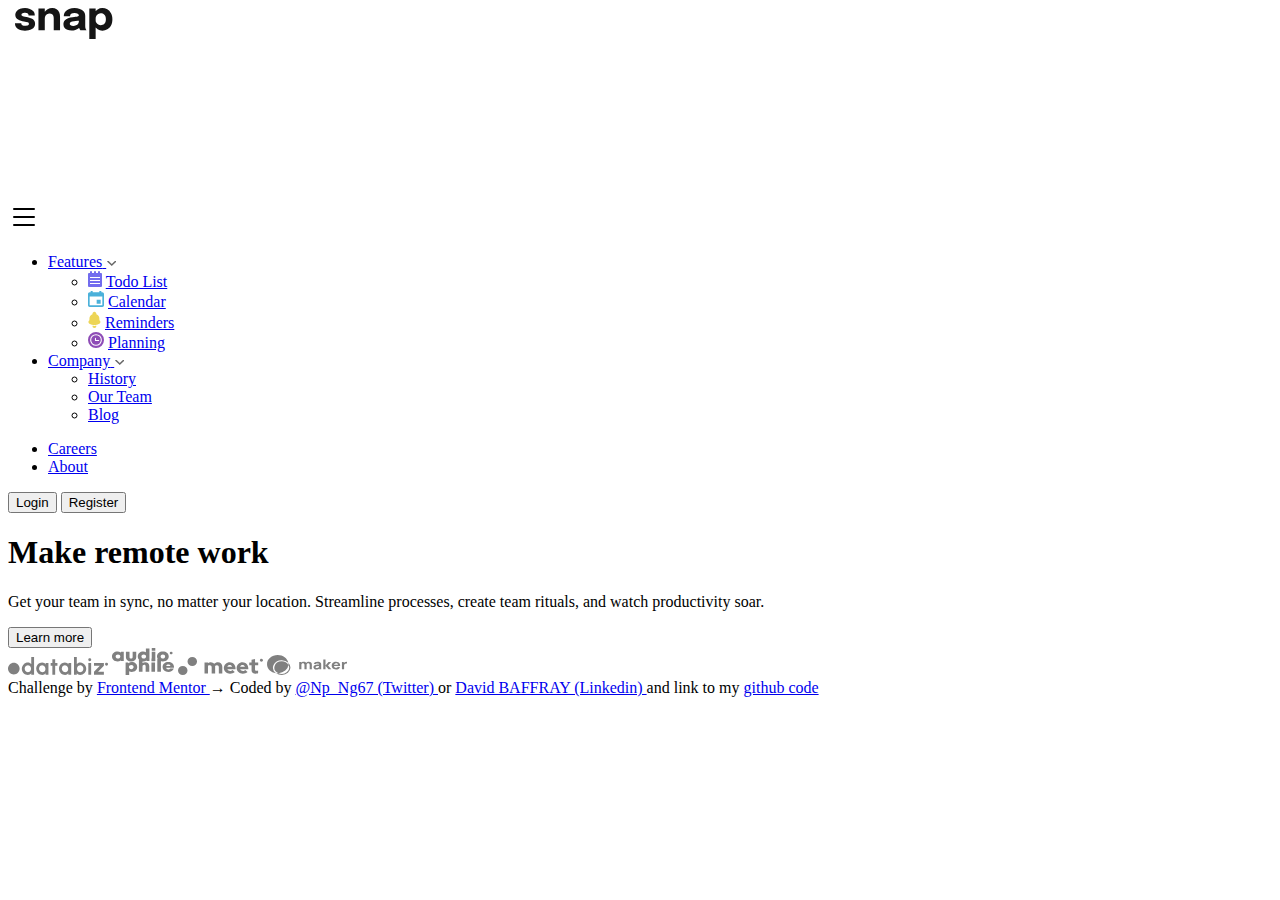
==== commit f1d08b95: "Modify dist folder" ====
--- a/FeM-Drop-down-navigation/index.html
+++ b/FeM-Drop-down-navigation/index.html
@@ -1,166 +1 @@
-<!DOCTYPE html>
-<html lang="en">
-  <head><link rel="stylesheet" href="/index.64205b2d.css">
-    <meta charset="UTF-8">
-    <meta name="viewport" content="width=device-width, initial-scale=1.0">
-    <link rel="preconnect" href="https://fonts.googleapis.com">
-    <link rel="preconnect" href="https://fonts.gstatic.com" crossorigin="">
-    <link href="https://fonts.googleapis.com/css2?family=Epilogue:wght@500&display=swap" rel="stylesheet">
-    <link rel="icon" type="image/png" sizes="32x32" href="/favicon-32x32.ae514157.png">
-    <title>Frontend Mentor | Intro section with dropdown navigation</title>
-  </head>
-  <body class="shadow">
-    <header>
-      <div class="nav__mobile">
-        <svg width="165" height="35" viewbox="50 0 30 30" xmlns="http://www.w3.org/2000/svg">
-          s<path d="M8.852 19.42c-1.108 0-2.175-.128-3.202-.385a9.648 9.648 0 0 1-2.756-1.137c-.811-.502-1.453-1.13-1.925-1.882-.473-.752-.709-1.63-.709-2.633v-.316h5.39v.246c0 .676.3 1.172.901 1.487.601.315 1.415.472 2.441.472a7.08 7.08 0 0 0 1.55-.166c.495-.11.903-.291 1.224-.542.321-.251.482-.569.482-.954 0-.618-.342-1.056-1.024-1.313-.683-.256-1.777-.513-3.282-.77a21.716 21.716 0 0 1-2.59-.595A10.937 10.937 0 0 1 2.938 9.91 5.28 5.28 0 0 1 1.17 8.28C.727 7.622.505 6.82.505 5.875c0-1.26.382-2.322 1.146-3.185.764-.863 1.782-1.517 3.054-1.96C5.977.287 7.377.065 8.905.065c1.458 0 2.818.242 4.078.726 1.26.484 2.28 1.179 3.062 2.083.782.904 1.172 1.992 1.172 3.264v.245H11.88v-.21c0-.467-.149-.846-.446-1.138a2.804 2.804 0 0 0-1.129-.656 4.616 4.616 0 0 0-1.418-.219c-.443 0-.9.05-1.373.149-.473.099-.872.262-1.199.49-.327.227-.49.545-.49.954 0 .396.175.72.525.97.35.252.84.456 1.47.613.63.158 1.36.306 2.188.447.781.128 1.607.306 2.476.533.869.228 1.686.549 2.45.963a5.34 5.34 0 0 1 1.855 1.627c.472.671.709 1.52.709 2.546 0 1.062-.245 1.972-.735 2.73a5.607 5.607 0 0 1-1.987 1.847 10.04 10.04 0 0 1-2.782 1.05c-1.021.227-2.068.341-3.142.341ZM33.48 19V8.92c0-.77-.1-1.473-.298-2.109a2.965 2.965 0 0 0-1.067-1.531c-.513-.385-1.254-.577-2.223-.577-.84 0-1.566.192-2.178.577a3.754 3.754 0 0 0-1.41 1.61c-.326.688-.49 1.482-.49 2.38L24.31 8.185c0-1.61.35-3.022 1.05-4.235a7.627 7.627 0 0 1 2.844-2.853C29.398.41 30.726.066 32.183.066c1.53 0 2.786.306 3.772.919.986.612 1.721 1.464 2.205 2.555.484 1.09.726 2.365.726 3.824V19H33.48Zm-13.09 0V.415h5.425V19h-5.425Zm28.389.385c-1.354 0-2.558-.216-3.614-.648-1.056-.431-1.881-1.055-2.476-1.872-.595-.817-.893-1.808-.893-2.975 0-1.318.362-2.392 1.085-3.22.724-.828 1.683-1.461 2.879-1.899a15.898 15.898 0 0 1 3.894-.866c2.041-.198 3.45-.38 4.226-.542.776-.164 1.164-.45 1.164-.858V6.47c0-.688-.33-1.23-.989-1.627-.66-.397-1.578-.595-2.756-.595-1.249 0-2.202.224-2.861.673-.66.45-.99 1.135-.99 2.056H42.11c0-1.493.406-2.753 1.217-3.78.81-1.026 1.91-1.805 3.298-2.336 1.389-.53 2.958-.796 4.708-.796 1.633 0 3.144.248 4.532.744 1.389.496 2.506 1.24 3.352 2.231.845.992 1.268 2.252 1.268 3.78v8.032c0 .479.015.937.044 1.374.03.438.096.837.201 1.199.117.408.263.747.438 1.015.175.268.32.455.437.56h-5.337a3.723 3.723 0 0 1-.376-.508 3.962 3.962 0 0 1-.43-.892 7.195 7.195 0 0 1-.305-1.234 9.674 9.674 0 0 1-.097-1.461l1.12.77c-.326.77-.854 1.432-1.583 1.986-.73.554-1.593.98-2.59 1.278-.998.297-2.074.446-3.23.446Zm1.452-4.06a6.14 6.14 0 0 0 2.389-.464A4.104 4.104 0 0 0 54.43 13.4c.467-.665.7-1.534.7-2.608V8.92l1.348 1.313c-.77.28-1.66.51-2.669.69-1.01.182-2.015.324-3.019.43-1.19.116-2.08.317-2.668.603-.59.286-.884.767-.884 1.444 0 .642.25 1.123.752 1.444.502.32 1.249.481 2.24.481Zm13.742 11.323V.415h5.442v26.233h-5.442Zm11.182-7.228a7.325 7.325 0 0 1-4.042-1.181c-1.225-.788-2.205-1.85-2.94-3.185-.735-1.336-1.103-2.838-1.103-4.507v-.28l2.345-.052v.21c0 .863.21 1.619.63 2.266.42.648.963 1.146 1.628 1.496.665.35 1.359.526 2.082.526 1.19 0 2.226-.412 3.106-1.234.881-.823 1.322-2.109 1.322-3.859s-.438-3.025-1.313-3.824c-.875-.799-1.913-1.199-3.115-1.199-.723 0-1.417.173-2.082.517a4.308 4.308 0 0 0-1.628 1.461c-.42.63-.63 1.383-.63 2.257l-2.345-.14c0-1.68.368-3.164 1.103-4.453.735-1.29 1.715-2.307 2.94-3.054a7.619 7.619 0 0 1 4.042-1.12c1.505 0 2.911.37 4.218 1.111 1.306.741 2.365 1.823 3.176 3.247.81 1.423 1.216 3.155 1.216 5.197 0 2.135-.396 3.932-1.19 5.39-.793 1.458-1.843 2.558-3.15 3.299a8.51 8.51 0 0 1-4.27 1.111Z" fill="#151515"></path>
-        </svg>
-          <div class="btn__burger">
-            <svg xmlns="http://www.w3.org/2000/svg" aria-hidden="true" class="hide">
-              <defs>
-                <symbol id="burger" viewbox="0 0 16 16">
-                  <path fill-rule="evenodd" d="M2.5 12a.5.5 0 0 1 .5-.5h10a.5.5 0 0 1 0 1H3a.5.5 0 0 1-.5-.5zm0-4a.5.5 0 0 1 .5-.5h10a.5.5 0 0 1 0 1H3a.5.5 0 0 1-.5-.5zm0-4a.5.5 0 0 1 .5-.5h10a.5.5 0 0 1 0 1H3a.5.5 0 0 1-.5-.5z"></path>
-                </symbol>
-
-                <symbol id="cross" viewbox="0 0 16 16">
-                  <path d="M2.146 2.854a.5.5 0 1 1 .708-.708L8 7.293l5.146-5.147a.5.5 0 0 1 .708.708L8.707 8l5.147 5.146a.5.5 0 0 1-.708.708L8 8.707l-5.146 5.147a.5.5 0 0 1-.708-.708L7.293 8 2.146 2.854Z"></path>
-                </symbol>
-              </defs>
-            </svg>
-            <div id="icon">
-              <svg width="32" height="32" fill="currentColor">
-                <use href="#burger"></use>
-              </svg>
-            </div>
-          </div>
-      </div>
-      <nav>
-        <div class="sidebar">
-          <ul class="nav-links">
-            <li class="block-menu">
-              <label>
-                <a href="javascript:void(0)">
-                  <span class="link_name">Features</span>
-                </a>
-                <svg class="arrow" width="10" height="6" version="1.1" id="svg4" sodipodi:docname="icon-arrow-down.svg" xmlns:inkscape="http://www.inkscape.org/namespaces/inkscape" xmlns:sodipodi="http://sodipodi.sourceforge.net/DTD/sodipodi-0.dtd" xmlns="http://www.w3.org/2000/svg" xmlns:svg="http://www.w3.org/2000/svg">
-                <path stroke="#686868" stroke-width="1.53271" fill="none" d="M 1.5227493,0.01578301 5.7578126,3.9603249 9.9928757,0.01578301" id="path2"></path>
-                </svg>
-              </label>
-              <ul class="sub-menu">
-                <li>
-                  <svg width="14" height="16" xmlns="http://www.w3.org/2000/svg"><path d="M14 3v12a1 1 0 0 1-1 1H1a1 1 0 0 1-1-1V3a1 1 0 0 1 1-1h1V1a1 1 0 1 1 2 0v1h2V1a1 1 0 1 1 2 0v1h2V1a1 1 0 0 1 2 0v1h1a1 1 0 0 1 1 1Zm-2 3H2v1h10V6Zm0 3H2v1h10V9Zm0 3H2v1h10v-1Z" fill="#726CEE"></path></svg>
-                  <a href="javascript:void(0)">Todo List</a>
-                </li>
-                <li>
-                  <svg width="16" height="16" xmlns="http://www.w3.org/2000/svg"><path d="M12.667 8.667h-4v4h4v-4ZM11.334 0v1.333H4.667V0h-2v1.333h-1C.75 1.333 0 2.083 0 3v11.333C0 15.25.75 16 1.667 16h12.667C15.25 16 16 15.25 16 14.333V3c0-.917-.75-1.667-1.666-1.667h-1V0h-2Zm3 14.333H1.667V5.5h12.667v8.833Z" fill="#4BB1DA"></path></svg>
-                  <a href="javascript:void(0)">Calendar</a>
-                </li>
-                <li>
-                  <svg width="13" height="17" xmlns="http://www.w3.org/2000/svg"><path d="M6.408 13.916c-3.313 0-6-1.343-6-3 0-.612.371-1.18 1-1.654V7.916a5 5 0 0 1 3.041-4.6 2 2 0 0 1 3.507-1.664 2 2 0 0 1 .411 1.664 5.002 5.002 0 0 1 3.041 4.6v1.346c.629.474 1 1.042 1 1.654 0 1.657-2.687 3-6 3Zm0 1c.694 0 1.352-.066 1.984-.16.004.054.016.105.016.16a2 2 0 0 1-4 0c0-.055.012-.106.016-.16.633.094 1.29.16 1.984.16Z" fill="#EDD556"></path></svg>
-                  <a href="javascript:void(0)">Reminders</a>
-                </li>
-                <li>
-                  <svg width="16" height="16" xmlns="http://www.w3.org/2000/svg"><path d="M8 0a8 8 0 1 1 0 16A8 8 0 0 1 8 0Zm0 2.133a5.867 5.867 0 1 0 0 11.734A5.867 5.867 0 0 0 8 2.133ZM8 3.2a4.8 4.8 0 1 1 0 9.6 4.8 4.8 0 0 1 0-9.6Zm-.533 2.667a.533.533 0 0 0-.534.533v2.133c0 .295.24.534.534.534h3.2a.533.533 0 0 0 0-1.067H8V6.4a.533.533 0 0 0-.533-.533Z" fill="#8E4CB6"></path></svg>
-                  <a href="javascript:void(0)">Planning</a>
-                </li>
-              </ul>
-            </li>
-            <li class="block-menu">
-              <label>
-                <a href="javascript:void(0)">
-                  <span class="link_name">Company</span>
-                </a>
-                <svg class="arrow" width="10" height="6" version="1.1" id="svg4" sodipodi:docname="icon-arrow-down.svg" xmlns:inkscape="http://www.inkscape.org/namespaces/inkscape" xmlns:sodipodi="http://sodipodi.sourceforge.net/DTD/sodipodi-0.dtd" xmlns="http://www.w3.org/2000/svg" xmlns:svg="http://www.w3.org/2000/svg">
-                <path stroke="#686868" stroke-width="1.53271" fill="none" d="M 1.5227493,0.01578301 5.7578126,3.9603249 9.9928757,0.01578301" id="path2"></path>
-                </svg>
-              </label>
-              <ul class="sub-menu company">
-                <li>
-                  <a href="javascript:void(0)">History</a>
-                </li>
-                <li>
-                  <a href="javascript:void(0)">Our Team</a>
-                </li>
-                <li>
-                  <a href="javascript:void(0)">Blog</a>
-                </li>
-              </ul>
-            </li>
-          </ul>
-          <ul class="nav-links">
-            <li>
-              <a href="javascript:void(0)">Careers</a>
-            </li>
-            <li>
-              <a href="javascript:void(0)">About</a>
-            </li>
-          </ul>
-          <div class="group__button">
-            <button>Login</button>
-            <button>Register</button>
-          </div>
-        </div>
-      </nav>
-    </header>
-    <main>
-      <section>
-        <div class="img"></div>
-        <article>
-          <h1>
-            Make remote work
-          </h1>
-          <p>
-            Get your team in sync, no matter your location. Streamline processes, 
-            create team rituals, and watch productivity soar.
-          </p>
-          <button>
-            Learn more
-          </button>
-          <div class="link--client">
-            <svg width="100" height="18" version="1.1" id="svg145" sodipodi:docname="client-databiz.svg" inkscape:version="1.1 (c68e22c387, 2021-05-23)" xmlns:inkscape="http://www.inkscape.org/namespaces/inkscape" xmlns:sodipodi="http://sodipodi.sourceforge.net/DTD/sodipodi-0.dtd" xmlns="http://www.w3.org/2000/svg" xmlns:svg="http://www.w3.org/2000/svg">
-            <defs id="defs149"></defs>
-            <sodipodi:namedview id="namedview147" pagecolor="#ffffff" bordercolor="#666666" borderopacity="1.0" inkscape:pageshadow="2" inkscape:pageopacity="0.0" inkscape:pagecheckerboard="0" showgrid="false" width="113px" inkscape:zoom="4" inkscape:cx="44.875" inkscape:cy="4.875" inkscape:window-width="1920" inkscape:window-height="1009" inkscape:window-x="1072" inkscape:window-y="92" inkscape:window-maximized="1" inkscape:current-layer="svg145"></sodipodi:namedview>
-            <path d="m 19.892606,17.998881 c 0.740645,0 1.392908,-0.164664 1.955906,-0.494893 a 4.3988009,4.478328 0 0 0 1.39998,-1.28582 v 1.47388 h 2.823823 V 0.0027872 H 23.248492 V 7.3730873 A 4.2847874,4.3622532 0 0 0 21.848512,6.0818677 C 21.285514,5.7561384 20.633251,5.5923739 19.892606,5.5923739 c -0.840519,0 -1.628008,0.1619648 -2.359816,0.484095 -0.733575,0.32213 -1.379652,0.7684331 -1.939114,1.3380094 a 6.1832452,6.2950335 0 0 0 -1.313365,1.9759713 5.9039562,6.0106953 0 0 0 -0.474614,2.4051784 c 0,0.857514 0.158205,1.65924 0.474614,2.406078 0.31641,0.746837 0.753904,1.405495 1.313365,1.975071 a 6.1770584,6.2887349 0 0 0 1.93823,1.338909 c 0.733576,0.32213 1.520181,0.483195 2.3607,0.483195 z m 0.03535,-2.771398 a 3.0226842,3.077332 0 0 1 -1.61475,-0.4598 3.3815175,3.4426527 0 0 1 -1.61475,-2.972055 c 0,-0.637063 0.146715,-1.214737 0.440146,-1.733024 a 3.4469205,3.5092383 0 0 1 1.168415,-1.2444302 2.9864473,3.0404401 0 0 1 1.620937,-0.466099 c 0.59393,0 1.124225,0.1529668 1.590886,0.4598003 0.46666,0.3068335 0.830796,0.7216433 1.093292,1.2444299 0.262496,0.522787 0.393303,1.10226 0.393303,1.739323 0,0.629862 -0.130807,1.205737 -0.393303,1.727625 a 3.1199051,3.1763106 0 0 1 -1.087105,1.24443 c -0.463125,0.305933 -0.996072,0.4598 -1.597073,0.4598 z m 14.465576,2.771398 c 0.701758,0 1.313365,-0.162864 1.833939,-0.489493 a 3.8667379,3.9366456 0 0 0 1.267407,-1.279523 l 0.114896,1.462183 h 2.836198 V 5.8992073 h -2.823824 l 0.127271,1.5098723 A 5.2958841,5.3916297 0 0 0 36.204489,6.0881663 C 35.599068,5.7417415 34.910568,5.568979 34.138988,5.568979 c -0.825494,0 -1.597073,0.1574658 -2.314739,0.4714976 A 6.0259242,6.1348683 0 0 0 29.92668,7.3496925 C 29.378707,7.9075714 28.954471,8.5563305 28.653971,9.29597 a 6.0188536,6.12767 0 0 0 -0.451636,2.370085 6.1293318,6.2401456 0 0 0 1.804773,4.46933 6.3281926,6.4426016 0 0 0 1.97977,1.367704 c 0.747716,0.331128 1.55023,0.495792 2.406657,0.495792 z m 0.08043,-2.771398 A 3.1022285,3.1583144 0 0 1 32.871586,14.77938 3.7359316,3.8034744 0 0 1 31.63865,13.582639 3.5786106,3.6433092 0 0 1 31.060627,11.925199 c -0.05391,-0.660455 0.05038,-1.259726 0.311991,-1.79781 a 3.1747022,3.2320985 0 0 1 1.117151,-1.2912192 2.9166251,2.9693555 0 0 1 1.63773,-0.484095 2.9343016,2.9873515 0 0 1 1.585583,0.4481028 c 0.470195,0.2987352 0.855543,0.6982485 1.156928,1.1967399 0.3005,0.4993925 0.478149,1.0554715 0.532063,1.6691375 0.04684,0.65236 -0.04773,1.24803 -0.282825,1.787014 a 2.9908665,3.044939 0 0 1 -1.035843,1.291219 c -0.456054,0.32213 -0.991652,0.483195 -1.608564,0.483195 z M 47.18161,17.692948 V 8.7758829 h 2.244917 V 5.8992073 H 47.18161 V 2.196511 h -2.823823 v 3.7026963 h -1.712856 v 2.8775755 h 1.712856 v 8.9152652 h 2.823823 z m 9.963368,0.305933 c 0.702641,0 1.313365,-0.162864 1.834822,-0.489493 a 3.8667379,3.9366456 0 0 0 1.266522,-1.279523 l 0.115781,1.462183 h 2.835314 V 5.8992073 h -2.822944 l 0.128155,1.5098723 A 5.2958841,5.3916297 0 0 0 58.956821,6.0881663 C 58.351401,5.7417415 57.662901,5.568979 56.89132,5.568979 c -0.825493,0 -1.597073,0.1574658 -2.31474,0.4714976 A 6.0259242,6.1348683 0 0 0 52.679007,7.3496925 C 52.131035,7.9075714 51.706798,8.5563305 51.406298,9.29597 a 6.0188536,6.12767 0 0 0 -0.450752,2.370085 6.1293318,6.2401456 0 0 0 1.804773,4.46933 6.3281926,6.4426016 0 0 0 1.978886,1.367704 c 0.7486,0.331128 1.55023,0.495792 2.406657,0.495792 z m 0.08131,-2.771398 A 3.1022285,3.1583144 0 0 1 55.623024,14.77938 3.7359316,3.8034744 0 0 1 54.39097,13.582639 3.5786106,3.6433092 0 0 1 53.812064,11.925199 c -0.05303,-0.660455 0.05037,-1.259726 0.312875,-1.79781 a 3.1747022,3.2320985 0 0 1 1.116279,-1.2912192 2.9166251,2.9693555 0 0 1 1.637728,-0.484095 2.9343016,2.9873515 0 0 1 1.585584,0.4481028 c 0.470195,0.2987352 0.856427,0.6982485 1.157812,1.1967399 0.300501,0.4993925 0.477266,1.0554715 0.532063,1.6691375 0.04596,0.65236 -0.04861,1.24803 -0.283708,1.787014 a 2.9908665,3.044939 0 0 1 -1.035844,1.291219 c -0.455171,0.32213 -0.991653,0.483195 -1.608563,0.483195 z m 14.905722,2.771398 c 0.848472,0 1.641264,-0.161965 2.377491,-0.483195 a 6.1584981,6.2698391 0 0 0 3.258665,-3.325678 5.9870359,6.0952769 0 0 0 0.473731,-2.417775 c 0,-1.140053 -0.273986,-2.1802272 -0.821958,-3.1196234 A 6.2106438,6.3229276 0 0 0 75.210378,6.4066971 c -0.92625,-0.5578788 -1.952372,-0.8368183 -3.078366,-0.8368183 -0.724737,0 -1.367279,0.1664639 -1.92674,0.5002915 a 4.5517028,4.6339942 0 0 0 -1.406167,1.302917 V 0.0027872 H 65.975282 V 17.692948 h 2.823823 v -1.498175 a 4.5517028,4.6339942 0 0 0 1.405283,1.302917 c 0.560345,0.333828 1.202003,0.501191 1.92674,0.501191 z m -0.03536,-2.783096 c -0.585977,0 -1.110085,-0.152967 -1.57321,-0.459799 a 3.1199051,3.1763106 0 0 1 -1.08799,-1.24443 3.7005786,3.7674822 0 0 1 -0.393302,-1.739323 c 0,-0.620865 0.130806,-1.193141 0.393302,-1.715928 a 3.1640963,3.2213008 0 0 1 1.087106,-1.2507285 2.7964248,2.846982 0 0 1 1.574978,-0.4651991 c 0.593931,0 1.137483,0.1529668 1.631542,0.4598002 0.493175,0.3068334 0.887361,0.7216435 1.179908,1.2444304 0.29343,0.521886 0.440145,1.098661 0.440145,1.727625 0,0.637061 -0.146715,1.214737 -0.440145,1.733924 a 3.429244,3.4912422 0 0 1 -1.174605,1.243529 3.0359415,3.0908291 0 0 1 -1.636845,0.466099 z M 81.74892,4.1418887 c 0.409212,0 0.754788,-0.1394697 1.036728,-0.4184091 0.281056,-0.2789395 0.422468,-0.6307631 0.422468,-1.0554709 0,-0.4166096 -0.141412,-0.7666335 -0.422468,-1.0491722 A 1.4176565,1.4432867 0 0 0 81.749805,1.1941287 c -0.409212,0 -0.756555,0.1412692 -1.042032,0.4247078 a 1.3814197,1.4063947 0 0 0 -0.427771,1.0491722 c 0,0.4247078 0.142296,0.7765314 0.427771,1.0554709 0.285477,0.2789394 0.63282,0.4184091 1.042032,0.4184091 z m 16.79269,4.4990235 c 0.409213,0 0.754789,-0.1394697 1.036726,-0.4184092 0.281055,-0.2789394 0.422474,-0.6307631 0.422474,-1.0554708 0,-0.4166097 -0.141419,-0.7666337 -0.422474,-1.0491723 A 1.4176565,1.4432867 0 0 0 98.542491,5.693152 c -0.409214,0 -0.756553,0.1412694 -1.042026,0.4247079 a 1.3814197,1.4063947 0 0 0 -0.427778,1.0491723 c 0,0.4247077 0.142295,0.7765314 0.427778,1.0554708 0.285473,0.2789395 0.632812,0.4184092 1.042026,0.4184092 z M 5.8327049,17.390613 c 1.6218204,0 2.9917503,-0.554279 4.1097895,-1.661039 1.1171556,-1.10676 1.6757336,-2.503257 1.6757336,-4.187691 0,-1.6538415 -0.558578,-3.0413403 -1.6766173,-4.1642966 C 8.8244552,6.2546302 7.4545253,5.693152 5.8318211,5.693152 4.2100008,5.693152 2.8330002,6.2546302 1.6999355,7.3775864 0.56687091,8.5005427 3.3859e-4,9.8880415 3.3859e-4,11.541883 c 0,1.684434 0.5656485,3.080032 1.69871321,4.187691 1.1330645,1.10676 2.5100651,1.661039 4.1327693,1.661039 z M 83.149784,17.692048 V 5.8992073 H 80.325961 V 17.692948 h 2.823823 z m 12.726207,0 v -2.877575 h -5.80939 l 5.80939,-6.0376902 V 5.8992073 h -9.883823 v 2.8775755 h 5.820874 l -5.820874,6.0376902 v 2.877575 h 9.882941 z" fill="#808080" id="path143" style="stroke-width: .89178px"></path>
-            </svg>
-            <svg width="62" height="27" version="1.1" id="svg19" sodipodi:docname="client-audiophile.svg" inkscape:version="1.1 (c68e22c387, 2021-05-23)" xmlns:inkscape="http://www.inkscape.org/namespaces/inkscape" xmlns:sodipodi="http://sodipodi.sourceforge.net/DTD/sodipodi-0.dtd" xmlns="http://www.w3.org/2000/svg" xmlns:svg="http://www.w3.org/2000/svg">
-            <defs id="defs23"></defs>
-            <sodipodi:namedview id="namedview21" pagecolor="#ffffff" bordercolor="#666666" borderopacity="1.0" inkscape:pageshadow="2" inkscape:pageopacity="0.0" inkscape:pagecheckerboard="0" showgrid="false" width="72px" inkscape:zoom="8" inkscape:cx="41.8125" inkscape:cy="18.0625" inkscape:window-width="1920" inkscape:window-height="1009" inkscape:window-x="1072" inkscape:window-y="92" inkscape:window-maximized="1" inkscape:current-layer="svg19"></sodipodi:namedview>
-            <path d="m 5.5044186,13.425574 c 1.2179657,0 2.3059811,-0.353502 3.1646725,-0.967995 l 0.3091628,0.654356 H 11.771762 V 3.8554335 H 9.0793264 L 8.7090104,4.5714649 C 7.8435244,3.9396728 6.7393714,3.5756407 5.5044186,3.5756407 c -3.2079891,0 -5.50038068,2.0405361 -5.50038068,4.9084201 0,2.8769072 2.29324078,4.9422652 5.50038068,4.9422652 z m 0.4824299,-2.823507 c -1.353012,0 -2.3475991,-0.9025588 -2.3475991,-2.1112377 0,-1.201908 0.9860936,-2.1037154 2.3475991,-2.1037154 1.3538615,0 2.3484486,0.9025589 2.3484486,2.1037154 0,1.2086789 -0.9945871,2.1112377 -2.3484486,2.1112377 z m 13.0986525,2.823507 c 3.098423,0 5.162339,-1.687034 5.162339,-4.2773801 V 3.8644596 h -3.613127 v 5.1445903 c 0,0.9672432 -0.583503,1.5524021 -1.549212,1.5524021 -0.96486,0 -1.560253,-0.5753814 -1.560253,-1.5524021 V 3.8644596 H 13.91212 v 5.2837343 c 0,2.5903461 2.074957,4.2773801 5.173381,4.2773801 z m 12.197493,0.0097 c 1.222212,0 2.310229,-0.367042 3.163824,-1.000338 l 0.340589,0.687449 h 2.673748 V 0.52198024 h -3.57151 V 4.2036712 A 4.9092342,4.3473289 0 0 0 31.282994,3.5613501 c -3.21903,0 -5.511422,2.0548267 -5.511422,4.9317357 0,2.8776612 2.293241,4.9422672 5.512272,4.9422672 z m 0.484129,-2.823509 c -1.353862,0 -2.348449,-0.9100805 -2.348449,-2.1180058 0,-1.2094301 0.993738,-2.1187585 2.3476,-2.1187585 1.353862,0 2.348449,0.910081 2.348449,2.1187585 0,1.2086778 -0.994587,2.1180058 -2.348449,2.1180058 z M 43.312317,2.7061748 V -8.4824123e-8 H 39.753546 V 2.7061748 Z m 0.02718,10.4155382 V 3.8644596 h -3.611429 v 9.2572534 h 3.613129 z m 7.542216,0.303861 c 3.409284,0 5.881738,-2.072127 5.881738,-4.9324882 0,-2.8693869 -2.472454,-4.9317357 -5.880889,-4.9317357 -3.420326,0 -5.881738,2.0623488 -5.881738,4.9317357 0,2.8603612 2.461412,4.9324882 5.881738,4.9324882 z m 8.289641,-7.2001691 c 0.393247,0 0.724493,-0.1173324 0.995436,-0.3504942 0.270093,-0.2331608 0.405988,-0.5264927 0.405988,-0.8822514 0,-0.3482376 -0.135895,-0.6408181 -0.405988,-0.8769878 A 1.362355,1.2064213 0 0 0 59.1722,3.7606652 c -0.393248,0 -0.727043,0.118085 -1.001382,0.3550063 a 1.3275317,1.1755839 0 0 0 -0.411085,0.8769878 c 0,0.3550062 0.136746,0.6490906 0.411085,0.8822514 0.274339,0.2331618 0.608134,0.3504942 1.001382,0.3504942 z m -8.289641,4.3360471 c -1.316491,0 -2.261816,-0.8438928 -2.261816,-2.0683662 0,-1.2237205 0.945325,-2.0668618 2.262665,-2.0668618 1.31649,0 2.261815,0.8506633 2.261815,2.0676143 0,1.2237209 -0.944476,2.0676137 -2.261815,2.0676137 z M 17.182963,27.00308 v -3.644837 a 4.9168783,4.354098 0 0 0 2.556541,0.614493 c 3.207988,0 5.500381,-2.057084 5.500381,-4.941514 0,-2.88443 -2.293242,-4.932488 -5.499532,-4.932488 -1.246844,0 -2.356943,0.38058 -3.219031,1.038695 L 16.068614,14.402594 H 13.61145 V 27.00308 Z m 2.07411,-5.853852 c -1.353861,0 -2.348448,-0.902559 -2.348448,-2.118006 0,-1.2162 0.994587,-2.118758 2.348448,-2.118758 1.353013,0 2.3476,0.902558 2.3476,2.118758 0,1.216199 -1.002232,2.118006 -2.3476,2.118006 z m 11.253868,2.510621 v -4.943771 c 0,-1.18837 0.681177,-1.87281 1.775138,-1.87281 0.942778,0 1.367451,0.544543 1.367451,1.612572 v 5.204009 h 3.61228 v -5.57481 c 0,-2.399305 -1.547513,-3.95622 -3.955416,-3.95622 a 4.48456,3.9712624 0 0 0 -2.800303,0.883004 v -3.952458 h -3.612279 v 12.600484 h 3.612279 z m 12.500706,-10.41629 v -2.706176 h -3.55792 v 2.706176 z m 0.02802,10.41629 V 14.401843 H 39.42654 v 9.258006 z m 5.885136,0 V 11.059365 h -3.613129 v 12.600484 h 3.614827 z m 7.358755,0.303862 c 2.63213,0 4.753803,-1.319994 5.491887,-3.432736 h -3.595292 c -0.347384,0.541535 -1.053192,0.867962 -1.896595,0.867962 -1.140675,0 -1.905089,-0.549058 -2.140358,-1.611069 h 7.788525 c 0.04671,-0.285811 0.0739,-0.565604 0.0739,-0.843894 0,-2.715951 -2.340804,-4.84524 -5.722061,-4.84524 -3.292075,0 -5.69743,2.087168 -5.69743,4.924967 0,2.828019 2.424891,4.94001 5.697429,4.94001 z m 2.16329,-5.941851 h -4.240796 c 0.292175,-0.919107 1.024314,-1.424541 2.077506,-1.424541 1.090563,0 1.845634,0.499416 2.16329,1.424541 z" fill="#808080" id="path17" style="stroke-width: .799264px"></path>
-            </svg>
-            <svg width="85" height="18" version="1.1" id="svg252" sodipodi:docname="client-meet.svg" inkscape:version="1.1 (c68e22c387, 2021-05-23)" xmlns:inkscape="http://www.inkscape.org/namespaces/inkscape" xmlns:sodipodi="http://sodipodi.sourceforge.net/DTD/sodipodi-0.dtd" xmlns="http://www.w3.org/2000/svg" xmlns:svg="http://www.w3.org/2000/svg">
-            <defs id="defs256"></defs>
-            <sodipodi:namedview id="namedview254" pagecolor="#ffffff" bordercolor="#666666" borderopacity="1.0" inkscape:pageshadow="2" inkscape:pageopacity="0.0" inkscape:pagecheckerboard="0" showgrid="false" width="89px" inkscape:zoom="4.7416667" inkscape:cx="42.917399" inkscape:cy="3.4797891" inkscape:window-width="1920" inkscape:window-height="1009" inkscape:window-x="1072" inkscape:window-y="92" inkscape:window-maximized="1" inkscape:current-layer="svg252"></sodipodi:namedview>
-            <path d="m 4.7583662,8.9984268 a 4.758332,4.4990291 0 1 1 0,8.9980582 4.758332,4.4990291 0 0 1 0,-8.9980582 z M 14.27503,3.6855548e-4 a 4.758332,4.4990291 0 1 1 0,8.99805824452 4.758332,4.4990291 0 0 1 0,-8.99805824452 z M 29.991801,16.502807 V 8.9660338 c 0.215077,-0.2636431 0.475833,-0.4616004 0.784173,-0.5938718 0.30834,-0.1313717 0.655698,-0.1979573 1.042075,-0.1979573 0.558628,0 1.006863,0.1844602 1.343753,0.5524808 0.335938,0.3671207 0.504383,0.8503165 0.504383,1.4468875 v 6.329234 h 3.481196 V 9.7155721 a 6.7273298,6.3607274 0 0 0 -0.04283,-0.7081472 c 0.229351,-0.2636431 0.501528,-0.467899 0.81653,-0.6145674 0.315001,-0.1457685 0.666166,-0.217753 1.053494,-0.217753 0.558628,0 1.005912,0.1835604 1.342802,0.551581 0.33689,0.3671207 0.504383,0.8503165 0.504383,1.4468875 v 6.329234 h 3.482147 V 9.7155721 c 0,-1.2912214 -0.412071,-2.3529923 -1.236214,-3.1853127 -0.823192,-0.8332202 -1.880493,-1.2498303 -3.16905,-1.2498303 -0.745154,0 -1.433209,0.1322715 -2.063212,0.3959146 A 4.7278787,4.4702353 0 0 0 36.202371,6.801101 4.1073922,3.8835619 0 0 0 34.752031,5.6862416 4.2863055,4.0527254 0 0 0 32.828714,5.281329 c -0.530079,0 -1.035413,0.075584 -1.515053,0.2285506 -0.480592,0.152967 -0.920262,0.3815177 -1.321865,0.6865519 V 5.4891841 H 26.510605 V 16.502807 Z m 22.048207,0.207855 c 0.945005,0 1.793892,-0.131371 2.545708,-0.395914 0.751817,-0.262743 1.486503,-0.686552 2.203108,-1.268726 l -2.299226,-1.978673 c -0.272177,0.263643 -0.601453,0.467899 -0.988782,0.614567 a 3.4545491,3.2662952 0 0 1 -1.289508,0.218653 c -0.658553,0 -1.231456,-0.163765 -1.718709,-0.489494 a 3.0643658,2.8973748 0 0 1 -1.075383,-1.259729 h 8.102488 v -0.83322 A 7.365898,6.9644971 0 0 0 57.08955,8.9138451 C 56.803099,8.1715053 56.405302,7.5362424 55.897112,7.0089561 A 5.5910402,5.2863592 0 0 0 54.081333,5.7591258 5.4340152,5.1378913 0 0 0 51.782107,5.3011247 c -0.830805,0 -1.608316,0.1457685 -2.331583,0.4373056 A 5.7404518,5.4276287 0 0 0 47.570031,6.9459697 6.0497434,5.7200656 0 0 0 46.31288,8.7680765 6.107795,5.7749538 0 0 0 45.85037,11.005894 c 0,0.791829 0.161783,1.537768 0.483447,2.238716 a 6.0697284,5.7389616 0 0 0 1.311396,1.821207 5.9650451,5.6399829 0 0 0 1.966143,1.20844 6.3923433,6.0439957 0 0 0 2.428652,0.436405 z M 54.10227,9.7983542 h -4.748816 c 0.1713,-0.5551802 0.466317,-0.9852874 0.881243,-1.2903216 0.414927,-0.3059339 0.909793,-0.4589009 1.482697,-0.4589009 0.558628,0 1.049688,0.1601654 1.472227,0.4795965 0.42254,0.3194311 0.727074,0.7423398 0.9136,1.269626 z m 10.723377,6.9123078 c 0.945956,0 1.793891,-0.131371 2.546659,-0.395914 0.751816,-0.262743 1.486503,-0.686552 2.202156,-1.268726 l -2.299226,-1.978673 c -0.272177,0.263643 -0.601453,0.467899 -0.988781,0.614567 a 3.4545491,3.2662952 0 0 1 -1.288557,0.218653 c -0.659505,0 -1.232408,-0.163765 -1.719661,-0.489494 a 3.0643658,2.8973748 0 0 1 -1.074431,-1.259729 h 8.101536 v -0.83322 A 7.365898,6.9644971 0 0 0 69.875189,8.9138451 C 69.589689,8.1715053 69.191892,7.5362424 68.682751,7.0089561 A 5.5910402,5.2863592 0 0 0 66.866971,5.7591258 5.4340152,5.1378913 0 0 0 64.567745,5.3011247 c -0.830805,0 -1.608316,0.1457685 -2.331583,0.4373056 a 5.7404518,5.4276287 0 0 0 -1.880492,1.2075394 6.0497434,5.7200656 0 0 0 -1.2562,1.8221068 6.107795,5.7749538 0 0 0 -0.46251,2.2378175 c 0,0.791829 0.161783,1.537768 0.483447,2.238716 a 6.0697284,5.7389616 0 0 0 1.310444,1.821207 5.9650451,5.6399829 0 0 0 1.966143,1.20844 6.3923433,6.0439957 0 0 0 2.428653,0.436405 z m 2.063212,-6.9123078 h -4.748815 c 0.1713,-0.5551802 0.465365,-0.9852874 0.880291,-1.2903216 0.415879,-0.3059339 0.909794,-0.4589009 1.482697,-0.4589009 0.558628,0 1.049688,0.1601654 1.472228,0.4795965 0.42254,0.3194311 0.727073,0.7423398 0.913599,1.269626 z m 10.787139,6.8502218 c 0.329277,0 0.737542,-0.03149 1.224795,-0.09358 a 7.0137814,6.6315689 0 0 0 1.203858,-0.239348 v -2.728212 c -0.286452,0.08278 -0.551967,0.14217 -0.795593,0.176362 a 5.1922919,4.9093406 0 0 1 -0.773705,0.05219 c -0.558628,0 -0.948811,-0.100778 -1.17055,-0.301435 C 77.142113,13.312996 77.03172,12.96927 77.03172,12.483375 V 8.2992777 h 3.180469 V 5.4891841 H 77.03172 V 1.9286524 l -3.481196,0.7288427 v 2.831689 h -2.299226 v 2.8100936 h 2.299226 v 4.8517533 c 0,1.151751 0.347359,2.022763 1.042075,2.613036 0.694716,0.589373 1.722516,0.884509 3.083399,0.884509 z M 83.425967,4.7486439 c 0.439669,0 0.811771,-0.1403697 1.115353,-0.4193095 0.30263,-0.2789398 0.454896,-0.6298641 0.454896,-1.0554722 0,-0.4166101 -0.152266,-0.7666346 -0.454896,-1.0491737 A 1.5264729,1.4432885 0 0 0 83.425967,1.7999802 c -0.440622,0 -0.814627,0.1412695 -1.122015,0.4247083 a 1.4874546,1.4063965 0 0 0 -0.460607,1.0491737 c 0,0.4247083 0.153219,0.7765324 0.460607,1.0554722 0.307388,0.2789398 0.681393,0.4193095 1.122015,0.4193095 z" fill="#808080" fill-rule="evenodd" id="path250" style="stroke-width: .925373px"></path>
-            </svg>
-            <svg width="80" height="20" version="1.1" id="svg359" sodipodi:docname="client-maker.svg" inkscape:version="1.1 (c68e22c387, 2021-05-23)" xmlns:inkscape="http://www.inkscape.org/namespaces/inkscape" xmlns:sodipodi="http://sodipodi.sourceforge.net/DTD/sodipodi-0.dtd" xmlns="http://www.w3.org/2000/svg" xmlns:svg="http://www.w3.org/2000/svg">
-            <defs id="defs363"></defs>
-            <sodipodi:namedview id="namedview361" pagecolor="#ffffff" bordercolor="#666666" borderopacity="1.0" inkscape:pageshadow="2" inkscape:pageopacity="0.0" inkscape:pagecheckerboard="0" showgrid="false" width="82px" inkscape:zoom="8" inkscape:cx="70.0625" inkscape:cy="17.0625" inkscape:window-width="1920" inkscape:window-height="1009" inkscape:window-x="1072" inkscape:window-y="92" inkscape:window-maximized="1" inkscape:current-layer="svg359"></sodipodi:namedview>
-            <path d="M 34.417831,14.285328 V 9.8037005 c 0,-0.4246016 0.137521,-0.7701107 0.413539,-1.0373598 0.275042,-0.2672493 0.639815,-0.4012902 1.095293,-0.4012902 0.47596,0 0.848536,0.1365385 1.119677,0.4079505 0.270166,0.271412 0.404761,0.6518883 0.404761,1.1405963 v 4.3708987 h 2.182785 V 9.8037005 c 0,-0.2830677 0.0634,-0.5328333 0.189213,-0.7492969 0.125818,-0.2172961 0.300401,-0.3863041 0.525702,-0.5078568 0.224326,-0.12072 0.489615,-0.1814963 0.793917,-0.1814963 0.476936,0 0.849511,0.1365385 1.119677,0.4079505 0.270166,0.271412 0.405736,0.6518883 0.405736,1.1405963 v 4.3708987 h 2.182785 V 9.4207266 c 0,-0.8084081 -0.253585,-1.4627941 -0.758805,-1.9631579 -0.50522,-0.4995312 -1.253297,-0.7492968 -2.243255,-0.7492968 -0.577394,0 -1.103096,0.1082317 -1.57613,0.3246954 -0.47401,0.2164635 -0.851462,0.5195123 -1.131381,0.9074817 l 0.06047,-0.079925 -0.03609,-0.058279 a 2.5670637,2.1912771 0 0 0 -0.67005,-0.6393996 l -0.14142,-0.085753 C 37.918283,6.830657 37.35942,6.7074394 36.680592,6.7074394 c -0.593975,0 -1.130405,0.1115619 -1.609291,0.3355184 -0.318933,0.1498594 -0.594951,0.3338534 -0.827079,0.5544796 l -0.09948,0.099906 V 6.8856055 H 32.21847 v 7.3988905 h 2.199365 z m 14.927397,0.20564 c 0.749052,0 1.368385,-0.110729 1.858,-0.33302 0.380378,-0.171506 0.741249,-0.427932 1.081639,-0.766781 l 0.01365,-0.01499 v 0.909147 h 1.909692 V 9.763738 c 0,-0.3380161 -0.01561,-0.6435627 -0.04779,-0.9183049 A 2.5875456,2.2087606 0 0 0 53.855145,8.0237042 2.5456065,2.1729609 0 0 0 52.507242,6.9830141 C 51.913267,6.7815364 51.233463,6.6807976 50.468806,6.6807976 c -1.043601,0 -1.867753,0.191487 -2.471482,0.5752936 a 3.3492768,2.8589838 0 0 0 -1.236716,1.4935984 l 1.97504,0.5344984 c 0.138496,-0.3380161 0.382328,-0.5727958 0.729545,-0.7060042 0.348192,-0.1323757 0.68273,-0.1981473 1.003613,-0.1981473 0.577394,0 0.989958,0.1024039 1.235741,0.3080442 0.172633,0.1440315 0.284796,0.3446766 0.336488,0.6027678 l 0.01463,0.096576 -0.348192,0.044125 -0.35697,0.04579 -0.344291,0.043292 c -0.561789,0.070766 -1.064083,0.1448641 -1.508833,0.2222915 -0.443774,0.078261 -0.826103,0.1665103 -1.146986,0.267249 -0.466207,0.146529 -0.836831,0.328026 -1.111874,0.544489 -0.276018,0.217295 -0.474985,0.467062 -0.597876,0.750129 a 3.1405566,2.6808177 0 0 0 -0.185312,0.939119 c 0,0.410448 0.111187,0.786762 0.333562,1.126442 0.222375,0.340515 0.548134,0.611927 0.979229,0.815902 0.431095,0.203142 0.955822,0.304713 1.577106,0.304715 z m 0.465231,-1.466123 c -0.251634,0 -0.468157,-0.03247 -0.649568,-0.09574 a 0.92948772,0.79342213 0 0 1 -0.421342,-0.278076 0.86804205,0.74097134 0 0 1 -0.149225,-0.434591 c 0,-0.123219 0.03121,-0.235613 0.09266,-0.33552 0.06145,-0.100738 0.158003,-0.193152 0.288697,-0.278072 0.13167,-0.08409 0.304303,-0.16318 0.517899,-0.236444 0.187263,-0.05828 0.403786,-0.11406 0.650544,-0.164013 0.245783,-0.04995 0.569592,-0.106567 0.970452,-0.168176 0.250659,-0.0383 0.550085,-0.08325 0.897302,-0.133207 l 0.02926,-0.0033 v 0.0058 a 15.341912,13.096044 0 0 1 -0.01365,0.277239 l -0.0098,0.154855 c -0.01951,0.267249 -0.08388,0.502029 -0.197017,0.702674 -0.05852,0.1049 -0.169707,0.23478 -0.332586,0.390467 a 2.2627613,1.9315209 0 0 1 -0.658347,0.41461 c -0.275042,0.120722 -0.614457,0.181497 -1.014341,0.181497 z m 8.699927,1.260483 v -3.56249 l 3.001085,3.56249 h 2.841131 l -3.338548,-3.699861 3.130803,-3.699029 h -2.696782 l -2.937689,3.562491 V 4.4204188 h -2.21497 l -0.01658,9.8649092 z M 73.109098,11.106644 C 73.199804,10.211652 73.092518,9.4332148 72.78724,8.7705034 72.482938,8.1077919 72.011854,7.5941073 71.374965,7.2286169 70.739051,6.8639591 69.965616,6.6807976 69.055634,6.6807976 c -0.855362,0 -1.613192,0.1656779 -2.270564,0.4970336 a 4.0885756,3.4900582 0 0 0 -1.549796,1.3936922 c -0.374526,0.598605 -0.561789,1.3021114 -0.561789,2.1105196 0,0.739306 0.19214,1.39619 0.574468,1.968985 a 4.1392926,3.533351 0 0 0 1.589785,1.349567 c 0.675903,0.327193 1.458116,0.490373 2.34664,0.490373 0.834881,0 1.603439,-0.187323 2.307626,-0.561972 a 3.8398669,3.2777575 0 0 0 1.54492,-1.576021 l -2.18376,-0.533666 c -0.159954,0.301383 -0.393057,0.532001 -0.697359,0.691018 -0.305278,0.160683 -0.672002,0.240608 -1.100171,0.240608 -0.678828,0 -1.193801,-0.188989 -1.544919,-0.566136 -0.241882,-0.260588 -0.40086,-0.596107 -0.475961,-1.007388 l -0.0117,-0.07077 z M 70.89998,9.722943 h -3.81841 l 0.0156,-0.063274 c 0.0751,-0.2689144 0.186288,-0.4995313 0.336489,-0.6910183 l 0.07803,-0.091581 c 0.350143,-0.3863041 0.897302,-0.5794562 1.640502,-0.5794562 0.636889,0 1.095293,0.1656778 1.376188,0.4970335 0.172633,0.2031427 0.292598,0.487043 0.358921,0.8508682 z m 6.21284,4.562385 v -3.782284 c 0,-0.283067 0.04583,-0.5378284 0.136546,-0.7642826 a 1.9701629,1.6817552 0 0 1 0.401835,-0.5886142 c 0.176535,-0.1665105 0.393058,-0.3005513 0.650544,-0.4012902 0.256512,-0.1049016 0.544233,-0.1673429 0.86219,-0.1881567 0.318933,-0.020813 0.597876,8.325e-4 0.838783,0.064939 V 6.8856055 a 4.0700443,3.4742398 0 0 0 -0.786115,-0.016651 c -0.263339,0.015818 -0.516924,0.054116 -0.762707,0.1165573 a 2.7982164,2.3885918 0 0 0 -0.682729,0.256426 C 77.498075,7.3784763 77.268873,7.5524796 77.08161,7.7622828 A 3.1210501,2.6641666 0 0 0 76.87484,8.0253693 L 76.8407,8.0778203 V 6.886438 h -1.926273 v 7.39889 h 2.199365 z M 10.713455,0.0128881 c 5.331144,0 9.752307,3.3277107 10.566706,7.6827905 A 8.6940751,7.4213692 0 0 1 9.0124839,18.166687 C 3.9115177,17.471506 0.01215583,13.698379 0.01215583,9.1468169 c 0,-5.044433 4.79081177,-9.1339288 10.69934917,-9.1339288 z m 3.99787,5.1376788 A 8.6940751,7.4213692 0 0 0 9.0134593,18.166687 10.821266,9.2371657 0 0 0 11.587349,18.251606 7.3569002,6.2799403 0 0 1 14.733758,6.2928284 7.3637275,6.2857682 0 0 1 21.378669,9.8911185 10.7013,9.1347617 0 0 1 11.586374,18.251606 7.3569002,6.2799403 0 0 0 21.378669,9.8911185 10.779327,9.201366 0 0 0 21.281136,7.6956786 8.6726179,7.403053 0 0 0 14.711325,5.1505669 Z" fill="#808080" id="path357" style="stroke-width: .901117px"></path>
-            </svg>
-          </div>
-        </article>
-      </section>
-    </main>
-    <footer>
-      <div class="attribution">
-        Challenge by 
-        <a href="https://www.frontendmentor.io?ref=challenge" target="_blank" rel="noopener">
-          Frontend Mentor
-        </a>&rarr;
-        Coded by 
-        <a href="https://twitter.com/Np_Ng67" target="_blank" rel="noopener">
-          @Np_Ng67 (Twitter)
-        </a>
-        or
-        <a href="https://www.linkedin.com/in/david-baffray-189b6422b/" target="_blank" rel="noopener">
-          David BAFFRAY (Linkedin)
-        </a>
-        and link to my 
-        <a href="https://github.com/David-BAFFRAY/-FeM--02----Credit-card" target="_blank" rel="noopener">
-          github code
-        </a>
-      </div>
-    </footer>
-    <script src="/index.522f7ffb.js" defer=""></script>
-  </body>
-</html>+<!DOCTYPE html><html lang="en"><head><link rel="stylesheet" href="/index.fed6342f.css"><meta charset="utf-8"><meta name="viewport" content="width=device-width, initial-scale=1.0"><link rel="preconnect" href="https://fonts.googleapis.com"><link rel="preconnect" href="https://fonts.gstatic.com" crossorigin><link href="https://fonts.googleapis.com/css2?family=Epilogue:wght@500&display=swap" rel="stylesheet"><link rel="icon" type="image/png" sizes="32x32" href="/favicon-32x32.fe944b6e.png"><title>Frontend Mentor | Intro section with dropdown navigation</title></head><body class="shadow"> <header> <div class="nav__mobile"> <svg width="165" height="35" viewBox="50 0 30 30">s<path d="M8.852 19.42a13.14 13.14 0 0 1-3.202-.385 9.648 9.648 0 0 1-2.756-1.137c-.811-.502-1.453-1.13-1.925-1.882-.473-.752-.709-1.63-.709-2.633v-.316h5.39v.246c0 .676.3 1.172.901 1.487.601.315 1.415.472 2.441.472a7.08 7.08 0 0 0 1.55-.166c.495-.11.903-.291 1.224-.542.321-.251.482-.569.482-.954 0-.618-.342-1.056-1.024-1.313-.683-.256-1.777-.513-3.282-.77a21.716 21.716 0 0 1-2.59-.595A10.937 10.937 0 0 1 2.938 9.91 5.28 5.28 0 0 1 1.17 8.28C.727 7.622.505 6.82.505 5.875c0-1.26.382-2.322 1.146-3.185.764-.863 1.782-1.517 3.054-1.96C5.977.287 7.377.065 8.905.065c1.458 0 2.818.242 4.078.726 1.26.484 2.28 1.179 3.062 2.083.782.904 1.172 1.992 1.172 3.264v.245H11.88v-.21c0-.467-.149-.846-.446-1.138a2.804 2.804 0 0 0-1.129-.656 4.616 4.616 0 0 0-1.418-.219c-.443 0-.9.05-1.373.149-.473.099-.872.262-1.199.49-.327.227-.49.545-.49.954 0 .396.175.72.525.97.35.252.84.456 1.47.613.63.158 1.36.306 2.188.447.781.128 1.607.306 2.476.533a10.96 10.96 0 0 1 2.45.963 5.34 5.34 0 0 1 1.855 1.627c.472.671.709 1.52.709 2.546 0 1.062-.245 1.972-.735 2.73a5.607 5.607 0 0 1-1.987 1.847 10.04 10.04 0 0 1-2.782 1.05 14.432 14.432 0 0 1-3.142.341ZM33.48 19V8.92c0-.77-.1-1.473-.298-2.109a2.965 2.965 0 0 0-1.067-1.531c-.513-.385-1.254-.577-2.223-.577-.84 0-1.566.192-2.178.577a3.754 3.754 0 0 0-1.41 1.61c-.326.688-.49 1.482-.49 2.38L24.31 8.185c0-1.61.35-3.022 1.05-4.235a7.627 7.627 0 0 1 2.844-2.853C29.398.41 30.726.066 32.183.066c1.53 0 2.786.306 3.772.919.986.612 1.721 1.464 2.205 2.555.484 1.09.726 2.365.726 3.824V19H33.48Zm-13.09 0V.415h5.425V19H20.39Zm28.389.385c-1.354 0-2.558-.216-3.614-.648-1.056-.431-1.881-1.055-2.476-1.872-.595-.817-.893-1.808-.893-2.975 0-1.318.362-2.392 1.085-3.22.724-.828 1.683-1.461 2.879-1.899a15.898 15.898 0 0 1 3.894-.866c2.041-.198 3.45-.38 4.226-.542.776-.164 1.164-.45 1.164-.858V6.47c0-.688-.33-1.23-.989-1.627-.66-.397-1.578-.595-2.756-.595-1.249 0-2.202.224-2.861.673-.66.45-.99 1.135-.99 2.056H42.11c0-1.493.406-2.753 1.217-3.78.81-1.026 1.91-1.805 3.298-2.336 1.389-.53 2.958-.796 4.708-.796 1.633 0 3.144.248 4.532.744 1.389.496 2.506 1.24 3.352 2.231.845.992 1.268 2.252 1.268 3.78v8.032c0 .479.015.937.044 1.374.03.438.096.837.201 1.199.117.408.263.747.438 1.015.175.268.32.455.437.56h-5.337a3.723 3.723 0 0 1-.376-.508 3.962 3.962 0 0 1-.43-.892 7.195 7.195 0 0 1-.305-1.234 9.674 9.674 0 0 1-.097-1.461l1.12.77c-.326.77-.854 1.432-1.583 1.986-.73.554-1.593.98-2.59 1.278-.998.297-2.074.446-3.23.446Zm1.452-4.06a6.14 6.14 0 0 0 2.389-.464 4.104 4.104 0 0 0 1.81-1.461c.467-.665.7-1.534.7-2.608V8.92l1.348 1.313c-.77.28-1.66.51-2.669.69a41.68 41.68 0 0 1-3.019.43c-1.19.116-2.08.317-2.668.603-.59.286-.884.767-.884 1.444 0 .642.25 1.123.752 1.444.502.32 1.249.481 2.24.481Zm13.742 11.323V.415h5.442v26.233h-5.442Zm11.182-7.228a7.325 7.325 0 0 1-4.042-1.181c-1.225-.788-2.205-1.85-2.94-3.185-.735-1.336-1.103-2.838-1.103-4.507v-.28l2.345-.052v.21c0 .863.21 1.619.63 2.266.42.648.963 1.146 1.628 1.496.665.35 1.359.526 2.082.526 1.19 0 2.226-.412 3.106-1.234.881-.823 1.322-2.109 1.322-3.859s-.438-3.025-1.313-3.824c-.875-.799-1.913-1.199-3.115-1.199-.723 0-1.417.173-2.082.517a4.308 4.308 0 0 0-1.628 1.461c-.42.63-.63 1.383-.63 2.257l-2.345-.14c0-1.68.368-3.164 1.103-4.453.735-1.29 1.715-2.307 2.94-3.054a7.619 7.619 0 0 1 4.042-1.12c1.505 0 2.911.37 4.218 1.111 1.306.741 2.365 1.823 3.176 3.247.81 1.423 1.216 3.155 1.216 5.197 0 2.135-.396 3.932-1.19 5.39-.793 1.458-1.843 2.558-3.15 3.299a8.51 8.51 0 0 1-4.27 1.111Z" fill="#151515"/></svg> <div class="btn__burger"> <svg aria-hidden="true" class="hide"><defs><symbol id="burger" viewBox="0 0 16 16"><path fill-rule="evenodd" d="M2.5 12a.5.5 0 0 1 .5-.5h10a.5.5 0 0 1 0 1H3a.5.5 0 0 1-.5-.5zm0-4a.5.5 0 0 1 .5-.5h10a.5.5 0 0 1 0 1H3a.5.5 0 0 1-.5-.5zm0-4a.5.5 0 0 1 .5-.5h10a.5.5 0 0 1 0 1H3a.5.5 0 0 1-.5-.5z"/></symbol><symbol id="cross" viewBox="0 0 16 16"><path d="M2.146 2.854a.5.5 0 1 1 .708-.708L8 7.293l5.146-5.147a.5.5 0 0 1 .708.708L8.707 8l5.147 5.146a.5.5 0 0 1-.708.708L8 8.707l-5.146 5.147a.5.5 0 0 1-.708-.708L7.293 8 2.146 2.854Z"/></symbol></defs></svg> <div id="icon"> <svg width="32" height="32" fill="currentColor"><use href="#burger"/></svg> </div> </div> </div> <nav> <div class="sidebar"> <ul class="nav-links"> <li class="block-menu"> <label> <a href="javascript:void(0)"> <span class="link_name">Features</span> </a> <svg class="arrow" width="10" height="6" version="1.1" id="svg4"><path stroke="#686868" stroke-width="1.533" fill="none" d="M1.523.016 5.758 3.96 9.993.016" id="path2"/></svg> </label> <ul class="sub-menu"> <li> <svg width="14" height="16"><path d="M14 3v12a1 1 0 0 1-1 1H1a1 1 0 0 1-1-1V3a1 1 0 0 1 1-1h1V1a1 1 0 1 1 2 0v1h2V1a1 1 0 1 1 2 0v1h2V1a1 1 0 0 1 2 0v1h1a1 1 0 0 1 1 1Zm-2 3H2v1h10V6Zm0 3H2v1h10V9Zm0 3H2v1h10v-1Z" fill="#726CEE"/></svg> <a href="javascript:void(0)">Todo List</a> </li> <li> <svg width="16" height="16"><path d="M12.667 8.667h-4v4h4v-4ZM11.334 0v1.333H4.667V0h-2v1.333h-1C.75 1.333 0 2.083 0 3v11.333C0 15.25.75 16 1.667 16h12.667C15.25 16 16 15.25 16 14.333V3c0-.917-.75-1.667-1.666-1.667h-1V0h-2Zm3 14.333H1.667V5.5h12.667v8.833Z" fill="#4BB1DA"/></svg> <a href="javascript:void(0)">Calendar</a> </li> <li> <svg width="13" height="17"><path d="M6.408 13.916c-3.313 0-6-1.343-6-3 0-.612.371-1.18 1-1.654V7.916a5 5 0 0 1 3.041-4.6 2 2 0 0 1 3.507-1.664 2 2 0 0 1 .411 1.664 5.002 5.002 0 0 1 3.041 4.6v1.346c.629.474 1 1.042 1 1.654 0 1.657-2.687 3-6 3Zm0 1c.694 0 1.352-.066 1.984-.16.004.054.016.105.016.16a2 2 0 0 1-4 0c0-.055.012-.106.016-.16.633.094 1.29.16 1.984.16Z" fill="#EDD556"/></svg> <a href="javascript:void(0)">Reminders</a> </li> <li> <svg width="16" height="16"><path d="M8 0a8 8 0 1 1 0 16A8 8 0 0 1 8 0Zm0 2.133a5.867 5.867 0 1 0 0 11.734A5.867 5.867 0 0 0 8 2.133ZM8 3.2a4.8 4.8 0 1 1 0 9.6 4.8 4.8 0 0 1 0-9.6Zm-.533 2.667a.533.533 0 0 0-.534.533v2.133c0 .295.24.534.534.534h3.2a.533.533 0 0 0 0-1.067H8V6.4a.533.533 0 0 0-.533-.533Z" fill="#8E4CB6"/></svg> <a href="javascript:void(0)">Planning</a> </li> </ul> </li> <li class="block-menu"> <label> <a href="javascript:void(0)"> <span class="link_name">Company</span> </a> <svg class="arrow" width="10" height="6" version="1.1" id="svg4"><path stroke="#686868" stroke-width="1.533" fill="none" d="M1.523.016 5.758 3.96 9.993.016" id="path2"/></svg> </label> <ul class="company sub-menu"> <li> <a href="javascript:void(0)">History</a> </li> <li> <a href="javascript:void(0)">Our Team</a> </li> <li> <a href="javascript:void(0)">Blog</a> </li> </ul> </li> </ul> <ul class="nav-links"> <li> <a href="javascript:void(0)">Careers</a> </li> <li> <a href="javascript:void(0)">About</a> </li> </ul> <div class="group__button"> <button>Login</button> <button>Register</button> </div> </div> </nav> </header> <main> <section> <div class="img"></div> <article> <h1> Make remote work </h1> <p> Get your team in sync, no matter your location. Streamline processes, create team rituals, and watch productivity soar. </p> <button> Learn more </button> <div class="link--client"> <svg width="100" height="18" version="1.1" id="svg145"><path d="M19.893 17.999c.74 0 1.393-.165 1.956-.495a4.399 4.478 0 0 0 1.4-1.286v1.474h2.823V.002h-2.824v7.371a4.285 4.362 0 0 0-1.4-1.291c-.562-.326-1.215-.49-1.955-.49-.84 0-1.628.162-2.36.484a6.172 6.172 0 0 0-1.94 1.338A6.183 6.295 0 0 0 14.28 9.39a5.904 6.01 0 0 0-.474 2.406c0 .857.158 1.659.474 2.406a6.296 6.296 0 0 0 1.314 1.975 6.177 6.289 0 0 0 1.938 1.339c.733.322 1.52.483 2.36.483zm.035-2.772a3.023 3.077 0 0 1-1.615-.46 3.382 3.443 0 0 1-1.615-2.971c0-.637.147-1.215.44-1.733a3.447 3.51 0 0 1 1.169-1.245 2.986 3.04 0 0 1 1.621-.466 2.83 2.83 0 0 1 1.59.46c.468.307.832.722 1.094 1.244a3.82 3.82 0 0 1 .393 1.74c0 .63-.13 1.205-.393 1.727a3.12 3.176 0 0 1-1.087 1.245c-.463.306-.996.46-1.597.46zM34.394 18c.701 0 1.313-.163 1.833-.49a3.867 3.937 0 0 0 1.268-1.28l.115 1.463h2.836V5.899h-2.824l.127 1.51a5.296 5.392 0 0 0-1.545-1.32c-.605-.347-1.293-.52-2.065-.52a5.71 5.71 0 0 0-2.315.471 6.026 6.135 0 0 0-1.897 1.31 5.937 5.937 0 0 0-1.273 1.946 6.019 6.128 0 0 0-.452 2.37 6.13 6.24 0 0 0 1.805 4.47 6.328 6.443 0 0 0 1.98 1.367c.748.331 1.55.496 2.407.496zm.08-2.772a3.102 3.158 0 0 1-1.602-.448 3.736 3.803 0 0 1-1.233-1.196 3.579 3.643 0 0 1-.578-1.658c-.054-.66.05-1.26.312-1.798a3.175 3.232 0 0 1 1.117-1.29 2.917 2.97 0 0 1 1.637-.485 2.934 2.987 0 0 1 1.586.448c.47.299.856.698 1.157 1.197.3.5.478 1.055.532 1.67.047.651-.048 1.247-.283 1.786a2.99 3.045 0 0 1-1.036 1.291c-.456.322-.991.483-1.608.483zm12.708 2.466V8.776h2.245V5.899h-2.245V2.197h-2.824v3.702h-1.713v2.878h1.713v8.915h2.824zm9.963.306c.703 0 1.313-.163 1.835-.49a3.867 3.937 0 0 0 1.266-1.28l.116 1.463h2.835V5.899h-2.823l.129 1.51a5.296 5.392 0 0 0-1.546-1.32c-.606-.347-1.294-.52-2.066-.52a5.71 5.71 0 0 0-2.314.471 6.026 6.135 0 0 0-1.898 1.31 5.937 5.937 0 0 0-1.273 1.946 6.019 6.128 0 0 0-.45 2.37 6.13 6.24 0 0 0 1.804 4.47 6.328 6.443 0 0 0 1.98 1.367 5.88 5.88 0 0 0 2.406.496zm.081-2.772a3.102 3.158 0 0 1-1.603-.448 3.736 3.803 0 0 1-1.232-1.196 3.579 3.643 0 0 1-.579-1.658c-.053-.66.05-1.26.313-1.798a3.175 3.232 0 0 1 1.116-1.29 2.917 2.97 0 0 1 1.638-.485 2.934 2.987 0 0 1 1.586.448 3.6 3.6 0 0 1 1.157 1.197c.3.5.478 1.055.532 1.67.046.651-.048 1.247-.283 1.786a2.99 3.045 0 0 1-1.036 1.291c-.455.322-.992.483-1.609.483zM72.132 18c.848 0 1.641-.162 2.378-.483a6.158 6.27 0 0 0 3.258-3.326 5.987 6.095 0 0 0 .474-2.418c0-1.14-.274-2.18-.822-3.12a6.21 6.323 0 0 0-2.21-2.245c-.926-.558-1.952-.837-3.078-.837-.725 0-1.367.166-1.927.5A4.552 4.634 0 0 0 68.8 7.373V.003h-2.824v17.69H68.8v-1.498a4.552 4.634 0 0 0 1.405 1.303c.56.334 1.202.5 1.927.5zm-.035-2.783c-.586 0-1.11-.153-1.574-.46a3.12 3.176 0 0 1-1.088-1.244 3.7 3.767 0 0 1-.393-1.74c0-.62.131-1.193.393-1.716a3.164 3.221 0 0 1 1.088-1.25 2.796 2.847 0 0 1 1.575-.466c.593 0 1.137.153 1.631.46.493.307.887.722 1.18 1.245.293.521.44 1.098.44 1.727 0 .637-.147 1.215-.44 1.734a3.43 3.491 0 0 1-1.175 1.244 3.036 3.09 0 0 1-1.636.466zm9.652-11.074c.41 0 .755-.14 1.037-.419.28-.278.422-.63.422-1.055a1.43 1.43 0 0 0-.422-1.05 1.418 1.443 0 0 0-1.036-.424c-.41 0-.757.141-1.042.425a1.381 1.406 0 0 0-.428 1.049c0 .425.142.777.428 1.055.285.28.633.419 1.042.419zM98.542 8.64c.409 0 .754-.14 1.036-.418.281-.28.423-.631.423-1.056a1.43 1.43 0 0 0-.423-1.05 1.418 1.443 0 0 0-1.036-.424c-.409 0-.756.141-1.042.425a1.381 1.406 0 0 0-.427 1.049c0 .425.142.777.427 1.056.286.278.633.418 1.042.418zm-92.71 8.75c1.623 0 2.992-.555 4.11-1.661 1.118-1.107 1.676-2.504 1.676-4.188 0-1.654-.558-3.041-1.676-4.164-1.118-1.123-2.487-1.685-4.11-1.685-1.622 0-2.999.562-4.132 1.685C.567 8.5 0 9.888 0 11.542c0 1.684.566 3.08 1.7 4.188 1.132 1.106 2.51 1.66 4.132 1.66zm77.318.301V5.899h-2.824v11.794h2.824zm12.726 0v-2.878h-5.81l5.81-6.037V5.899h-9.884v2.878h5.821l-5.82 6.037v2.878h9.882z" fill="gray" id="path143" style="stroke-width:.89178px"/></svg> <svg width="62" height="27" version="1.1" id="svg19"><path d="M5.504 13.426c1.218 0 2.306-.354 3.165-.968l.31.654h2.793V3.855H9.079l-.37.716c-.865-.631-1.97-.995-3.205-.995-3.208 0-5.5 2.04-5.5 4.908 0 2.877 2.293 4.942 5.5 4.942zm.483-2.824c-1.353 0-2.348-.902-2.348-2.111 0-1.202.986-2.104 2.348-2.104 1.354 0 2.348.903 2.348 2.104 0 1.209-.994 2.111-2.348 2.111zm13.099 2.824c3.098 0 5.162-1.687 5.162-4.278V3.864h-3.613V9.01c0 .967-.584 1.552-1.55 1.552-.964 0-1.56-.575-1.56-1.552V3.864h-3.613v5.284c0 2.59 2.075 4.278 5.174 4.278zm12.197.01c1.222 0 2.31-.368 3.164-1.001l.34.687h2.674V.522H33.89v3.682a4.91 4.347 0 0 0-2.607-.643c-3.219 0-5.511 2.055-5.511 4.932 0 2.878 2.293 4.942 5.512 4.942zm.484-2.824c-1.354 0-2.348-.91-2.348-2.118 0-1.21.993-2.119 2.347-2.119s2.349.91 2.349 2.119c0 1.208-.995 2.118-2.349 2.118zm11.545-7.906V0h-3.558v2.706Zm.027 10.416V3.864h-3.61v9.258h3.612zm7.543.304c3.409 0 5.881-2.073 5.881-4.933 0-2.87-2.472-4.932-5.88-4.932-3.42 0-5.882 2.063-5.882 4.932 0 2.86 2.461 4.933 5.882 4.933zm8.29-7.2c.393 0 .724-.118.995-.351.27-.233.406-.527.406-.882 0-.349-.136-.641-.406-.877a1.362 1.206 0 0 0-.995-.355 1.48 1.48 0 0 0-1.001.355 1.328 1.176 0 0 0-.411.877c0 .355.136.649.41.882.275.233.609.35 1.002.35zm-8.29 4.335c-1.317 0-2.262-.843-2.262-2.068 0-1.224.945-2.067 2.263-2.067 1.316 0 2.261.85 2.261 2.068 0 1.224-.944 2.067-2.261 2.067zM17.183 27.003v-3.645a4.917 4.354 0 0 0 2.557.615c3.207 0 5.5-2.057 5.5-4.942 0-2.884-2.293-4.932-5.5-4.932-1.246 0-2.357.38-3.219 1.038l-.452-.734H13.61v12.6Zm2.074-5.854c-1.354 0-2.348-.902-2.348-2.118 0-1.216.994-2.119 2.348-2.119 1.353 0 2.348.903 2.348 2.12 0 1.215-1.003 2.117-2.348 2.117zm11.254 2.51v-4.943c0-1.188.681-1.873 1.775-1.873.943 0 1.368.545 1.368 1.613v5.204h3.612v-5.575c0-2.4-1.548-3.956-3.956-3.956a4.485 3.971 0 0 0-2.8.883v-3.953h-3.612v12.6h3.612zm12.5-10.415v-2.707h-3.557v2.707zm.029 10.416v-9.258h-3.613v9.258zm5.885 0v-12.6h-3.613v12.6h3.615zm7.359.304c2.632 0 4.753-1.32 5.491-3.433H58.18c-.347.542-1.053.868-1.896.868-1.141 0-1.906-.55-2.14-1.611h7.788c.046-.286.074-.566.074-.844 0-2.716-2.341-4.845-5.722-4.845-3.293 0-5.698 2.087-5.698 4.925 0 2.828 2.425 4.94 5.698 4.94zm2.163-5.942h-4.24c.291-.92 1.023-1.425 2.077-1.425 1.09 0 1.845.5 2.163 1.425z" fill="gray" id="path17" style="stroke-width:.799264px"/></svg> <svg width="85" height="18" version="1.1" id="svg252"><path d="M4.758 8.998a4.758 4.499 0 1 1 0 8.998 4.758 4.499 0 0 1 0-8.998zM14.275 0a4.758 4.499 0 1 1 0 8.998 4.758 4.499 0 0 1 0-8.998zm15.717 16.503V8.966c.215-.264.476-.462.784-.594a2.635 2.635 0 0 1 1.042-.198c.559 0 1.007.185 1.344.553.336.367.504.85.504 1.447v6.329h3.481V9.716a6.727 6.36 0 0 0-.042-.709c.229-.263.501-.467.816-.614a2.478 2.478 0 0 1 1.054-.218c.558 0 1.005.184 1.342.552.337.367.505.85.505 1.447v6.329h3.482V9.716c0-1.292-.412-2.353-1.236-3.186-.823-.833-1.88-1.25-3.17-1.25-.745 0-1.433.133-2.063.396a4.728 4.47 0 0 0-1.633 1.125 4.107 3.884 0 0 0-1.45-1.115 4.286 4.053 0 0 0-1.923-.405c-.53 0-1.036.076-1.515.229-.48.153-.92.381-1.322.686V5.49H26.51v11.014Zm22.048.208c.945 0 1.794-.132 2.546-.396.752-.263 1.486-.687 2.203-1.269l-2.3-1.979a2.85 2.85 0 0 1-.988.615 3.455 3.266 0 0 1-1.29.219c-.658 0-1.231-.164-1.718-.49a3.064 2.897 0 0 1-1.076-1.26h8.103v-.833a7.366 6.964 0 0 0-.43-2.404 5.628 5.628 0 0 0-1.193-1.905 5.591 5.286 0 0 0-1.816-1.25 5.434 5.138 0 0 0-2.299-.458c-.83 0-1.608.146-2.331.437a5.74 5.428 0 0 0-1.881 1.208 6.05 5.72 0 0 0-1.257 1.822 6.108 5.775 0 0 0-.463 2.238c0 .792.162 1.538.484 2.239a6.07 5.739 0 0 0 1.311 1.82 5.965 5.64 0 0 0 1.966 1.21 6.392 6.044 0 0 0 2.429.436zm2.062-6.913h-4.749c.172-.555.467-.985.882-1.29.415-.306.91-.459 1.482-.459.559 0 1.05.16 1.473.48.422.32.727.742.913 1.27zm10.724 6.913c.946 0 1.794-.132 2.546-.396.752-.263 1.487-.687 2.202-1.269l-2.299-1.979a2.85 2.85 0 0 1-.989.615 3.455 3.266 0 0 1-1.288.219c-.66 0-1.233-.164-1.72-.49a3.064 2.897 0 0 1-1.074-1.26h8.101v-.833a7.366 6.964 0 0 0-.43-2.404 5.598 5.598 0 0 0-1.192-1.905 5.591 5.286 0 0 0-1.816-1.25 5.434 5.138 0 0 0-2.3-.458c-.83 0-1.608.146-2.33.437a5.74 5.428 0 0 0-1.881 1.208 6.05 5.72 0 0 0-1.257 1.822 6.108 5.775 0 0 0-.462 2.238c0 .792.162 1.538.483 2.239a6.07 5.739 0 0 0 1.31 1.82 5.965 5.64 0 0 0 1.967 1.21 6.392 6.044 0 0 0 2.429.436zm2.063-6.913H62.14c.171-.555.465-.985.88-1.29.416-.306.91-.459 1.483-.459.559 0 1.05.16 1.472.48.423.32.727.742.914 1.27zm10.787 6.85c.33 0 .738-.03 1.225-.093a7.014 6.632 0 0 0 1.204-.24v-2.728a5.793 5.793 0 0 1-.796.177 5.192 4.91 0 0 1-.774.052c-.558 0-.948-.1-1.17-.301-.223-.202-.333-.546-.333-1.032V8.3h3.18V5.49h-3.18V1.93l-3.481.728V5.49h-2.3V8.3h2.3v4.852c0 1.152.347 2.023 1.042 2.613.694.59 1.722.885 3.083.885zm5.75-11.9c.44 0 .812-.14 1.115-.419.303-.279.455-.63.455-1.055 0-.417-.152-.767-.455-1.05a1.526 1.443 0 0 0-1.115-.424c-.44 0-.815.141-1.122.425a1.487 1.406 0 0 0-.46 1.049c0 .425.153.776.46 1.055.307.28.681.42 1.122.42z" fill="gray" fill-rule="evenodd" id="path250" style="stroke-width:.925373px"/></svg> <svg width="80" height="20" version="1.1" id="svg359"><path d="M34.418 14.285V9.804c0-.425.137-.77.413-1.038.275-.267.64-.4 1.096-.4.476 0 .848.136 1.12.407.27.271.404.652.404 1.14v4.371h2.183v-4.48c0-.283.063-.533.19-.75.125-.217.3-.386.525-.507.224-.121.49-.182.794-.182.477 0 .85.137 1.12.408.27.271.405.652.405 1.14v4.371h2.183V9.421c0-.809-.254-1.463-.759-1.963s-1.253-.75-2.243-.75c-.578 0-1.103.109-1.576.325-.474.216-.852.52-1.132.907l.06-.08-.035-.058a2.567 2.191 0 0 0-.67-.64l-.142-.085c-.436-.246-.995-.37-1.673-.37-.594 0-1.13.112-1.61.336-.319.15-.595.334-.827.554l-.1.1v-.811h-1.926v7.398h2.2zm14.927.206c.75 0 1.369-.11 1.858-.333.38-.172.741-.428 1.082-.767l.014-.015v.91h1.91V9.763c0-.338-.016-.644-.049-.919a2.588 2.209 0 0 0-.305-.821 2.546 2.173 0 0 0-1.348-1.041c-.594-.201-1.274-.302-2.038-.302-1.044 0-1.868.191-2.472.575a3.35 2.859 0 0 0-1.236 1.494l1.975.534a1.23 1.23 0 0 1 .73-.706 2.82 2.82 0 0 1 1.003-.198c.577 0 .99.102 1.236.308.172.144.284.345.336.603l.015.096-.349.045-.356.045-.345.044c-.562.07-1.064.144-1.509.222a9.248 9.248 0 0 0-1.147.267c-.466.147-.836.328-1.111.545a1.936 1.936 0 0 0-.598.75 3.14 2.68 0 0 0-.186.939c0 .41.112.787.334 1.126.222.34.548.612.98.816.43.203.955.305 1.576.305zm.465-1.466c-.251 0-.468-.033-.65-.096a.93.793 0 0 1-.42-.278.868.741 0 0 1-.15-.435.63.63 0 0 1 .093-.335.908.908 0 0 1 .289-.278 2.45 2.45 0 0 1 .518-.237c.187-.058.403-.114.65-.164.246-.05.57-.106.97-.168.251-.038.55-.083.898-.133l.03-.003v.006a15.342 13.096 0 0 1-.015.277l-.01.155a1.66 1.66 0 0 1-.196.702c-.059.105-.17.235-.333.39a2.263 1.932 0 0 1-.658.415c-.275.121-.615.182-1.015.182zm8.7 1.26v-3.562l3.001 3.562h2.842l-3.339-3.7 3.13-3.699h-2.696L58.51 10.45V4.42h-2.215l-.016 9.865zm14.6-3.178c.09-.895-.017-1.674-.323-2.336a3.351 3.351 0 0 0-1.412-1.542c-.636-.365-1.41-.548-2.32-.548-.855 0-1.613.165-2.27.497a4.089 3.49 0 0 0-1.55 1.394c-.374.598-.562 1.302-.562 2.11 0 .74.193 1.396.575 1.969a4.14 3.533 0 0 0 1.59 1.35c.676.327 1.458.49 2.346.49.835 0 1.604-.187 2.308-.562a3.84 3.278 0 0 0 1.545-1.576l-2.184-.534c-.16.302-.393.532-.697.691-.305.161-.672.24-1.1.24-.68 0-1.194-.188-1.545-.565-.242-.26-.401-.596-.476-1.008l-.012-.07zM70.9 9.723h-3.818l.015-.063c.075-.27.186-.5.337-.691l.078-.092c.35-.386.897-.58 1.64-.58.637 0 1.095.166 1.376.498.173.203.293.487.36.85zm6.213 4.562v-3.782c0-.283.046-.538.136-.764a1.97 1.682 0 0 1 .402-.589c.177-.166.393-.3.65-.401a2.74 2.74 0 0 1 .863-.188c.319-.021.598 0 .839.065v-1.74a4.07 3.474 0 0 0-.786-.017 4.08 4.08 0 0 0-.763.117 2.798 2.389 0 0 0-.683.256c-.273.136-.502.31-.69.52a3.121 2.664 0 0 0-.206.263l-.034.053V6.886h-1.927v7.4h2.2zM10.713.013c5.332 0 9.753 3.328 10.567 7.683a8.694 7.421 0 0 1-12.268 10.47c-5.1-.694-9-4.468-9-9.02 0-5.044 4.791-9.133 10.7-9.133zm3.998 5.138a8.694 7.421 0 0 0-5.698 13.016 10.821 9.237 0 0 0 2.574.085 7.357 6.28 0 0 1 3.147-11.96 7.364 6.286 0 0 1 6.645 3.6 10.701 9.135 0 0 1-9.793 8.36 7.357 6.28 0 0 0 9.793-8.36 10.78 9.201 0 0 0-.098-2.196 8.673 7.403 0 0 0-6.57-2.545Z" fill="gray" id="path357" style="stroke-width:.901117px"/></svg> </div> </article> </section> </main> <footer> <div class="attribution"> Challenge by <a href="https://www.frontendmentor.io?ref=challenge" target="_blank" rel="noopener"> Frontend Mentor </a>&rarr; Coded by <a href="https://twitter.com/Np_Ng67" target="_blank" rel="noopener"> @Np_Ng67 (Twitter) </a> or <a href="https://www.linkedin.com/in/david-baffray-189b6422b/" target="_blank" rel="noopener"> David BAFFRAY (Linkedin) </a> and link to my <a href="https://github.com/David-BAFFRAY/-FeM--02----Credit-card" target="_blank" rel="noopener"> github code </a> </div> </footer> <script src="/index.c226d9a7.js" type="module"></script> </body></html>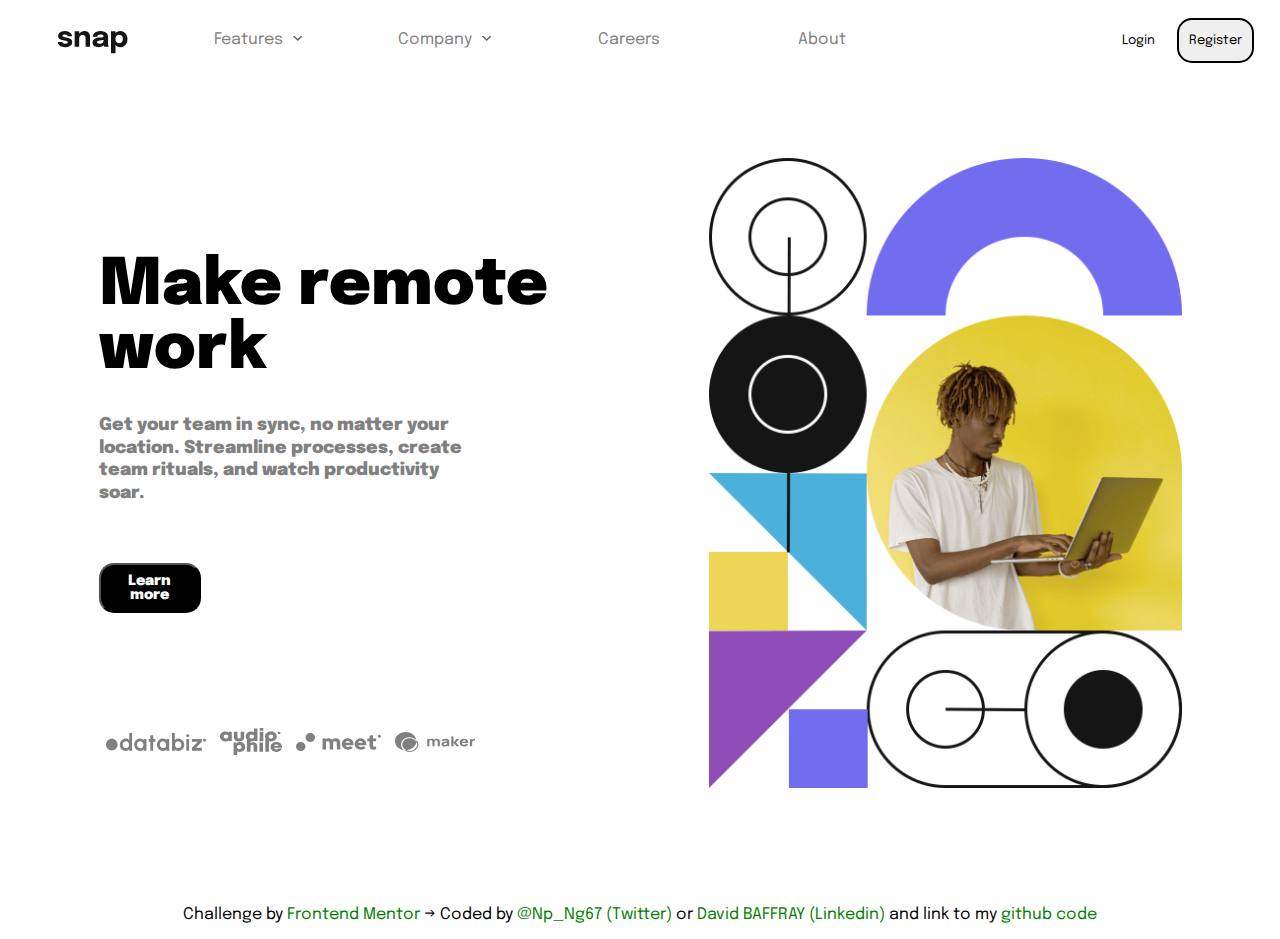
==== commit a94aa96a: "Add third challenge" ====
--- a/FeM-Drop-down-navigation/index.html
+++ b/FeM-Drop-down-navigation/index.html
@@ -1 +1,334 @@
-<!DOCTYPE html><html lang="en"><head><link rel="stylesheet" href="/index.fed6342f.css"><meta charset="utf-8"><meta name="viewport" content="width=device-width, initial-scale=1.0"><link rel="preconnect" href="https://fonts.googleapis.com"><link rel="preconnect" href="https://fonts.gstatic.com" crossorigin><link href="https://fonts.googleapis.com/css2?family=Epilogue:wght@500&display=swap" rel="stylesheet"><link rel="icon" type="image/png" sizes="32x32" href="/favicon-32x32.fe944b6e.png"><title>Frontend Mentor | Intro section with dropdown navigation</title></head><body class="shadow"> <header> <div class="nav__mobile"> <svg width="165" height="35" viewBox="50 0 30 30">s<path d="M8.852 19.42a13.14 13.14 0 0 1-3.202-.385 9.648 9.648 0 0 1-2.756-1.137c-.811-.502-1.453-1.13-1.925-1.882-.473-.752-.709-1.63-.709-2.633v-.316h5.39v.246c0 .676.3 1.172.901 1.487.601.315 1.415.472 2.441.472a7.08 7.08 0 0 0 1.55-.166c.495-.11.903-.291 1.224-.542.321-.251.482-.569.482-.954 0-.618-.342-1.056-1.024-1.313-.683-.256-1.777-.513-3.282-.77a21.716 21.716 0 0 1-2.59-.595A10.937 10.937 0 0 1 2.938 9.91 5.28 5.28 0 0 1 1.17 8.28C.727 7.622.505 6.82.505 5.875c0-1.26.382-2.322 1.146-3.185.764-.863 1.782-1.517 3.054-1.96C5.977.287 7.377.065 8.905.065c1.458 0 2.818.242 4.078.726 1.26.484 2.28 1.179 3.062 2.083.782.904 1.172 1.992 1.172 3.264v.245H11.88v-.21c0-.467-.149-.846-.446-1.138a2.804 2.804 0 0 0-1.129-.656 4.616 4.616 0 0 0-1.418-.219c-.443 0-.9.05-1.373.149-.473.099-.872.262-1.199.49-.327.227-.49.545-.49.954 0 .396.175.72.525.97.35.252.84.456 1.47.613.63.158 1.36.306 2.188.447.781.128 1.607.306 2.476.533a10.96 10.96 0 0 1 2.45.963 5.34 5.34 0 0 1 1.855 1.627c.472.671.709 1.52.709 2.546 0 1.062-.245 1.972-.735 2.73a5.607 5.607 0 0 1-1.987 1.847 10.04 10.04 0 0 1-2.782 1.05 14.432 14.432 0 0 1-3.142.341ZM33.48 19V8.92c0-.77-.1-1.473-.298-2.109a2.965 2.965 0 0 0-1.067-1.531c-.513-.385-1.254-.577-2.223-.577-.84 0-1.566.192-2.178.577a3.754 3.754 0 0 0-1.41 1.61c-.326.688-.49 1.482-.49 2.38L24.31 8.185c0-1.61.35-3.022 1.05-4.235a7.627 7.627 0 0 1 2.844-2.853C29.398.41 30.726.066 32.183.066c1.53 0 2.786.306 3.772.919.986.612 1.721 1.464 2.205 2.555.484 1.09.726 2.365.726 3.824V19H33.48Zm-13.09 0V.415h5.425V19H20.39Zm28.389.385c-1.354 0-2.558-.216-3.614-.648-1.056-.431-1.881-1.055-2.476-1.872-.595-.817-.893-1.808-.893-2.975 0-1.318.362-2.392 1.085-3.22.724-.828 1.683-1.461 2.879-1.899a15.898 15.898 0 0 1 3.894-.866c2.041-.198 3.45-.38 4.226-.542.776-.164 1.164-.45 1.164-.858V6.47c0-.688-.33-1.23-.989-1.627-.66-.397-1.578-.595-2.756-.595-1.249 0-2.202.224-2.861.673-.66.45-.99 1.135-.99 2.056H42.11c0-1.493.406-2.753 1.217-3.78.81-1.026 1.91-1.805 3.298-2.336 1.389-.53 2.958-.796 4.708-.796 1.633 0 3.144.248 4.532.744 1.389.496 2.506 1.24 3.352 2.231.845.992 1.268 2.252 1.268 3.78v8.032c0 .479.015.937.044 1.374.03.438.096.837.201 1.199.117.408.263.747.438 1.015.175.268.32.455.437.56h-5.337a3.723 3.723 0 0 1-.376-.508 3.962 3.962 0 0 1-.43-.892 7.195 7.195 0 0 1-.305-1.234 9.674 9.674 0 0 1-.097-1.461l1.12.77c-.326.77-.854 1.432-1.583 1.986-.73.554-1.593.98-2.59 1.278-.998.297-2.074.446-3.23.446Zm1.452-4.06a6.14 6.14 0 0 0 2.389-.464 4.104 4.104 0 0 0 1.81-1.461c.467-.665.7-1.534.7-2.608V8.92l1.348 1.313c-.77.28-1.66.51-2.669.69a41.68 41.68 0 0 1-3.019.43c-1.19.116-2.08.317-2.668.603-.59.286-.884.767-.884 1.444 0 .642.25 1.123.752 1.444.502.32 1.249.481 2.24.481Zm13.742 11.323V.415h5.442v26.233h-5.442Zm11.182-7.228a7.325 7.325 0 0 1-4.042-1.181c-1.225-.788-2.205-1.85-2.94-3.185-.735-1.336-1.103-2.838-1.103-4.507v-.28l2.345-.052v.21c0 .863.21 1.619.63 2.266.42.648.963 1.146 1.628 1.496.665.35 1.359.526 2.082.526 1.19 0 2.226-.412 3.106-1.234.881-.823 1.322-2.109 1.322-3.859s-.438-3.025-1.313-3.824c-.875-.799-1.913-1.199-3.115-1.199-.723 0-1.417.173-2.082.517a4.308 4.308 0 0 0-1.628 1.461c-.42.63-.63 1.383-.63 2.257l-2.345-.14c0-1.68.368-3.164 1.103-4.453.735-1.29 1.715-2.307 2.94-3.054a7.619 7.619 0 0 1 4.042-1.12c1.505 0 2.911.37 4.218 1.111 1.306.741 2.365 1.823 3.176 3.247.81 1.423 1.216 3.155 1.216 5.197 0 2.135-.396 3.932-1.19 5.39-.793 1.458-1.843 2.558-3.15 3.299a8.51 8.51 0 0 1-4.27 1.111Z" fill="#151515"/></svg> <div class="btn__burger"> <svg aria-hidden="true" class="hide"><defs><symbol id="burger" viewBox="0 0 16 16"><path fill-rule="evenodd" d="M2.5 12a.5.5 0 0 1 .5-.5h10a.5.5 0 0 1 0 1H3a.5.5 0 0 1-.5-.5zm0-4a.5.5 0 0 1 .5-.5h10a.5.5 0 0 1 0 1H3a.5.5 0 0 1-.5-.5zm0-4a.5.5 0 0 1 .5-.5h10a.5.5 0 0 1 0 1H3a.5.5 0 0 1-.5-.5z"/></symbol><symbol id="cross" viewBox="0 0 16 16"><path d="M2.146 2.854a.5.5 0 1 1 .708-.708L8 7.293l5.146-5.147a.5.5 0 0 1 .708.708L8.707 8l5.147 5.146a.5.5 0 0 1-.708.708L8 8.707l-5.146 5.147a.5.5 0 0 1-.708-.708L7.293 8 2.146 2.854Z"/></symbol></defs></svg> <div id="icon"> <svg width="32" height="32" fill="currentColor"><use href="#burger"/></svg> </div> </div> </div> <nav> <div class="sidebar"> <ul class="nav-links"> <li class="block-menu"> <label> <a href="javascript:void(0)"> <span class="link_name">Features</span> </a> <svg class="arrow" width="10" height="6" version="1.1" id="svg4"><path stroke="#686868" stroke-width="1.533" fill="none" d="M1.523.016 5.758 3.96 9.993.016" id="path2"/></svg> </label> <ul class="sub-menu"> <li> <svg width="14" height="16"><path d="M14 3v12a1 1 0 0 1-1 1H1a1 1 0 0 1-1-1V3a1 1 0 0 1 1-1h1V1a1 1 0 1 1 2 0v1h2V1a1 1 0 1 1 2 0v1h2V1a1 1 0 0 1 2 0v1h1a1 1 0 0 1 1 1Zm-2 3H2v1h10V6Zm0 3H2v1h10V9Zm0 3H2v1h10v-1Z" fill="#726CEE"/></svg> <a href="javascript:void(0)">Todo List</a> </li> <li> <svg width="16" height="16"><path d="M12.667 8.667h-4v4h4v-4ZM11.334 0v1.333H4.667V0h-2v1.333h-1C.75 1.333 0 2.083 0 3v11.333C0 15.25.75 16 1.667 16h12.667C15.25 16 16 15.25 16 14.333V3c0-.917-.75-1.667-1.666-1.667h-1V0h-2Zm3 14.333H1.667V5.5h12.667v8.833Z" fill="#4BB1DA"/></svg> <a href="javascript:void(0)">Calendar</a> </li> <li> <svg width="13" height="17"><path d="M6.408 13.916c-3.313 0-6-1.343-6-3 0-.612.371-1.18 1-1.654V7.916a5 5 0 0 1 3.041-4.6 2 2 0 0 1 3.507-1.664 2 2 0 0 1 .411 1.664 5.002 5.002 0 0 1 3.041 4.6v1.346c.629.474 1 1.042 1 1.654 0 1.657-2.687 3-6 3Zm0 1c.694 0 1.352-.066 1.984-.16.004.054.016.105.016.16a2 2 0 0 1-4 0c0-.055.012-.106.016-.16.633.094 1.29.16 1.984.16Z" fill="#EDD556"/></svg> <a href="javascript:void(0)">Reminders</a> </li> <li> <svg width="16" height="16"><path d="M8 0a8 8 0 1 1 0 16A8 8 0 0 1 8 0Zm0 2.133a5.867 5.867 0 1 0 0 11.734A5.867 5.867 0 0 0 8 2.133ZM8 3.2a4.8 4.8 0 1 1 0 9.6 4.8 4.8 0 0 1 0-9.6Zm-.533 2.667a.533.533 0 0 0-.534.533v2.133c0 .295.24.534.534.534h3.2a.533.533 0 0 0 0-1.067H8V6.4a.533.533 0 0 0-.533-.533Z" fill="#8E4CB6"/></svg> <a href="javascript:void(0)">Planning</a> </li> </ul> </li> <li class="block-menu"> <label> <a href="javascript:void(0)"> <span class="link_name">Company</span> </a> <svg class="arrow" width="10" height="6" version="1.1" id="svg4"><path stroke="#686868" stroke-width="1.533" fill="none" d="M1.523.016 5.758 3.96 9.993.016" id="path2"/></svg> </label> <ul class="company sub-menu"> <li> <a href="javascript:void(0)">History</a> </li> <li> <a href="javascript:void(0)">Our Team</a> </li> <li> <a href="javascript:void(0)">Blog</a> </li> </ul> </li> </ul> <ul class="nav-links"> <li> <a href="javascript:void(0)">Careers</a> </li> <li> <a href="javascript:void(0)">About</a> </li> </ul> <div class="group__button"> <button>Login</button> <button>Register</button> </div> </div> </nav> </header> <main> <section> <div class="img"></div> <article> <h1> Make remote work </h1> <p> Get your team in sync, no matter your location. Streamline processes, create team rituals, and watch productivity soar. </p> <button> Learn more </button> <div class="link--client"> <svg width="100" height="18" version="1.1" id="svg145"><path d="M19.893 17.999c.74 0 1.393-.165 1.956-.495a4.399 4.478 0 0 0 1.4-1.286v1.474h2.823V.002h-2.824v7.371a4.285 4.362 0 0 0-1.4-1.291c-.562-.326-1.215-.49-1.955-.49-.84 0-1.628.162-2.36.484a6.172 6.172 0 0 0-1.94 1.338A6.183 6.295 0 0 0 14.28 9.39a5.904 6.01 0 0 0-.474 2.406c0 .857.158 1.659.474 2.406a6.296 6.296 0 0 0 1.314 1.975 6.177 6.289 0 0 0 1.938 1.339c.733.322 1.52.483 2.36.483zm.035-2.772a3.023 3.077 0 0 1-1.615-.46 3.382 3.443 0 0 1-1.615-2.971c0-.637.147-1.215.44-1.733a3.447 3.51 0 0 1 1.169-1.245 2.986 3.04 0 0 1 1.621-.466 2.83 2.83 0 0 1 1.59.46c.468.307.832.722 1.094 1.244a3.82 3.82 0 0 1 .393 1.74c0 .63-.13 1.205-.393 1.727a3.12 3.176 0 0 1-1.087 1.245c-.463.306-.996.46-1.597.46zM34.394 18c.701 0 1.313-.163 1.833-.49a3.867 3.937 0 0 0 1.268-1.28l.115 1.463h2.836V5.899h-2.824l.127 1.51a5.296 5.392 0 0 0-1.545-1.32c-.605-.347-1.293-.52-2.065-.52a5.71 5.71 0 0 0-2.315.471 6.026 6.135 0 0 0-1.897 1.31 5.937 5.937 0 0 0-1.273 1.946 6.019 6.128 0 0 0-.452 2.37 6.13 6.24 0 0 0 1.805 4.47 6.328 6.443 0 0 0 1.98 1.367c.748.331 1.55.496 2.407.496zm.08-2.772a3.102 3.158 0 0 1-1.602-.448 3.736 3.803 0 0 1-1.233-1.196 3.579 3.643 0 0 1-.578-1.658c-.054-.66.05-1.26.312-1.798a3.175 3.232 0 0 1 1.117-1.29 2.917 2.97 0 0 1 1.637-.485 2.934 2.987 0 0 1 1.586.448c.47.299.856.698 1.157 1.197.3.5.478 1.055.532 1.67.047.651-.048 1.247-.283 1.786a2.99 3.045 0 0 1-1.036 1.291c-.456.322-.991.483-1.608.483zm12.708 2.466V8.776h2.245V5.899h-2.245V2.197h-2.824v3.702h-1.713v2.878h1.713v8.915h2.824zm9.963.306c.703 0 1.313-.163 1.835-.49a3.867 3.937 0 0 0 1.266-1.28l.116 1.463h2.835V5.899h-2.823l.129 1.51a5.296 5.392 0 0 0-1.546-1.32c-.606-.347-1.294-.52-2.066-.52a5.71 5.71 0 0 0-2.314.471 6.026 6.135 0 0 0-1.898 1.31 5.937 5.937 0 0 0-1.273 1.946 6.019 6.128 0 0 0-.45 2.37 6.13 6.24 0 0 0 1.804 4.47 6.328 6.443 0 0 0 1.98 1.367 5.88 5.88 0 0 0 2.406.496zm.081-2.772a3.102 3.158 0 0 1-1.603-.448 3.736 3.803 0 0 1-1.232-1.196 3.579 3.643 0 0 1-.579-1.658c-.053-.66.05-1.26.313-1.798a3.175 3.232 0 0 1 1.116-1.29 2.917 2.97 0 0 1 1.638-.485 2.934 2.987 0 0 1 1.586.448 3.6 3.6 0 0 1 1.157 1.197c.3.5.478 1.055.532 1.67.046.651-.048 1.247-.283 1.786a2.99 3.045 0 0 1-1.036 1.291c-.455.322-.992.483-1.609.483zM72.132 18c.848 0 1.641-.162 2.378-.483a6.158 6.27 0 0 0 3.258-3.326 5.987 6.095 0 0 0 .474-2.418c0-1.14-.274-2.18-.822-3.12a6.21 6.323 0 0 0-2.21-2.245c-.926-.558-1.952-.837-3.078-.837-.725 0-1.367.166-1.927.5A4.552 4.634 0 0 0 68.8 7.373V.003h-2.824v17.69H68.8v-1.498a4.552 4.634 0 0 0 1.405 1.303c.56.334 1.202.5 1.927.5zm-.035-2.783c-.586 0-1.11-.153-1.574-.46a3.12 3.176 0 0 1-1.088-1.244 3.7 3.767 0 0 1-.393-1.74c0-.62.131-1.193.393-1.716a3.164 3.221 0 0 1 1.088-1.25 2.796 2.847 0 0 1 1.575-.466c.593 0 1.137.153 1.631.46.493.307.887.722 1.18 1.245.293.521.44 1.098.44 1.727 0 .637-.147 1.215-.44 1.734a3.43 3.491 0 0 1-1.175 1.244 3.036 3.09 0 0 1-1.636.466zm9.652-11.074c.41 0 .755-.14 1.037-.419.28-.278.422-.63.422-1.055a1.43 1.43 0 0 0-.422-1.05 1.418 1.443 0 0 0-1.036-.424c-.41 0-.757.141-1.042.425a1.381 1.406 0 0 0-.428 1.049c0 .425.142.777.428 1.055.285.28.633.419 1.042.419zM98.542 8.64c.409 0 .754-.14 1.036-.418.281-.28.423-.631.423-1.056a1.43 1.43 0 0 0-.423-1.05 1.418 1.443 0 0 0-1.036-.424c-.409 0-.756.141-1.042.425a1.381 1.406 0 0 0-.427 1.049c0 .425.142.777.427 1.056.286.278.633.418 1.042.418zm-92.71 8.75c1.623 0 2.992-.555 4.11-1.661 1.118-1.107 1.676-2.504 1.676-4.188 0-1.654-.558-3.041-1.676-4.164-1.118-1.123-2.487-1.685-4.11-1.685-1.622 0-2.999.562-4.132 1.685C.567 8.5 0 9.888 0 11.542c0 1.684.566 3.08 1.7 4.188 1.132 1.106 2.51 1.66 4.132 1.66zm77.318.301V5.899h-2.824v11.794h2.824zm12.726 0v-2.878h-5.81l5.81-6.037V5.899h-9.884v2.878h5.821l-5.82 6.037v2.878h9.882z" fill="gray" id="path143" style="stroke-width:.89178px"/></svg> <svg width="62" height="27" version="1.1" id="svg19"><path d="M5.504 13.426c1.218 0 2.306-.354 3.165-.968l.31.654h2.793V3.855H9.079l-.37.716c-.865-.631-1.97-.995-3.205-.995-3.208 0-5.5 2.04-5.5 4.908 0 2.877 2.293 4.942 5.5 4.942zm.483-2.824c-1.353 0-2.348-.902-2.348-2.111 0-1.202.986-2.104 2.348-2.104 1.354 0 2.348.903 2.348 2.104 0 1.209-.994 2.111-2.348 2.111zm13.099 2.824c3.098 0 5.162-1.687 5.162-4.278V3.864h-3.613V9.01c0 .967-.584 1.552-1.55 1.552-.964 0-1.56-.575-1.56-1.552V3.864h-3.613v5.284c0 2.59 2.075 4.278 5.174 4.278zm12.197.01c1.222 0 2.31-.368 3.164-1.001l.34.687h2.674V.522H33.89v3.682a4.91 4.347 0 0 0-2.607-.643c-3.219 0-5.511 2.055-5.511 4.932 0 2.878 2.293 4.942 5.512 4.942zm.484-2.824c-1.354 0-2.348-.91-2.348-2.118 0-1.21.993-2.119 2.347-2.119s2.349.91 2.349 2.119c0 1.208-.995 2.118-2.349 2.118zm11.545-7.906V0h-3.558v2.706Zm.027 10.416V3.864h-3.61v9.258h3.612zm7.543.304c3.409 0 5.881-2.073 5.881-4.933 0-2.87-2.472-4.932-5.88-4.932-3.42 0-5.882 2.063-5.882 4.932 0 2.86 2.461 4.933 5.882 4.933zm8.29-7.2c.393 0 .724-.118.995-.351.27-.233.406-.527.406-.882 0-.349-.136-.641-.406-.877a1.362 1.206 0 0 0-.995-.355 1.48 1.48 0 0 0-1.001.355 1.328 1.176 0 0 0-.411.877c0 .355.136.649.41.882.275.233.609.35 1.002.35zm-8.29 4.335c-1.317 0-2.262-.843-2.262-2.068 0-1.224.945-2.067 2.263-2.067 1.316 0 2.261.85 2.261 2.068 0 1.224-.944 2.067-2.261 2.067zM17.183 27.003v-3.645a4.917 4.354 0 0 0 2.557.615c3.207 0 5.5-2.057 5.5-4.942 0-2.884-2.293-4.932-5.5-4.932-1.246 0-2.357.38-3.219 1.038l-.452-.734H13.61v12.6Zm2.074-5.854c-1.354 0-2.348-.902-2.348-2.118 0-1.216.994-2.119 2.348-2.119 1.353 0 2.348.903 2.348 2.12 0 1.215-1.003 2.117-2.348 2.117zm11.254 2.51v-4.943c0-1.188.681-1.873 1.775-1.873.943 0 1.368.545 1.368 1.613v5.204h3.612v-5.575c0-2.4-1.548-3.956-3.956-3.956a4.485 3.971 0 0 0-2.8.883v-3.953h-3.612v12.6h3.612zm12.5-10.415v-2.707h-3.557v2.707zm.029 10.416v-9.258h-3.613v9.258zm5.885 0v-12.6h-3.613v12.6h3.615zm7.359.304c2.632 0 4.753-1.32 5.491-3.433H58.18c-.347.542-1.053.868-1.896.868-1.141 0-1.906-.55-2.14-1.611h7.788c.046-.286.074-.566.074-.844 0-2.716-2.341-4.845-5.722-4.845-3.293 0-5.698 2.087-5.698 4.925 0 2.828 2.425 4.94 5.698 4.94zm2.163-5.942h-4.24c.291-.92 1.023-1.425 2.077-1.425 1.09 0 1.845.5 2.163 1.425z" fill="gray" id="path17" style="stroke-width:.799264px"/></svg> <svg width="85" height="18" version="1.1" id="svg252"><path d="M4.758 8.998a4.758 4.499 0 1 1 0 8.998 4.758 4.499 0 0 1 0-8.998zM14.275 0a4.758 4.499 0 1 1 0 8.998 4.758 4.499 0 0 1 0-8.998zm15.717 16.503V8.966c.215-.264.476-.462.784-.594a2.635 2.635 0 0 1 1.042-.198c.559 0 1.007.185 1.344.553.336.367.504.85.504 1.447v6.329h3.481V9.716a6.727 6.36 0 0 0-.042-.709c.229-.263.501-.467.816-.614a2.478 2.478 0 0 1 1.054-.218c.558 0 1.005.184 1.342.552.337.367.505.85.505 1.447v6.329h3.482V9.716c0-1.292-.412-2.353-1.236-3.186-.823-.833-1.88-1.25-3.17-1.25-.745 0-1.433.133-2.063.396a4.728 4.47 0 0 0-1.633 1.125 4.107 3.884 0 0 0-1.45-1.115 4.286 4.053 0 0 0-1.923-.405c-.53 0-1.036.076-1.515.229-.48.153-.92.381-1.322.686V5.49H26.51v11.014Zm22.048.208c.945 0 1.794-.132 2.546-.396.752-.263 1.486-.687 2.203-1.269l-2.3-1.979a2.85 2.85 0 0 1-.988.615 3.455 3.266 0 0 1-1.29.219c-.658 0-1.231-.164-1.718-.49a3.064 2.897 0 0 1-1.076-1.26h8.103v-.833a7.366 6.964 0 0 0-.43-2.404 5.628 5.628 0 0 0-1.193-1.905 5.591 5.286 0 0 0-1.816-1.25 5.434 5.138 0 0 0-2.299-.458c-.83 0-1.608.146-2.331.437a5.74 5.428 0 0 0-1.881 1.208 6.05 5.72 0 0 0-1.257 1.822 6.108 5.775 0 0 0-.463 2.238c0 .792.162 1.538.484 2.239a6.07 5.739 0 0 0 1.311 1.82 5.965 5.64 0 0 0 1.966 1.21 6.392 6.044 0 0 0 2.429.436zm2.062-6.913h-4.749c.172-.555.467-.985.882-1.29.415-.306.91-.459 1.482-.459.559 0 1.05.16 1.473.48.422.32.727.742.913 1.27zm10.724 6.913c.946 0 1.794-.132 2.546-.396.752-.263 1.487-.687 2.202-1.269l-2.299-1.979a2.85 2.85 0 0 1-.989.615 3.455 3.266 0 0 1-1.288.219c-.66 0-1.233-.164-1.72-.49a3.064 2.897 0 0 1-1.074-1.26h8.101v-.833a7.366 6.964 0 0 0-.43-2.404 5.598 5.598 0 0 0-1.192-1.905 5.591 5.286 0 0 0-1.816-1.25 5.434 5.138 0 0 0-2.3-.458c-.83 0-1.608.146-2.33.437a5.74 5.428 0 0 0-1.881 1.208 6.05 5.72 0 0 0-1.257 1.822 6.108 5.775 0 0 0-.462 2.238c0 .792.162 1.538.483 2.239a6.07 5.739 0 0 0 1.31 1.82 5.965 5.64 0 0 0 1.967 1.21 6.392 6.044 0 0 0 2.429.436zm2.063-6.913H62.14c.171-.555.465-.985.88-1.29.416-.306.91-.459 1.483-.459.559 0 1.05.16 1.472.48.423.32.727.742.914 1.27zm10.787 6.85c.33 0 .738-.03 1.225-.093a7.014 6.632 0 0 0 1.204-.24v-2.728a5.793 5.793 0 0 1-.796.177 5.192 4.91 0 0 1-.774.052c-.558 0-.948-.1-1.17-.301-.223-.202-.333-.546-.333-1.032V8.3h3.18V5.49h-3.18V1.93l-3.481.728V5.49h-2.3V8.3h2.3v4.852c0 1.152.347 2.023 1.042 2.613.694.59 1.722.885 3.083.885zm5.75-11.9c.44 0 .812-.14 1.115-.419.303-.279.455-.63.455-1.055 0-.417-.152-.767-.455-1.05a1.526 1.443 0 0 0-1.115-.424c-.44 0-.815.141-1.122.425a1.487 1.406 0 0 0-.46 1.049c0 .425.153.776.46 1.055.307.28.681.42 1.122.42z" fill="gray" fill-rule="evenodd" id="path250" style="stroke-width:.925373px"/></svg> <svg width="80" height="20" version="1.1" id="svg359"><path d="M34.418 14.285V9.804c0-.425.137-.77.413-1.038.275-.267.64-.4 1.096-.4.476 0 .848.136 1.12.407.27.271.404.652.404 1.14v4.371h2.183v-4.48c0-.283.063-.533.19-.75.125-.217.3-.386.525-.507.224-.121.49-.182.794-.182.477 0 .85.137 1.12.408.27.271.405.652.405 1.14v4.371h2.183V9.421c0-.809-.254-1.463-.759-1.963s-1.253-.75-2.243-.75c-.578 0-1.103.109-1.576.325-.474.216-.852.52-1.132.907l.06-.08-.035-.058a2.567 2.191 0 0 0-.67-.64l-.142-.085c-.436-.246-.995-.37-1.673-.37-.594 0-1.13.112-1.61.336-.319.15-.595.334-.827.554l-.1.1v-.811h-1.926v7.398h2.2zm14.927.206c.75 0 1.369-.11 1.858-.333.38-.172.741-.428 1.082-.767l.014-.015v.91h1.91V9.763c0-.338-.016-.644-.049-.919a2.588 2.209 0 0 0-.305-.821 2.546 2.173 0 0 0-1.348-1.041c-.594-.201-1.274-.302-2.038-.302-1.044 0-1.868.191-2.472.575a3.35 2.859 0 0 0-1.236 1.494l1.975.534a1.23 1.23 0 0 1 .73-.706 2.82 2.82 0 0 1 1.003-.198c.577 0 .99.102 1.236.308.172.144.284.345.336.603l.015.096-.349.045-.356.045-.345.044c-.562.07-1.064.144-1.509.222a9.248 9.248 0 0 0-1.147.267c-.466.147-.836.328-1.111.545a1.936 1.936 0 0 0-.598.75 3.14 2.68 0 0 0-.186.939c0 .41.112.787.334 1.126.222.34.548.612.98.816.43.203.955.305 1.576.305zm.465-1.466c-.251 0-.468-.033-.65-.096a.93.793 0 0 1-.42-.278.868.741 0 0 1-.15-.435.63.63 0 0 1 .093-.335.908.908 0 0 1 .289-.278 2.45 2.45 0 0 1 .518-.237c.187-.058.403-.114.65-.164.246-.05.57-.106.97-.168.251-.038.55-.083.898-.133l.03-.003v.006a15.342 13.096 0 0 1-.015.277l-.01.155a1.66 1.66 0 0 1-.196.702c-.059.105-.17.235-.333.39a2.263 1.932 0 0 1-.658.415c-.275.121-.615.182-1.015.182zm8.7 1.26v-3.562l3.001 3.562h2.842l-3.339-3.7 3.13-3.699h-2.696L58.51 10.45V4.42h-2.215l-.016 9.865zm14.6-3.178c.09-.895-.017-1.674-.323-2.336a3.351 3.351 0 0 0-1.412-1.542c-.636-.365-1.41-.548-2.32-.548-.855 0-1.613.165-2.27.497a4.089 3.49 0 0 0-1.55 1.394c-.374.598-.562 1.302-.562 2.11 0 .74.193 1.396.575 1.969a4.14 3.533 0 0 0 1.59 1.35c.676.327 1.458.49 2.346.49.835 0 1.604-.187 2.308-.562a3.84 3.278 0 0 0 1.545-1.576l-2.184-.534c-.16.302-.393.532-.697.691-.305.161-.672.24-1.1.24-.68 0-1.194-.188-1.545-.565-.242-.26-.401-.596-.476-1.008l-.012-.07zM70.9 9.723h-3.818l.015-.063c.075-.27.186-.5.337-.691l.078-.092c.35-.386.897-.58 1.64-.58.637 0 1.095.166 1.376.498.173.203.293.487.36.85zm6.213 4.562v-3.782c0-.283.046-.538.136-.764a1.97 1.682 0 0 1 .402-.589c.177-.166.393-.3.65-.401a2.74 2.74 0 0 1 .863-.188c.319-.021.598 0 .839.065v-1.74a4.07 3.474 0 0 0-.786-.017 4.08 4.08 0 0 0-.763.117 2.798 2.389 0 0 0-.683.256c-.273.136-.502.31-.69.52a3.121 2.664 0 0 0-.206.263l-.034.053V6.886h-1.927v7.4h2.2zM10.713.013c5.332 0 9.753 3.328 10.567 7.683a8.694 7.421 0 0 1-12.268 10.47c-5.1-.694-9-4.468-9-9.02 0-5.044 4.791-9.133 10.7-9.133zm3.998 5.138a8.694 7.421 0 0 0-5.698 13.016 10.821 9.237 0 0 0 2.574.085 7.357 6.28 0 0 1 3.147-11.96 7.364 6.286 0 0 1 6.645 3.6 10.701 9.135 0 0 1-9.793 8.36 7.357 6.28 0 0 0 9.793-8.36 10.78 9.201 0 0 0-.098-2.196 8.673 7.403 0 0 0-6.57-2.545Z" fill="gray" id="path357" style="stroke-width:.901117px"/></svg> </div> </article> </section> </main> <footer> <div class="attribution"> Challenge by <a href="https://www.frontendmentor.io?ref=challenge" target="_blank" rel="noopener"> Frontend Mentor </a>&rarr; Coded by <a href="https://twitter.com/Np_Ng67" target="_blank" rel="noopener"> @Np_Ng67 (Twitter) </a> or <a href="https://www.linkedin.com/in/david-baffray-189b6422b/" target="_blank" rel="noopener"> David BAFFRAY (Linkedin) </a> and link to my <a href="https://github.com/David-BAFFRAY/-FeM--02----Credit-card" target="_blank" rel="noopener"> github code </a> </div> </footer> <script src="/index.c226d9a7.js" type="module"></script> </body></html>+<!DOCTYPE html>
+<html lang="en">
+  <head>
+    <meta charset="UTF-8">
+    <meta name="viewport" content="width=device-width, initial-scale=1.0">
+    <link rel="preconnect" href="https://fonts.googleapis.com">
+    <link rel="preconnect" href="https://fonts.gstatic.com" crossorigin>
+    <link href="https://fonts.googleapis.com/css2?family=Epilogue:wght@500&display=swap" rel="stylesheet">
+    <link rel="icon" type="image/png" sizes="32x32" href="./images/favicon-32x32.png">
+    <link rel="stylesheet" href="./style/reset.css">
+    <link rel="stylesheet" href="./style/style.css">
+    <title>Frontend Mentor | Intro section with dropdown navigation</title>
+  </head>
+  <body class="shadow">
+    <header>
+      <div class="nav__mobile">
+        <svg 
+          width="150" 
+          height="50" 
+          viewbox="0 0 80 60" 
+          xmlns="http://www.w3.org/2000/svg">
+          <path d="M8.852 19.42c-1.108 0-2.175-.128-3.202-.385a9.648 9.648 0 0 1-2.756-1.137c-.811-.502-1.453-1.13-1.925-1.882-.473-.752-.709-1.63-.709-2.633v-.316h5.39v.246c0 .676.3 1.172.901 1.487.601.315 1.415.472 2.441.472a7.08 7.08 0 0 0 1.55-.166c.495-.11.903-.291 1.224-.542.321-.251.482-.569.482-.954 0-.618-.342-1.056-1.024-1.313-.683-.256-1.777-.513-3.282-.77a21.716 21.716 0 0 1-2.59-.595A10.937 10.937 0 0 1 2.938 9.91 5.28 5.28 0 0 1 1.17 8.28C.727 7.622.505 6.82.505 5.875c0-1.26.382-2.322 1.146-3.185.764-.863 1.782-1.517 3.054-1.96C5.977.287 7.377.065 8.905.065c1.458 0 2.818.242 4.078.726 1.26.484 2.28 1.179 3.062 2.083.782.904 1.172 1.992 1.172 3.264v.245H11.88v-.21c0-.467-.149-.846-.446-1.138a2.804 2.804 0 0 0-1.129-.656 4.616 4.616 0 0 0-1.418-.219c-.443 0-.9.05-1.373.149-.473.099-.872.262-1.199.49-.327.227-.49.545-.49.954 0 .396.175.72.525.97.35.252.84.456 1.47.613.63.158 1.36.306 2.188.447.781.128 1.607.306 2.476.533.869.228 1.686.549 2.45.963a5.34 5.34 0 0 1 1.855 1.627c.472.671.709 1.52.709 2.546 0 1.062-.245 1.972-.735 2.73a5.607 5.607 0 0 1-1.987 1.847 10.04 10.04 0 0 1-2.782 1.05c-1.021.227-2.068.341-3.142.341ZM33.48 19V8.92c0-.77-.1-1.473-.298-2.109a2.965 2.965 0 0 0-1.067-1.531c-.513-.385-1.254-.577-2.223-.577-.84 0-1.566.192-2.178.577a3.754 3.754 0 0 0-1.41 1.61c-.326.688-.49 1.482-.49 2.38L24.31 8.185c0-1.61.35-3.022 1.05-4.235a7.627 7.627 0 0 1 2.844-2.853C29.398.41 30.726.066 32.183.066c1.53 0 2.786.306 3.772.919.986.612 1.721 1.464 2.205 2.555.484 1.09.726 2.365.726 3.824V19H33.48Zm-13.09 0V.415h5.425V19h-5.425Zm28.389.385c-1.354 0-2.558-.216-3.614-.648-1.056-.431-1.881-1.055-2.476-1.872-.595-.817-.893-1.808-.893-2.975 0-1.318.362-2.392 1.085-3.22.724-.828 1.683-1.461 2.879-1.899a15.898 15.898 0 0 1 3.894-.866c2.041-.198 3.45-.38 4.226-.542.776-.164 1.164-.45 1.164-.858V6.47c0-.688-.33-1.23-.989-1.627-.66-.397-1.578-.595-2.756-.595-1.249 0-2.202.224-2.861.673-.66.45-.99 1.135-.99 2.056H42.11c0-1.493.406-2.753 1.217-3.78.81-1.026 1.91-1.805 3.298-2.336 1.389-.53 2.958-.796 4.708-.796 1.633 0 3.144.248 4.532.744 1.389.496 2.506 1.24 3.352 2.231.845.992 1.268 2.252 1.268 3.78v8.032c0 .479.015.937.044 1.374.03.438.096.837.201 1.199.117.408.263.747.438 1.015.175.268.32.455.437.56h-5.337a3.723 3.723 0 0 1-.376-.508 3.962 3.962 0 0 1-.43-.892 7.195 7.195 0 0 1-.305-1.234 9.674 9.674 0 0 1-.097-1.461l1.12.77c-.326.77-.854 1.432-1.583 1.986-.73.554-1.593.98-2.59 1.278-.998.297-2.074.446-3.23.446Zm1.452-4.06a6.14 6.14 0 0 0 2.389-.464A4.104 4.104 0 0 0 54.43 13.4c.467-.665.7-1.534.7-2.608V8.92l1.348 1.313c-.77.28-1.66.51-2.669.69-1.01.182-2.015.324-3.019.43-1.19.116-2.08.317-2.668.603-.59.286-.884.767-.884 1.444 0 .642.25 1.123.752 1.444.502.32 1.249.481 2.24.481Zm13.742 11.323V.415h5.442v26.233h-5.442Zm11.182-7.228a7.325 7.325 0 0 1-4.042-1.181c-1.225-.788-2.205-1.85-2.94-3.185-.735-1.336-1.103-2.838-1.103-4.507v-.28l2.345-.052v.21c0 .863.21 1.619.63 2.266.42.648.963 1.146 1.628 1.496.665.35 1.359.526 2.082.526 1.19 0 2.226-.412 3.106-1.234.881-.823 1.322-2.109 1.322-3.859s-.438-3.025-1.313-3.824c-.875-.799-1.913-1.199-3.115-1.199-.723 0-1.417.173-2.082.517a4.308 4.308 0 0 0-1.628 1.461c-.42.63-.63 1.383-.63 2.257l-2.345-.14c0-1.68.368-3.164 1.103-4.453.735-1.29 1.715-2.307 2.94-3.054a7.619 7.619 0 0 1 4.042-1.12c1.505 0 2.911.37 4.218 1.111 1.306.741 2.365 1.823 3.176 3.247.81 1.423 1.216 3.155 1.216 5.197 0 2.135-.396 3.932-1.19 5.39-.793 1.458-1.843 2.558-3.15 3.299a8.51 8.51 0 0 1-4.27 1.111Z" fill="#151515"/>
+        </svg>
+        <div class="btn__burger">
+          <svg xmlns="http://www.w3.org/2000/svg" aria-hidden="true" class="hide">
+            <defs>
+              <symbol id="burger" viewBox="0 0 14 14">
+                <path fill-rule="evenodd" d="M2.5 12a.5.5 0 0 1 .5-.5h10a.5.5 0 0 1 0 1H3a.5.5 0 0 1-.5-.5zm0-4a.5.5 0 0 1 .5-.5h10a.5.5 0 0 1 0 1H3a.5.5 0 0 1-.5-.5zm0-4a.5.5 0 0 1 .5-.5h10a.5.5 0 0 1 0 1H3a.5.5 0 0 1-.5-.5z"/>
+              </symbol>
+              <symbol id="cross" viewBox="0 0 14 14">
+                <path d="M2.146 2.854a.5.5 0 1 1 .708-.708L8 7.293l5.146-5.147a.5.5 0 0 1 .708.708L8.707 8l5.147 5.146a.5.5 0 0 1-.708.708L8 8.707l-5.146 5.147a.5.5 0 0 1-.708-.708L7.293 8 2.146 2.854Z"/>
+              </symbol>
+            </defs>
+          </svg>
+          <div id="icon">
+            <svg width="42" height="52" fill="currentColor">
+              <use href="#burger"></use>
+            </svg>
+          </div>
+        </div>
+      </div>
+      <nav>
+        <div class="sidebar">
+          <ul class="nav-links">
+            <li class="block-menu">
+              <label class="arrow">
+                <span class="link_name">Features</span>
+                <svg
+                  width="10"
+                  height="5"
+                  viewbox="0 0 10 5"
+                  version="1.1"
+                  id="svg4"
+                  sodipodi:docname="icon-arrow-down.svg"
+                  xmlns:inkscape="http://www.inkscape.org/namespaces/inkscape"
+                  xmlns:sodipodi="http://sodipodi.sourceforge.net/DTD/sodipodi-0.dtd"
+                  xmlns="http://www.w3.org/2000/svg"
+                  xmlns:svg="http://www.w3.org/2000/svg">
+                <path
+                  stroke="#686868"
+                  stroke-width="1.53271"
+                  fill="none"
+                  d="M 1.5227493,0.01578301 5.7578126,3.9603249 9.9928757,0.01578301"
+                  id="path2" />
+                </svg>
+              </label>
+              <ul class="sub-menu">
+                <li>
+                  <svg width="14" height="16" xmlns="http://www.w3.org/2000/svg"><path d="M14 3v12a1 1 0 0 1-1 1H1a1 1 0 0 1-1-1V3a1 1 0 0 1 1-1h1V1a1 1 0 1 1 2 0v1h2V1a1 1 0 1 1 2 0v1h2V1a1 1 0 0 1 2 0v1h1a1 1 0 0 1 1 1Zm-2 3H2v1h10V6Zm0 3H2v1h10V9Zm0 3H2v1h10v-1Z" fill="#726CEE"/></svg>
+                  <a href="javascript:void(0)">Todo List</a>
+                </li>
+                <li>
+                  <svg width="16" height="16" xmlns="http://www.w3.org/2000/svg"><path d="M12.667 8.667h-4v4h4v-4ZM11.334 0v1.333H4.667V0h-2v1.333h-1C.75 1.333 0 2.083 0 3v11.333C0 15.25.75 16 1.667 16h12.667C15.25 16 16 15.25 16 14.333V3c0-.917-.75-1.667-1.666-1.667h-1V0h-2Zm3 14.333H1.667V5.5h12.667v8.833Z" fill="#4BB1DA"/></svg>
+                  <a href="javascript:void(0)">Calendar</a>
+                </li>
+                <li>
+                  <svg width="13" height="17" xmlns="http://www.w3.org/2000/svg"><path d="M6.408 13.916c-3.313 0-6-1.343-6-3 0-.612.371-1.18 1-1.654V7.916a5 5 0 0 1 3.041-4.6 2 2 0 0 1 3.507-1.664 2 2 0 0 1 .411 1.664 5.002 5.002 0 0 1 3.041 4.6v1.346c.629.474 1 1.042 1 1.654 0 1.657-2.687 3-6 3Zm0 1c.694 0 1.352-.066 1.984-.16.004.054.016.105.016.16a2 2 0 0 1-4 0c0-.055.012-.106.016-.16.633.094 1.29.16 1.984.16Z" fill="#EDD556"/></svg>
+                  <a href="javascript:void(0)">Reminders</a>
+                </li>
+                <li>
+                  <svg width="16" height="16" xmlns="http://www.w3.org/2000/svg"><path d="M8 0a8 8 0 1 1 0 16A8 8 0 0 1 8 0Zm0 2.133a5.867 5.867 0 1 0 0 11.734A5.867 5.867 0 0 0 8 2.133ZM8 3.2a4.8 4.8 0 1 1 0 9.6 4.8 4.8 0 0 1 0-9.6Zm-.533 2.667a.533.533 0 0 0-.534.533v2.133c0 .295.24.534.534.534h3.2a.533.533 0 0 0 0-1.067H8V6.4a.533.533 0 0 0-.533-.533Z" fill="#8E4CB6"/></svg>
+                  <a href="javascript:void(0)">Planning</a>
+                </li>
+              </ul>
+            </li>
+            <li class="block-menu">
+              <label class="arrow">
+                <span class="link_name">Company</span>
+                <svg
+                  width="10"
+                  height="5"
+                  viewbox="0 0 10 5"
+                  version="1.1"
+                  id="svg4"
+                  sodipodi:docname="icon-arrow-down.svg"
+                  xmlns:inkscape="http://www.inkscape.org/namespaces/inkscape"
+                  xmlns:sodipodi="http://sodipodi.sourceforge.net/DTD/sodipodi-0.dtd"
+                  xmlns="http://www.w3.org/2000/svg"
+                  xmlns:svg="http://www.w3.org/2000/svg">
+                <path
+                  stroke="#686868"
+                  stroke-width="1.53271"
+                  fill="none"
+                  d="M 1.5227493,0.01578301 5.7578126,3.9603249 9.9928757,0.01578301"
+                  id="path2" />
+                </svg>
+              </label>
+              <ul class="sub-menu company">
+                <li>
+                  <a href="javascript:void(0)">History</a>
+                </li>
+                <li>
+                  <a href="javascript:void(0)">Our Team</a>
+                </li>
+                <li>
+                  <a href="javascript:void(0)">Blog</a>
+                </li>
+              </ul>
+            </li>
+          </ul>
+          <ul class="nav-links">
+            <li>
+              <a class="link_name" href="javascript:void(0)">Careers</a>
+            </li>
+            <li>
+              <a href="javascript:void(0)">About</a>
+            </li>
+          </ul>
+          <div class="group__button">
+            <button>Login</button>
+            <button>Register</button>
+          </div>
+        </div>
+      </nav>
+    </header>
+    <main>
+      <section>
+        <picture>
+          <source media="(max-width: 1024px)" srcset="./images/image-hero-mobile.png">
+          <source media="(min-width: 1025px)" srcset="./images/image-hero-desktop.png">
+          <img src="./images/image-hero-mobile.png" alt="Guy work on PC">
+        </picture>
+        <article>
+          <h1>
+            Make remote work
+          </h1>
+          <p>
+            Get your team in sync, no matter your location. Streamline processes, 
+            create team rituals, and watch productivity soar.
+          </p>
+          <button>
+            Learn more
+          </button>
+          <div class="link--client">
+            <svg
+              width="100"
+              height="18"
+              version="1.1"
+              id="svg145"
+              sodipodi:docname="client-databiz.svg"
+              inkscape:version="1.1 (c68e22c387, 2021-05-23)"
+              xmlns:inkscape="http://www.inkscape.org/namespaces/inkscape"
+              xmlns:sodipodi="http://sodipodi.sourceforge.net/DTD/sodipodi-0.dtd"
+              xmlns="http://www.w3.org/2000/svg"
+              xmlns:svg="http://www.w3.org/2000/svg">
+            <defs
+              id="defs149" />
+            <sodipodi:namedview
+              id="namedview147"
+              pagecolor="#ffffff"
+              bordercolor="#666666"
+              borderopacity="1.0"
+              inkscape:pageshadow="2"
+              inkscape:pageopacity="0.0"
+              inkscape:pagecheckerboard="0"
+              showgrid="false"
+              width="113px"
+              inkscape:zoom="4"
+              inkscape:cx="44.875"
+              inkscape:cy="4.875"
+              inkscape:window-width="1920"
+              inkscape:window-height="1009"
+              inkscape:window-x="1072"
+              inkscape:window-y="92"
+              inkscape:window-maximized="1"
+              inkscape:current-layer="svg145" />
+            <path
+              d="m 19.892606,17.998881 c 0.740645,0 1.392908,-0.164664 1.955906,-0.494893 a 4.3988009,4.478328 0 0 0 1.39998,-1.28582 v 1.47388 h 2.823823 V 0.0027872 H 23.248492 V 7.3730873 A 4.2847874,4.3622532 0 0 0 21.848512,6.0818677 C 21.285514,5.7561384 20.633251,5.5923739 19.892606,5.5923739 c -0.840519,0 -1.628008,0.1619648 -2.359816,0.484095 -0.733575,0.32213 -1.379652,0.7684331 -1.939114,1.3380094 a 6.1832452,6.2950335 0 0 0 -1.313365,1.9759713 5.9039562,6.0106953 0 0 0 -0.474614,2.4051784 c 0,0.857514 0.158205,1.65924 0.474614,2.406078 0.31641,0.746837 0.753904,1.405495 1.313365,1.975071 a 6.1770584,6.2887349 0 0 0 1.93823,1.338909 c 0.733576,0.32213 1.520181,0.483195 2.3607,0.483195 z m 0.03535,-2.771398 a 3.0226842,3.077332 0 0 1 -1.61475,-0.4598 3.3815175,3.4426527 0 0 1 -1.61475,-2.972055 c 0,-0.637063 0.146715,-1.214737 0.440146,-1.733024 a 3.4469205,3.5092383 0 0 1 1.168415,-1.2444302 2.9864473,3.0404401 0 0 1 1.620937,-0.466099 c 0.59393,0 1.124225,0.1529668 1.590886,0.4598003 0.46666,0.3068335 0.830796,0.7216433 1.093292,1.2444299 0.262496,0.522787 0.393303,1.10226 0.393303,1.739323 0,0.629862 -0.130807,1.205737 -0.393303,1.727625 a 3.1199051,3.1763106 0 0 1 -1.087105,1.24443 c -0.463125,0.305933 -0.996072,0.4598 -1.597073,0.4598 z m 14.465576,2.771398 c 0.701758,0 1.313365,-0.162864 1.833939,-0.489493 a 3.8667379,3.9366456 0 0 0 1.267407,-1.279523 l 0.114896,1.462183 h 2.836198 V 5.8992073 h -2.823824 l 0.127271,1.5098723 A 5.2958841,5.3916297 0 0 0 36.204489,6.0881663 C 35.599068,5.7417415 34.910568,5.568979 34.138988,5.568979 c -0.825494,0 -1.597073,0.1574658 -2.314739,0.4714976 A 6.0259242,6.1348683 0 0 0 29.92668,7.3496925 C 29.378707,7.9075714 28.954471,8.5563305 28.653971,9.29597 a 6.0188536,6.12767 0 0 0 -0.451636,2.370085 6.1293318,6.2401456 0 0 0 1.804773,4.46933 6.3281926,6.4426016 0 0 0 1.97977,1.367704 c 0.747716,0.331128 1.55023,0.495792 2.406657,0.495792 z m 0.08043,-2.771398 A 3.1022285,3.1583144 0 0 1 32.871586,14.77938 3.7359316,3.8034744 0 0 1 31.63865,13.582639 3.5786106,3.6433092 0 0 1 31.060627,11.925199 c -0.05391,-0.660455 0.05038,-1.259726 0.311991,-1.79781 a 3.1747022,3.2320985 0 0 1 1.117151,-1.2912192 2.9166251,2.9693555 0 0 1 1.63773,-0.484095 2.9343016,2.9873515 0 0 1 1.585583,0.4481028 c 0.470195,0.2987352 0.855543,0.6982485 1.156928,1.1967399 0.3005,0.4993925 0.478149,1.0554715 0.532063,1.6691375 0.04684,0.65236 -0.04773,1.24803 -0.282825,1.787014 a 2.9908665,3.044939 0 0 1 -1.035843,1.291219 c -0.456054,0.32213 -0.991652,0.483195 -1.608564,0.483195 z M 47.18161,17.692948 V 8.7758829 h 2.244917 V 5.8992073 H 47.18161 V 2.196511 h -2.823823 v 3.7026963 h -1.712856 v 2.8775755 h 1.712856 v 8.9152652 h 2.823823 z m 9.963368,0.305933 c 0.702641,0 1.313365,-0.162864 1.834822,-0.489493 a 3.8667379,3.9366456 0 0 0 1.266522,-1.279523 l 0.115781,1.462183 h 2.835314 V 5.8992073 h -2.822944 l 0.128155,1.5098723 A 5.2958841,5.3916297 0 0 0 58.956821,6.0881663 C 58.351401,5.7417415 57.662901,5.568979 56.89132,5.568979 c -0.825493,0 -1.597073,0.1574658 -2.31474,0.4714976 A 6.0259242,6.1348683 0 0 0 52.679007,7.3496925 C 52.131035,7.9075714 51.706798,8.5563305 51.406298,9.29597 a 6.0188536,6.12767 0 0 0 -0.450752,2.370085 6.1293318,6.2401456 0 0 0 1.804773,4.46933 6.3281926,6.4426016 0 0 0 1.978886,1.367704 c 0.7486,0.331128 1.55023,0.495792 2.406657,0.495792 z m 0.08131,-2.771398 A 3.1022285,3.1583144 0 0 1 55.623024,14.77938 3.7359316,3.8034744 0 0 1 54.39097,13.582639 3.5786106,3.6433092 0 0 1 53.812064,11.925199 c -0.05303,-0.660455 0.05037,-1.259726 0.312875,-1.79781 a 3.1747022,3.2320985 0 0 1 1.116279,-1.2912192 2.9166251,2.9693555 0 0 1 1.637728,-0.484095 2.9343016,2.9873515 0 0 1 1.585584,0.4481028 c 0.470195,0.2987352 0.856427,0.6982485 1.157812,1.1967399 0.300501,0.4993925 0.477266,1.0554715 0.532063,1.6691375 0.04596,0.65236 -0.04861,1.24803 -0.283708,1.787014 a 2.9908665,3.044939 0 0 1 -1.035844,1.291219 c -0.455171,0.32213 -0.991653,0.483195 -1.608563,0.483195 z m 14.905722,2.771398 c 0.848472,0 1.641264,-0.161965 2.377491,-0.483195 a 6.1584981,6.2698391 0 0 0 3.258665,-3.325678 5.9870359,6.0952769 0 0 0 0.473731,-2.417775 c 0,-1.140053 -0.273986,-2.1802272 -0.821958,-3.1196234 A 6.2106438,6.3229276 0 0 0 75.210378,6.4066971 c -0.92625,-0.5578788 -1.952372,-0.8368183 -3.078366,-0.8368183 -0.724737,0 -1.367279,0.1664639 -1.92674,0.5002915 a 4.5517028,4.6339942 0 0 0 -1.406167,1.302917 V 0.0027872 H 65.975282 V 17.692948 h 2.823823 v -1.498175 a 4.5517028,4.6339942 0 0 0 1.405283,1.302917 c 0.560345,0.333828 1.202003,0.501191 1.92674,0.501191 z m -0.03536,-2.783096 c -0.585977,0 -1.110085,-0.152967 -1.57321,-0.459799 a 3.1199051,3.1763106 0 0 1 -1.08799,-1.24443 3.7005786,3.7674822 0 0 1 -0.393302,-1.739323 c 0,-0.620865 0.130806,-1.193141 0.393302,-1.715928 a 3.1640963,3.2213008 0 0 1 1.087106,-1.2507285 2.7964248,2.846982 0 0 1 1.574978,-0.4651991 c 0.593931,0 1.137483,0.1529668 1.631542,0.4598002 0.493175,0.3068334 0.887361,0.7216435 1.179908,1.2444304 0.29343,0.521886 0.440145,1.098661 0.440145,1.727625 0,0.637061 -0.146715,1.214737 -0.440145,1.733924 a 3.429244,3.4912422 0 0 1 -1.174605,1.243529 3.0359415,3.0908291 0 0 1 -1.636845,0.466099 z M 81.74892,4.1418887 c 0.409212,0 0.754788,-0.1394697 1.036728,-0.4184091 0.281056,-0.2789395 0.422468,-0.6307631 0.422468,-1.0554709 0,-0.4166096 -0.141412,-0.7666335 -0.422468,-1.0491722 A 1.4176565,1.4432867 0 0 0 81.749805,1.1941287 c -0.409212,0 -0.756555,0.1412692 -1.042032,0.4247078 a 1.3814197,1.4063947 0 0 0 -0.427771,1.0491722 c 0,0.4247078 0.142296,0.7765314 0.427771,1.0554709 0.285477,0.2789394 0.63282,0.4184091 1.042032,0.4184091 z m 16.79269,4.4990235 c 0.409213,0 0.754789,-0.1394697 1.036726,-0.4184092 0.281055,-0.2789394 0.422474,-0.6307631 0.422474,-1.0554708 0,-0.4166097 -0.141419,-0.7666337 -0.422474,-1.0491723 A 1.4176565,1.4432867 0 0 0 98.542491,5.693152 c -0.409214,0 -0.756553,0.1412694 -1.042026,0.4247079 a 1.3814197,1.4063947 0 0 0 -0.427778,1.0491723 c 0,0.4247077 0.142295,0.7765314 0.427778,1.0554708 0.285473,0.2789395 0.632812,0.4184092 1.042026,0.4184092 z M 5.8327049,17.390613 c 1.6218204,0 2.9917503,-0.554279 4.1097895,-1.661039 1.1171556,-1.10676 1.6757336,-2.503257 1.6757336,-4.187691 0,-1.6538415 -0.558578,-3.0413403 -1.6766173,-4.1642966 C 8.8244552,6.2546302 7.4545253,5.693152 5.8318211,5.693152 4.2100008,5.693152 2.8330002,6.2546302 1.6999355,7.3775864 0.56687091,8.5005427 3.3859e-4,9.8880415 3.3859e-4,11.541883 c 0,1.684434 0.5656485,3.080032 1.69871321,4.187691 1.1330645,1.10676 2.5100651,1.661039 4.1327693,1.661039 z M 83.149784,17.692048 V 5.8992073 H 80.325961 V 17.692948 h 2.823823 z m 12.726207,0 v -2.877575 h -5.80939 l 5.80939,-6.0376902 V 5.8992073 h -9.883823 v 2.8775755 h 5.820874 l -5.820874,6.0376902 v 2.877575 h 9.882941 z"
+              fill="#808080"
+              id="path143"
+              style="stroke-width:0.89178" />
+            </svg>
+            <svg
+              width="62"
+              height="27"
+              version="1.1"
+              id="svg19"
+              sodipodi:docname="client-audiophile.svg"
+              inkscape:version="1.1 (c68e22c387, 2021-05-23)"
+              xmlns:inkscape="http://www.inkscape.org/namespaces/inkscape"
+              xmlns:sodipodi="http://sodipodi.sourceforge.net/DTD/sodipodi-0.dtd"
+              xmlns="http://www.w3.org/2000/svg"
+              xmlns:svg="http://www.w3.org/2000/svg">
+            <defs
+              id="defs23" />
+            <sodipodi:namedview
+              id="namedview21"
+              pagecolor="#ffffff"
+              bordercolor="#666666"
+              borderopacity="1.0"
+              inkscape:pageshadow="2"
+              inkscape:pageopacity="0.0"
+              inkscape:pagecheckerboard="0"
+              showgrid="false"
+              width="72px"
+              inkscape:zoom="8"
+              inkscape:cx="41.8125"
+              inkscape:cy="18.0625"
+              inkscape:window-width="1920"
+              inkscape:window-height="1009"
+              inkscape:window-x="1072"
+              inkscape:window-y="92"
+              inkscape:window-maximized="1"
+              inkscape:current-layer="svg19" />
+            <path
+              d="m 5.5044186,13.425574 c 1.2179657,0 2.3059811,-0.353502 3.1646725,-0.967995 l 0.3091628,0.654356 H 11.771762 V 3.8554335 H 9.0793264 L 8.7090104,4.5714649 C 7.8435244,3.9396728 6.7393714,3.5756407 5.5044186,3.5756407 c -3.2079891,0 -5.50038068,2.0405361 -5.50038068,4.9084201 0,2.8769072 2.29324078,4.9422652 5.50038068,4.9422652 z m 0.4824299,-2.823507 c -1.353012,0 -2.3475991,-0.9025588 -2.3475991,-2.1112377 0,-1.201908 0.9860936,-2.1037154 2.3475991,-2.1037154 1.3538615,0 2.3484486,0.9025589 2.3484486,2.1037154 0,1.2086789 -0.9945871,2.1112377 -2.3484486,2.1112377 z m 13.0986525,2.823507 c 3.098423,0 5.162339,-1.687034 5.162339,-4.2773801 V 3.8644596 h -3.613127 v 5.1445903 c 0,0.9672432 -0.583503,1.5524021 -1.549212,1.5524021 -0.96486,0 -1.560253,-0.5753814 -1.560253,-1.5524021 V 3.8644596 H 13.91212 v 5.2837343 c 0,2.5903461 2.074957,4.2773801 5.173381,4.2773801 z m 12.197493,0.0097 c 1.222212,0 2.310229,-0.367042 3.163824,-1.000338 l 0.340589,0.687449 h 2.673748 V 0.52198024 h -3.57151 V 4.2036712 A 4.9092342,4.3473289 0 0 0 31.282994,3.5613501 c -3.21903,0 -5.511422,2.0548267 -5.511422,4.9317357 0,2.8776612 2.293241,4.9422672 5.512272,4.9422672 z m 0.484129,-2.823509 c -1.353862,0 -2.348449,-0.9100805 -2.348449,-2.1180058 0,-1.2094301 0.993738,-2.1187585 2.3476,-2.1187585 1.353862,0 2.348449,0.910081 2.348449,2.1187585 0,1.2086778 -0.994587,2.1180058 -2.348449,2.1180058 z M 43.312317,2.7061748 V -8.4824123e-8 H 39.753546 V 2.7061748 Z m 0.02718,10.4155382 V 3.8644596 h -3.611429 v 9.2572534 h 3.613129 z m 7.542216,0.303861 c 3.409284,0 5.881738,-2.072127 5.881738,-4.9324882 0,-2.8693869 -2.472454,-4.9317357 -5.880889,-4.9317357 -3.420326,0 -5.881738,2.0623488 -5.881738,4.9317357 0,2.8603612 2.461412,4.9324882 5.881738,4.9324882 z m 8.289641,-7.2001691 c 0.393247,0 0.724493,-0.1173324 0.995436,-0.3504942 0.270093,-0.2331608 0.405988,-0.5264927 0.405988,-0.8822514 0,-0.3482376 -0.135895,-0.6408181 -0.405988,-0.8769878 A 1.362355,1.2064213 0 0 0 59.1722,3.7606652 c -0.393248,0 -0.727043,0.118085 -1.001382,0.3550063 a 1.3275317,1.1755839 0 0 0 -0.411085,0.8769878 c 0,0.3550062 0.136746,0.6490906 0.411085,0.8822514 0.274339,0.2331618 0.608134,0.3504942 1.001382,0.3504942 z m -8.289641,4.3360471 c -1.316491,0 -2.261816,-0.8438928 -2.261816,-2.0683662 0,-1.2237205 0.945325,-2.0668618 2.262665,-2.0668618 1.31649,0 2.261815,0.8506633 2.261815,2.0676143 0,1.2237209 -0.944476,2.0676137 -2.261815,2.0676137 z M 17.182963,27.00308 v -3.644837 a 4.9168783,4.354098 0 0 0 2.556541,0.614493 c 3.207988,0 5.500381,-2.057084 5.500381,-4.941514 0,-2.88443 -2.293242,-4.932488 -5.499532,-4.932488 -1.246844,0 -2.356943,0.38058 -3.219031,1.038695 L 16.068614,14.402594 H 13.61145 V 27.00308 Z m 2.07411,-5.853852 c -1.353861,0 -2.348448,-0.902559 -2.348448,-2.118006 0,-1.2162 0.994587,-2.118758 2.348448,-2.118758 1.353013,0 2.3476,0.902558 2.3476,2.118758 0,1.216199 -1.002232,2.118006 -2.3476,2.118006 z m 11.253868,2.510621 v -4.943771 c 0,-1.18837 0.681177,-1.87281 1.775138,-1.87281 0.942778,0 1.367451,0.544543 1.367451,1.612572 v 5.204009 h 3.61228 v -5.57481 c 0,-2.399305 -1.547513,-3.95622 -3.955416,-3.95622 a 4.48456,3.9712624 0 0 0 -2.800303,0.883004 v -3.952458 h -3.612279 v 12.600484 h 3.612279 z m 12.500706,-10.41629 v -2.706176 h -3.55792 v 2.706176 z m 0.02802,10.41629 V 14.401843 H 39.42654 v 9.258006 z m 5.885136,0 V 11.059365 h -3.613129 v 12.600484 h 3.614827 z m 7.358755,0.303862 c 2.63213,0 4.753803,-1.319994 5.491887,-3.432736 h -3.595292 c -0.347384,0.541535 -1.053192,0.867962 -1.896595,0.867962 -1.140675,0 -1.905089,-0.549058 -2.140358,-1.611069 h 7.788525 c 0.04671,-0.285811 0.0739,-0.565604 0.0739,-0.843894 0,-2.715951 -2.340804,-4.84524 -5.722061,-4.84524 -3.292075,0 -5.69743,2.087168 -5.69743,4.924967 0,2.828019 2.424891,4.94001 5.697429,4.94001 z m 2.16329,-5.941851 h -4.240796 c 0.292175,-0.919107 1.024314,-1.424541 2.077506,-1.424541 1.090563,0 1.845634,0.499416 2.16329,1.424541 z"
+              fill="#808080"
+              id="path17"
+              style="stroke-width:0.799264" />
+            </svg>
+            <svg
+              width="85"
+              height="18"
+              version="1.1"
+              id="svg252"
+              sodipodi:docname="client-meet.svg"
+              inkscape:version="1.1 (c68e22c387, 2021-05-23)"
+              xmlns:inkscape="http://www.inkscape.org/namespaces/inkscape"
+              xmlns:sodipodi="http://sodipodi.sourceforge.net/DTD/sodipodi-0.dtd"
+              xmlns="http://www.w3.org/2000/svg"
+              xmlns:svg="http://www.w3.org/2000/svg">
+            <defs
+              id="defs256" />
+            <sodipodi:namedview
+              id="namedview254"
+              pagecolor="#ffffff"
+              bordercolor="#666666"
+              borderopacity="1.0"
+              inkscape:pageshadow="2"
+              inkscape:pageopacity="0.0"
+              inkscape:pagecheckerboard="0"
+              showgrid="false"
+              width="89px"
+              inkscape:zoom="4.7416667"
+              inkscape:cx="42.917399"
+              inkscape:cy="3.4797891"
+              inkscape:window-width="1920"
+              inkscape:window-height="1009"
+              inkscape:window-x="1072"
+              inkscape:window-y="92"
+              inkscape:window-maximized="1"
+              inkscape:current-layer="svg252" />
+            <path
+              d="m 4.7583662,8.9984268 a 4.758332,4.4990291 0 1 1 0,8.9980582 4.758332,4.4990291 0 0 1 0,-8.9980582 z M 14.27503,3.6855548e-4 a 4.758332,4.4990291 0 1 1 0,8.99805824452 4.758332,4.4990291 0 0 1 0,-8.99805824452 z M 29.991801,16.502807 V 8.9660338 c 0.215077,-0.2636431 0.475833,-0.4616004 0.784173,-0.5938718 0.30834,-0.1313717 0.655698,-0.1979573 1.042075,-0.1979573 0.558628,0 1.006863,0.1844602 1.343753,0.5524808 0.335938,0.3671207 0.504383,0.8503165 0.504383,1.4468875 v 6.329234 h 3.481196 V 9.7155721 a 6.7273298,6.3607274 0 0 0 -0.04283,-0.7081472 c 0.229351,-0.2636431 0.501528,-0.467899 0.81653,-0.6145674 0.315001,-0.1457685 0.666166,-0.217753 1.053494,-0.217753 0.558628,0 1.005912,0.1835604 1.342802,0.551581 0.33689,0.3671207 0.504383,0.8503165 0.504383,1.4468875 v 6.329234 h 3.482147 V 9.7155721 c 0,-1.2912214 -0.412071,-2.3529923 -1.236214,-3.1853127 -0.823192,-0.8332202 -1.880493,-1.2498303 -3.16905,-1.2498303 -0.745154,0 -1.433209,0.1322715 -2.063212,0.3959146 A 4.7278787,4.4702353 0 0 0 36.202371,6.801101 4.1073922,3.8835619 0 0 0 34.752031,5.6862416 4.2863055,4.0527254 0 0 0 32.828714,5.281329 c -0.530079,0 -1.035413,0.075584 -1.515053,0.2285506 -0.480592,0.152967 -0.920262,0.3815177 -1.321865,0.6865519 V 5.4891841 H 26.510605 V 16.502807 Z m 22.048207,0.207855 c 0.945005,0 1.793892,-0.131371 2.545708,-0.395914 0.751817,-0.262743 1.486503,-0.686552 2.203108,-1.268726 l -2.299226,-1.978673 c -0.272177,0.263643 -0.601453,0.467899 -0.988782,0.614567 a 3.4545491,3.2662952 0 0 1 -1.289508,0.218653 c -0.658553,0 -1.231456,-0.163765 -1.718709,-0.489494 a 3.0643658,2.8973748 0 0 1 -1.075383,-1.259729 h 8.102488 v -0.83322 A 7.365898,6.9644971 0 0 0 57.08955,8.9138451 C 56.803099,8.1715053 56.405302,7.5362424 55.897112,7.0089561 A 5.5910402,5.2863592 0 0 0 54.081333,5.7591258 5.4340152,5.1378913 0 0 0 51.782107,5.3011247 c -0.830805,0 -1.608316,0.1457685 -2.331583,0.4373056 A 5.7404518,5.4276287 0 0 0 47.570031,6.9459697 6.0497434,5.7200656 0 0 0 46.31288,8.7680765 6.107795,5.7749538 0 0 0 45.85037,11.005894 c 0,0.791829 0.161783,1.537768 0.483447,2.238716 a 6.0697284,5.7389616 0 0 0 1.311396,1.821207 5.9650451,5.6399829 0 0 0 1.966143,1.20844 6.3923433,6.0439957 0 0 0 2.428652,0.436405 z M 54.10227,9.7983542 h -4.748816 c 0.1713,-0.5551802 0.466317,-0.9852874 0.881243,-1.2903216 0.414927,-0.3059339 0.909793,-0.4589009 1.482697,-0.4589009 0.558628,0 1.049688,0.1601654 1.472227,0.4795965 0.42254,0.3194311 0.727074,0.7423398 0.9136,1.269626 z m 10.723377,6.9123078 c 0.945956,0 1.793891,-0.131371 2.546659,-0.395914 0.751816,-0.262743 1.486503,-0.686552 2.202156,-1.268726 l -2.299226,-1.978673 c -0.272177,0.263643 -0.601453,0.467899 -0.988781,0.614567 a 3.4545491,3.2662952 0 0 1 -1.288557,0.218653 c -0.659505,0 -1.232408,-0.163765 -1.719661,-0.489494 a 3.0643658,2.8973748 0 0 1 -1.074431,-1.259729 h 8.101536 v -0.83322 A 7.365898,6.9644971 0 0 0 69.875189,8.9138451 C 69.589689,8.1715053 69.191892,7.5362424 68.682751,7.0089561 A 5.5910402,5.2863592 0 0 0 66.866971,5.7591258 5.4340152,5.1378913 0 0 0 64.567745,5.3011247 c -0.830805,0 -1.608316,0.1457685 -2.331583,0.4373056 a 5.7404518,5.4276287 0 0 0 -1.880492,1.2075394 6.0497434,5.7200656 0 0 0 -1.2562,1.8221068 6.107795,5.7749538 0 0 0 -0.46251,2.2378175 c 0,0.791829 0.161783,1.537768 0.483447,2.238716 a 6.0697284,5.7389616 0 0 0 1.310444,1.821207 5.9650451,5.6399829 0 0 0 1.966143,1.20844 6.3923433,6.0439957 0 0 0 2.428653,0.436405 z m 2.063212,-6.9123078 h -4.748815 c 0.1713,-0.5551802 0.465365,-0.9852874 0.880291,-1.2903216 0.415879,-0.3059339 0.909794,-0.4589009 1.482697,-0.4589009 0.558628,0 1.049688,0.1601654 1.472228,0.4795965 0.42254,0.3194311 0.727073,0.7423398 0.913599,1.269626 z m 10.787139,6.8502218 c 0.329277,0 0.737542,-0.03149 1.224795,-0.09358 a 7.0137814,6.6315689 0 0 0 1.203858,-0.239348 v -2.728212 c -0.286452,0.08278 -0.551967,0.14217 -0.795593,0.176362 a 5.1922919,4.9093406 0 0 1 -0.773705,0.05219 c -0.558628,0 -0.948811,-0.100778 -1.17055,-0.301435 C 77.142113,13.312996 77.03172,12.96927 77.03172,12.483375 V 8.2992777 h 3.180469 V 5.4891841 H 77.03172 V 1.9286524 l -3.481196,0.7288427 v 2.831689 h -2.299226 v 2.8100936 h 2.299226 v 4.8517533 c 0,1.151751 0.347359,2.022763 1.042075,2.613036 0.694716,0.589373 1.722516,0.884509 3.083399,0.884509 z M 83.425967,4.7486439 c 0.439669,0 0.811771,-0.1403697 1.115353,-0.4193095 0.30263,-0.2789398 0.454896,-0.6298641 0.454896,-1.0554722 0,-0.4166101 -0.152266,-0.7666346 -0.454896,-1.0491737 A 1.5264729,1.4432885 0 0 0 83.425967,1.7999802 c -0.440622,0 -0.814627,0.1412695 -1.122015,0.4247083 a 1.4874546,1.4063965 0 0 0 -0.460607,1.0491737 c 0,0.4247083 0.153219,0.7765324 0.460607,1.0554722 0.307388,0.2789398 0.681393,0.4193095 1.122015,0.4193095 z"
+              fill="#808080"
+              fill-rule="evenodd"
+              id="path250"
+              style="stroke-width:0.925373" />
+            </svg>
+            <svg
+              width="80"
+              height="20"
+              version="1.1"
+              id="svg359"
+              sodipodi:docname="client-maker.svg"
+              inkscape:version="1.1 (c68e22c387, 2021-05-23)"
+              xmlns:inkscape="http://www.inkscape.org/namespaces/inkscape"
+              xmlns:sodipodi="http://sodipodi.sourceforge.net/DTD/sodipodi-0.dtd"
+              xmlns="http://www.w3.org/2000/svg"
+              xmlns:svg="http://www.w3.org/2000/svg">
+            <defs
+              id="defs363" />
+            <sodipodi:namedview
+              id="namedview361"
+              pagecolor="#ffffff"
+              bordercolor="#666666"
+              borderopacity="1.0"
+              inkscape:pageshadow="2"
+              inkscape:pageopacity="0.0"
+              inkscape:pagecheckerboard="0"
+              showgrid="false"
+              width="82px"
+              inkscape:zoom="8"
+              inkscape:cx="70.0625"
+              inkscape:cy="17.0625"
+              inkscape:window-width="1920"
+              inkscape:window-height="1009"
+              inkscape:window-x="1072"
+              inkscape:window-y="92"
+              inkscape:window-maximized="1"
+              inkscape:current-layer="svg359" />
+            <path
+              d="M 34.417831,14.285328 V 9.8037005 c 0,-0.4246016 0.137521,-0.7701107 0.413539,-1.0373598 0.275042,-0.2672493 0.639815,-0.4012902 1.095293,-0.4012902 0.47596,0 0.848536,0.1365385 1.119677,0.4079505 0.270166,0.271412 0.404761,0.6518883 0.404761,1.1405963 v 4.3708987 h 2.182785 V 9.8037005 c 0,-0.2830677 0.0634,-0.5328333 0.189213,-0.7492969 0.125818,-0.2172961 0.300401,-0.3863041 0.525702,-0.5078568 0.224326,-0.12072 0.489615,-0.1814963 0.793917,-0.1814963 0.476936,0 0.849511,0.1365385 1.119677,0.4079505 0.270166,0.271412 0.405736,0.6518883 0.405736,1.1405963 v 4.3708987 h 2.182785 V 9.4207266 c 0,-0.8084081 -0.253585,-1.4627941 -0.758805,-1.9631579 -0.50522,-0.4995312 -1.253297,-0.7492968 -2.243255,-0.7492968 -0.577394,0 -1.103096,0.1082317 -1.57613,0.3246954 -0.47401,0.2164635 -0.851462,0.5195123 -1.131381,0.9074817 l 0.06047,-0.079925 -0.03609,-0.058279 a 2.5670637,2.1912771 0 0 0 -0.67005,-0.6393996 l -0.14142,-0.085753 C 37.918283,6.830657 37.35942,6.7074394 36.680592,6.7074394 c -0.593975,0 -1.130405,0.1115619 -1.609291,0.3355184 -0.318933,0.1498594 -0.594951,0.3338534 -0.827079,0.5544796 l -0.09948,0.099906 V 6.8856055 H 32.21847 v 7.3988905 h 2.199365 z m 14.927397,0.20564 c 0.749052,0 1.368385,-0.110729 1.858,-0.33302 0.380378,-0.171506 0.741249,-0.427932 1.081639,-0.766781 l 0.01365,-0.01499 v 0.909147 h 1.909692 V 9.763738 c 0,-0.3380161 -0.01561,-0.6435627 -0.04779,-0.9183049 A 2.5875456,2.2087606 0 0 0 53.855145,8.0237042 2.5456065,2.1729609 0 0 0 52.507242,6.9830141 C 51.913267,6.7815364 51.233463,6.6807976 50.468806,6.6807976 c -1.043601,0 -1.867753,0.191487 -2.471482,0.5752936 a 3.3492768,2.8589838 0 0 0 -1.236716,1.4935984 l 1.97504,0.5344984 c 0.138496,-0.3380161 0.382328,-0.5727958 0.729545,-0.7060042 0.348192,-0.1323757 0.68273,-0.1981473 1.003613,-0.1981473 0.577394,0 0.989958,0.1024039 1.235741,0.3080442 0.172633,0.1440315 0.284796,0.3446766 0.336488,0.6027678 l 0.01463,0.096576 -0.348192,0.044125 -0.35697,0.04579 -0.344291,0.043292 c -0.561789,0.070766 -1.064083,0.1448641 -1.508833,0.2222915 -0.443774,0.078261 -0.826103,0.1665103 -1.146986,0.267249 -0.466207,0.146529 -0.836831,0.328026 -1.111874,0.544489 -0.276018,0.217295 -0.474985,0.467062 -0.597876,0.750129 a 3.1405566,2.6808177 0 0 0 -0.185312,0.939119 c 0,0.410448 0.111187,0.786762 0.333562,1.126442 0.222375,0.340515 0.548134,0.611927 0.979229,0.815902 0.431095,0.203142 0.955822,0.304713 1.577106,0.304715 z m 0.465231,-1.466123 c -0.251634,0 -0.468157,-0.03247 -0.649568,-0.09574 a 0.92948772,0.79342213 0 0 1 -0.421342,-0.278076 0.86804205,0.74097134 0 0 1 -0.149225,-0.434591 c 0,-0.123219 0.03121,-0.235613 0.09266,-0.33552 0.06145,-0.100738 0.158003,-0.193152 0.288697,-0.278072 0.13167,-0.08409 0.304303,-0.16318 0.517899,-0.236444 0.187263,-0.05828 0.403786,-0.11406 0.650544,-0.164013 0.245783,-0.04995 0.569592,-0.106567 0.970452,-0.168176 0.250659,-0.0383 0.550085,-0.08325 0.897302,-0.133207 l 0.02926,-0.0033 v 0.0058 a 15.341912,13.096044 0 0 1 -0.01365,0.277239 l -0.0098,0.154855 c -0.01951,0.267249 -0.08388,0.502029 -0.197017,0.702674 -0.05852,0.1049 -0.169707,0.23478 -0.332586,0.390467 a 2.2627613,1.9315209 0 0 1 -0.658347,0.41461 c -0.275042,0.120722 -0.614457,0.181497 -1.014341,0.181497 z m 8.699927,1.260483 v -3.56249 l 3.001085,3.56249 h 2.841131 l -3.338548,-3.699861 3.130803,-3.699029 h -2.696782 l -2.937689,3.562491 V 4.4204188 h -2.21497 l -0.01658,9.8649092 z M 73.109098,11.106644 C 73.199804,10.211652 73.092518,9.4332148 72.78724,8.7705034 72.482938,8.1077919 72.011854,7.5941073 71.374965,7.2286169 70.739051,6.8639591 69.965616,6.6807976 69.055634,6.6807976 c -0.855362,0 -1.613192,0.1656779 -2.270564,0.4970336 a 4.0885756,3.4900582 0 0 0 -1.549796,1.3936922 c -0.374526,0.598605 -0.561789,1.3021114 -0.561789,2.1105196 0,0.739306 0.19214,1.39619 0.574468,1.968985 a 4.1392926,3.533351 0 0 0 1.589785,1.349567 c 0.675903,0.327193 1.458116,0.490373 2.34664,0.490373 0.834881,0 1.603439,-0.187323 2.307626,-0.561972 a 3.8398669,3.2777575 0 0 0 1.54492,-1.576021 l -2.18376,-0.533666 c -0.159954,0.301383 -0.393057,0.532001 -0.697359,0.691018 -0.305278,0.160683 -0.672002,0.240608 -1.100171,0.240608 -0.678828,0 -1.193801,-0.188989 -1.544919,-0.566136 -0.241882,-0.260588 -0.40086,-0.596107 -0.475961,-1.007388 l -0.0117,-0.07077 z M 70.89998,9.722943 h -3.81841 l 0.0156,-0.063274 c 0.0751,-0.2689144 0.186288,-0.4995313 0.336489,-0.6910183 l 0.07803,-0.091581 c 0.350143,-0.3863041 0.897302,-0.5794562 1.640502,-0.5794562 0.636889,0 1.095293,0.1656778 1.376188,0.4970335 0.172633,0.2031427 0.292598,0.487043 0.358921,0.8508682 z m 6.21284,4.562385 v -3.782284 c 0,-0.283067 0.04583,-0.5378284 0.136546,-0.7642826 a 1.9701629,1.6817552 0 0 1 0.401835,-0.5886142 c 0.176535,-0.1665105 0.393058,-0.3005513 0.650544,-0.4012902 0.256512,-0.1049016 0.544233,-0.1673429 0.86219,-0.1881567 0.318933,-0.020813 0.597876,8.325e-4 0.838783,0.064939 V 6.8856055 a 4.0700443,3.4742398 0 0 0 -0.786115,-0.016651 c -0.263339,0.015818 -0.516924,0.054116 -0.762707,0.1165573 a 2.7982164,2.3885918 0 0 0 -0.682729,0.256426 C 77.498075,7.3784763 77.268873,7.5524796 77.08161,7.7622828 A 3.1210501,2.6641666 0 0 0 76.87484,8.0253693 L 76.8407,8.0778203 V 6.886438 h -1.926273 v 7.39889 h 2.199365 z M 10.713455,0.0128881 c 5.331144,0 9.752307,3.3277107 10.566706,7.6827905 A 8.6940751,7.4213692 0 0 1 9.0124839,18.166687 C 3.9115177,17.471506 0.01215583,13.698379 0.01215583,9.1468169 c 0,-5.044433 4.79081177,-9.1339288 10.69934917,-9.1339288 z m 3.99787,5.1376788 A 8.6940751,7.4213692 0 0 0 9.0134593,18.166687 10.821266,9.2371657 0 0 0 11.587349,18.251606 7.3569002,6.2799403 0 0 1 14.733758,6.2928284 7.3637275,6.2857682 0 0 1 21.378669,9.8911185 10.7013,9.1347617 0 0 1 11.586374,18.251606 7.3569002,6.2799403 0 0 0 21.378669,9.8911185 10.779327,9.201366 0 0 0 21.281136,7.6956786 8.6726179,7.403053 0 0 0 14.711325,5.1505669 Z"
+              fill="#808080"
+              id="path357"
+              style="stroke-width:0.901117" />
+            </svg>
+          </div>
+        </article>
+      </section>
+    </main>
+    <footer>
+      <div class="attribution">
+        Challenge by 
+        <a href="https://www.frontendmentor.io?ref=challenge" target="_blank" rel="noopener">
+          Frontend Mentor
+        </a>&rarr;
+        Coded by 
+        <a href="https://twitter.com/Np_Ng67" target="_blank" rel="noopener">
+          @Np_Ng67 (Twitter)
+        </a>
+        or
+        <a href="https://www.linkedin.com/in/david-baffray-189b6422b/" target="_blank" rel="noopener">
+          David BAFFRAY (Linkedin)
+        </a>
+        and link to my 
+        <a href="https://github.com/David-BAFFRAY/-FEM--03----DROPDOWN-NAVIGATION-MAIN" target="_blank" rel="noopener">
+          github code
+        </a>
+      </div>
+    </footer>
+    <script src="./index.js"></script>
+  </body>
+</html>--- a/FeM-Drop-down-navigation/style/style.css
+++ b/FeM-Drop-down-navigation/style/style.css
@@ -0,0 +1,1107 @@
+body {
+  display: grid;
+  height: auto;
+  grid-template-areas: 
+  "header"
+  "section"
+  "footer";
+}
+
+header {
+  grid-area: header;
+}
+  
+main > section {
+  grid-area: section;
+}
+  
+footer {
+  grid-area: footer;
+}
+
+/*! ============== Responsive design for mobile ============== */
+
+@media only screen 
+  and (min-width: 320px) 
+  and (max-width: 430px)
+  and (orientation: portrait) {
+
+  body {
+    grid-template-columns: 100vw;
+    grid-template-rows: 10vh 1fr 10vh; 
+    overflow-x: hidden;
+    transition: all .3s ease;
+  }
+
+  body.on {
+      background-color: rgba(0, 0, 0, 0.7);
+  }
+  
+  header > .nav__mobile {
+    height: 8vh;
+    display: flex;
+    flex-direction: row;
+    justify-content: space-between;
+  }
+
+  .nav__mobile > svg {
+    margin-top: 1.5em;
+  }
+
+  .nav__mobile > .btn__burger {
+    width: 15vw;
+    height: 8vh;
+    margin-right: .5em;
+    z-index: 10;
+  }
+
+  .nav__mobile > .btn__burger > svg {
+    width: 25vw;
+    height: 4vh;
+    position: absolute;
+    right: 1em;
+    top: 3em;
+  }
+
+  .nav__mobile > .btn__burger.hide {
+    display: none;
+    opacity: 0;
+    visibility: hidden;
+    width: 0;
+    height: 0;
+    overflow: hidden;
+  }
+
+  nav > .sidebar {
+    position: absolute;
+    top: 0;
+    left: 100vw;
+    width: 70%;
+    height: 100%;
+    padding-top: 5em;
+    background: whitesmoke;
+    transition: all .5s ease;
+  }
+
+  nav > .sidebar.close {
+    left: 8em;
+  }
+
+  nav > 
+  .sidebar > 
+  .nav-links > 
+  .block-menu {
+    padding-left: 1em;
+    margin-bottom: 2em;
+  }
+
+  nav > 
+  .sidebar > 
+  .nav-links > 
+  .block-menu > 
+  label >
+  svg:nth-child(2) {
+    margin: 0 0 .2em .3em;
+    translate: all 0s ease;
+  }
+
+  nav > 
+  .sidebar > 
+  .nav-links > 
+  .block-menu.showMenu svg {
+    transform: rotateX(180deg);
+  }
+
+  nav > 
+  .sidebar > 
+  .nav-links > 
+  .block-menu > 
+  label > 
+  a {
+    text-decoration: none;
+    color: gray;
+    font-family: Epilogue;
+  }
+
+  nav > 
+  .sidebar > 
+  .nav-links > 
+  .block-menu > 
+  .sub-menu {
+    display: none;
+    padding: 1em 0 1em 3em;
+  }
+
+  nav > 
+  .sidebar > 
+  .nav-links > 
+  .block-menu > 
+  .sub-menu > 
+  li {
+    margin-bottom: 1em;
+  }
+
+  nav > 
+  .sidebar > 
+  .nav-links > 
+  .block-menu > 
+  .sub-menu > 
+  li > 
+  svg {
+    padding-right: 1em;
+  }
+
+  nav > 
+  .sidebar > 
+  .nav-links > 
+  .block-menu > 
+  .sub-menu > 
+  li > 
+  a {
+    text-decoration: none;
+    color: gray;
+    font-family: Epilogue;
+  }
+
+  nav > 
+  .sidebar > 
+  .nav-links > 
+  .block-menu > 
+  label > 
+  .link_name {
+    text-decoration: none;
+    color: gray;
+    font-family: Epilogue;
+  }
+
+  nav > 
+  .sidebar > 
+  .nav-links > 
+  .block-menu.showMenu > 
+  .sub-menu {
+    display: block;
+  }
+
+  .nav-links > li {
+    padding-left: 1em;
+    margin-bottom: 2em;
+  }
+
+  .nav-links > li > a {
+    text-decoration: none;
+    color: gray;
+    font-family: Epilogue;
+  }
+
+  .group__button {
+    display: flex;
+    flex-direction: column;
+    align-items: center;
+    margin: auto;
+  }
+
+  .group__button > button {
+      width: 50vw;
+      height: 5vh;
+      font-family: Epilogue;
+      background-color: whitesmoke;
+      border: 2px solid black;
+      border-radius: 10px;
+  }
+
+  .group__button > button:nth-child(1) {
+    border: none;
+    background-color: whitesmoke;
+  }
+
+  section > picture > img {
+    display: block;
+    max-width: 100%;
+    height: auto;
+    margin: auto;
+  }
+    
+  section > article > h1 {
+    font-family: Epilogue;
+    font-weight: 900;
+    font-size: 2.2em;
+    text-align: center;
+    margin: 1em 0 .5em 0;
+  }
+
+  section > article > p {
+    font-family: Epilogue;
+    font-weight: 900;
+    font-size: 1.2em;
+    line-height: 1.3em;
+    text-align: center;
+    padding: 0 .2em;
+    color: gray;
+  }
+
+  section > article > button {
+    display: block;
+    width: 45%;
+    height: 3.2em;
+    font-family: Epilogue;
+    font-weight: 900;
+    font-size: 1.3em;
+    padding: 0 .5em;
+    border-radius: 20px;
+    color: white;
+    background-color: black;
+    margin: 1.5em auto;
+  }
+
+  section > article > .link--client {
+    display: flex;
+    flex-direction: row;
+    justify-content: space-around;
+    align-items: center;
+  }
+
+  footer {
+    margin: auto;
+  }
+
+  footer > .attribution {
+    font-family: Epilogue;
+    margin: 1em .3em;
+    line-height: 1.3em;
+    text-align: center;
+  }
+
+  footer > .attribution > a {
+    color: green;
+    text-decoration: none;
+  }
+}
+
+/*! ============== Responsive design for mobile in landscape ============== */
+
+@media only screen 
+  and (min-width: 320px) 
+  and (max-width: 928px)
+  and (orientation: landscape) {
+
+  body {
+    grid-template-columns: 100vw;
+    grid-template-rows: 25vh 1fr 10vh; 
+    overflow-x: hidden;
+    transition: all .3s ease;
+  }
+
+  body.on {
+      background-color: rgba(0, 0, 0, 0.7);
+  }
+  
+  header > .nav__mobile {
+    height: 8vh;
+    display: flex;
+    flex-direction: row;
+    justify-content: space-between;
+  }
+
+  .nav__mobile > svg {
+    margin-top: 1.5em;
+  }
+
+  .nav__mobile > .btn__burger {
+    width: 10vw;
+    height: 8vh;
+    z-index: 10;
+  }
+
+  .nav__mobile > .btn__burger > svg {
+    width: 25vw;
+    height: 4vh;
+    position: absolute;
+    right: 1em;
+    top: 3em;
+  }
+
+  .nav__mobile > .btn__burger.hide {
+    display: none;
+    opacity: 0;
+    visibility: hidden;
+    width: 0;
+    height: 0;
+    overflow: hidden;
+  }
+
+  nav > .sidebar {
+    position: absolute;
+    top: 0;
+    left: 100vw;
+    width: 50%;
+    height: 66em;
+    padding-top: 5em;
+    background: whitesmoke;
+    transition: all .5s ease;
+  }
+
+  nav > .sidebar.close {
+    left: 50%;
+  }
+
+  nav > 
+  .sidebar > 
+  .nav-links > 
+  .block-menu {
+    padding-left: 1em;
+    margin-bottom: 2em;
+  }
+
+  nav > 
+  .sidebar > 
+  .nav-links > 
+  .block-menu > 
+  label >
+  svg:nth-child(2) {
+    margin: 0 0 .2em .3em;
+    translate: all 0s ease;
+  }
+
+  nav > 
+  .sidebar > 
+  .nav-links > 
+  .block-menu.showMenu svg {
+    transform: rotateX(180deg);
+  }
+
+  nav > 
+  .sidebar > 
+  .nav-links > 
+  .block-menu > 
+  label {
+    margin-left: 2em;
+  }
+
+  nav > 
+  .sidebar > 
+  .nav-links > 
+  .block-menu > 
+  label > 
+  .link_name {
+    text-decoration: none;
+    color: gray;
+    font-family: Epilogue;
+  }
+
+  nav > 
+  .sidebar > 
+  .nav-links > 
+  .block-menu > 
+  .sub-menu {
+    display: none;
+    padding: 1em 0 1em 3em;
+  }
+
+  nav > 
+  .sidebar > 
+  .nav-links > 
+  .block-menu > 
+  .sub-menu > 
+  li {
+    margin: 0 0 1.5em 1.5em;
+  }
+
+  nav > 
+  .sidebar > 
+  .nav-links > 
+  .block-menu > 
+  .sub-menu > 
+  li > 
+  svg {
+    padding-right: 1em;
+  }
+
+  nav > 
+  .sidebar > 
+  .nav-links > 
+  .block-menu > 
+  .sub-menu > 
+  li > 
+  a {
+    font-family: Epilogue;
+    color: gray;
+    text-decoration: none;
+  }
+
+  nav > 
+  .sidebar > 
+  .nav-links > 
+  .block-menu.showMenu > 
+  .sub-menu {
+    display: block;
+  }
+
+  .nav-links > li {
+    padding-left: 3em;
+    margin-bottom: 2em;
+  }
+
+  .nav-links > li > a {
+    text-decoration: none;
+    color: gray;
+    font-family: Epilogue;
+  }
+
+  .group__button {
+    display: flex;
+    flex-direction: column;
+    align-items: center;
+    margin-top: 5em;
+  }
+
+  .group__button > button {
+      width: 20vw;
+      height: 10vh;
+      font-family: Epilogue;
+      background-color: whitesmoke;
+      border: 2px solid black;
+      border-radius: 10px;
+  }
+
+  .group__button > button:nth-child(1) {
+    border: none;
+    background-color: whitesmoke;
+  }
+
+  section > picture > img {
+    max-width: 100%;
+    height: auto;
+  }
+
+  section > picture > img {
+    display: block;
+    max-width: 100vw;
+    min-height: 100vh;
+    margin: auto;
+  }
+    
+  section > article > h1 {
+    font-family: Epilogue;
+    font-weight: 900;
+    font-size: 2.2em;
+    text-align: center;
+    margin: 1em 0 .5em 0;
+  }
+
+  section > article > p {
+    font-family: Epilogue;
+    font-weight: 900;
+    font-size: 1.2em;
+    line-height: 1.3em;
+    text-align: center;
+    padding: 0 .2em;
+    color: gray;
+  }
+
+  section > article > button {
+    display: block;
+    width: 45%;
+    height: 3.2em;
+    font-family: Epilogue;
+    font-weight: 900;
+    font-size: 1.3em;
+    padding: 0 .5em;
+    border-radius: 20px;
+    color: white;
+    background-color: black;
+    margin: 1.5em auto;
+  }
+
+  section > article > .link--client {
+    display: flex;
+    flex-direction: row;
+    justify-content: space-around;
+    align-items: center;
+  }
+
+  footer {
+    margin: auto;
+  }
+
+  footer > .attribution {
+    font-family: Epilogue;
+    margin: 1em .3em;
+    line-height: 1.3em;
+    text-align: center;
+  }
+
+  footer > .attribution > a {
+    color: green;
+    text-decoration: none;
+  }
+}
+
+/*! ============== Responsive design for tablet ============== */
+
+@media only screen 
+  and (min-width: 431px) 
+  and (max-width: 1024px)
+  and (orientation: portrait)  {
+
+  body {
+    grid-template-columns: 100vw;
+    grid-template-rows: 10vh 1fr 10vh; 
+    overflow-x: hidden;
+    transition: all .3s ease;
+  }
+
+  body.on {
+      background-color: rgba(0, 0, 0, 0.7);
+  }
+  
+  header > .nav__mobile {
+    height: 8vh;
+    display: flex;
+    flex-direction: row;
+    justify-content: space-between;
+  }
+
+  .nav__mobile > svg {
+    margin-top: 1.5em;
+  }
+
+  .nav__mobile > .btn__burger {
+    width: 10vw;
+    height: 8vh;
+    z-index: 10;
+  }
+
+  .nav__mobile > .btn__burger > svg {
+    width: 25vw;
+    height: 4vh;
+    position: absolute;
+    right: 1em;
+    top: 3em;
+  }
+
+  .nav__mobile > .btn__burger.hide {
+    display: none;
+    opacity: 0;
+    visibility: hidden;
+    width: 0;
+    height: 0;
+    overflow: hidden;
+  }
+
+  nav > .sidebar {
+    position: absolute;
+    top: 0;
+    left: 100vw;
+    width: 60%;
+    height: 100%;
+    padding-top: 5em;
+    background: whitesmoke;
+    transition: all .5s ease;
+  }
+
+  nav > .sidebar.close {
+    left: 45%;
+  }
+
+  nav > 
+  .sidebar > 
+  .nav-links > 
+  .block-menu {
+    padding-left: 1em;
+    margin-bottom: 2em;
+  }
+
+  nav > 
+  .sidebar > 
+  .nav-links > 
+  .block-menu > 
+  label >
+  svg:nth-child(2) {
+    margin: 0 0 .2em .3em;
+    translate: all 0s ease;
+  }
+
+  nav > 
+  .sidebar > 
+  .nav-links > 
+  .block-menu.showMenu 
+  label > 
+  svg {
+    transform: rotateX(180deg);
+  }
+
+  nav > 
+  .sidebar > 
+  .nav-links > 
+  .block-menu > 
+  .arrow {
+    margin-left: 3em;
+  }
+
+  nav > 
+  .sidebar > 
+  .nav-links > 
+  .block-menu > 
+  label > 
+  .link_name {
+    text-decoration: none;
+    color: gray;
+    font-family: Epilogue;
+  }
+
+  nav > 
+  .sidebar > 
+  .nav-links > 
+  .block-menu > 
+  .sub-menu {
+    display: none;
+    padding: 1em 0 1em 3em;
+  }
+
+  nav > 
+  .sidebar > 
+  .nav-links > 
+  .block-menu > 
+  .sub-menu > 
+  li {
+    margin: 0 0 2em 2em;
+  }
+
+  nav > 
+  .sidebar > 
+  .nav-links > 
+  .block-menu > 
+  .sub-menu > 
+  li > 
+  svg {
+    padding-right: 1em;
+  }
+
+  nav > 
+  .sidebar > 
+  .nav-links > 
+  .block-menu > 
+  .sub-menu > 
+  li > 
+  a {
+    font-family: Epilogue;
+    color: gray;
+    text-decoration: none;
+  }
+
+  nav > 
+  .sidebar > 
+  .nav-links > 
+  .block-menu.showMenu > 
+  .sub-menu {
+    display: block;
+  }
+
+  .nav-links > li {
+    padding-left: 4em;
+    margin-bottom: 2em;
+  }
+
+  .nav-links > li > a {
+    text-decoration: none;
+    color: gray;
+    font-family: Epilogue;
+  }
+
+  .group__button {
+    display: flex;
+    flex-direction: column;
+    align-items: center;
+    margin: 5em auto;
+  }
+
+  .group__button > button {
+      width: 25vw;
+      height: 5vh;
+      font-family: Epilogue;
+      background-color: whitesmoke;
+      border: 2px solid black;
+      border-radius: 10px;
+  }
+
+  .group__button > button:nth-child(1) {
+    border: none;
+    background-color: whitesmoke;
+  }
+
+  section > picture > img {
+    display: block;
+    max-width: 100vw;
+    min-height: 55vh;
+    margin: auto;
+  }
+    
+  section > article > h1 {
+    font-family: Epilogue;
+    font-weight: 900;
+    font-size: 2.2em;
+    text-align: center;
+    margin: 1em 0 .5em 0;
+  }
+
+  section > article > p {
+    font-family: Epilogue;
+    font-weight: 900;
+    font-size: 1.2em;
+    line-height: 1.3em;
+    text-align: center;
+    padding: 0 .2em;
+    color: gray;
+  }
+
+  section > article > button {
+    display: block;
+    width: 45%;
+    height: 3.2em;
+    font-family: Epilogue;
+    font-weight: 900;
+    font-size: 1.3em;
+    padding: 0 .5em;
+    border-radius: 20px;
+    color: white;
+    background-color: black;
+    margin: 1.5em auto;
+  }
+
+  section > article > .link--client {
+    display: flex;
+    flex-direction: row;
+    justify-content: space-around;
+    align-items: center;
+  }
+
+  footer {
+    margin: auto;
+  }
+
+  footer > .attribution {
+    font-family: Epilogue;
+    margin: 1em .3em;
+    line-height: 1.3em;
+    text-align: center;
+  }
+
+  footer > .attribution > a {
+    color: green;
+    text-decoration: none;
+  }
+}
+
+/*! ============== Responsive design for desktop and tablet in landscape ================= */
+
+@media only screen and (min-width: 1025px) {
+
+  body {
+    display: grid;
+    height: 100vh;
+    grid-template-columns: 100vw;
+    grid-template-rows: 10vh 89vh 1vh; 
+    grid-template-areas: 
+    "header"
+    "section"
+    "footer";
+    overflow-x: hidden;
+  }
+
+  header {
+    grid-area: header;
+  }
+    
+  main > section {
+    grid-area: section;
+  }
+    
+  footer {
+    grid-area: footer;
+  }
+  
+  header {
+    display: flex;
+    flex-direction: row;
+    align-items: center;
+  }
+
+  header > .nav__mobile > svg {
+    margin: 1.5em 0 0 1em;
+  }
+
+  header > .nav__mobile > .btn__burger {
+    display: none;
+  }
+
+  header > nav > .sidebar {
+    display: flex;
+    flex-direction: row;
+    justify-content: flex-start;
+    align-items: baseline;
+    width: 85vw;
+    height: 6vh;
+  }
+        
+  header > nav > .sidebar > .nav-links {
+    display: flex;
+    flex-direction: row;
+    justify-content: flex-start;
+    gap: 3em;
+  }
+
+  nav > 
+  .sidebar > 
+  .nav-links > 
+  .block-menu {
+    display: flex;
+    flex-direction: column;
+    margin-left: 3em;
+  }
+
+  nav > 
+  .sidebar > 
+  .nav-links > 
+  .block-menu > 
+  label {
+    width: 7.5em;
+  }
+
+  nav > 
+  .sidebar > 
+  .nav-links > 
+  .block-menu > 
+  li {
+    display: flex;
+    flex-direction: row;
+    margin-bottom: 2em;
+  }
+
+  nav > 
+  .sidebar > 
+  .nav-links > 
+  .block-menu > 
+  label >
+  svg:nth-child(2) {
+    margin: 0 0 .2em .3em;
+    translate: all 0s ease;
+  }
+
+  nav > 
+  .sidebar > 
+  .nav-links > 
+  .block-menu.showMenu 
+  label > 
+  svg {
+    transform: rotateX(180deg);
+  }
+
+
+  nav > 
+  .sidebar > 
+  .nav-links > 
+  .block-menu > 
+  label > 
+  .link_name {
+    text-decoration: none;
+    color: gray;
+    font-family: Epilogue;
+  }
+
+  nav > 
+  .sidebar > 
+  .nav-links > 
+  .block-menu > 
+  .sub-menu {
+    display: none;
+  }
+
+  nav > 
+  .sidebar > 
+  .nav-links > 
+  .block-menu.showMenu .sub-menu {
+    display: block;
+    width: 7vw;
+    padding-right: 1em;
+    box-shadow: 0px 12px 15px -7px rgba(0, 0, 0, 0.15);
+    z-index: 10;
+  }
+
+  nav > 
+  .sidebar > 
+  .nav-links > 
+  .block-menu > 
+  .sub-menu > 
+  li {
+    display: flex;
+    flex-direction: row;
+    align-items: baseline;
+    margin: 1em 0 .5em 0;
+  }
+
+  nav > 
+  .sidebar > 
+  .nav-links > 
+  .block-menu > 
+  .sub-menu > 
+  li > a {
+    font-family: Epilogue;
+    text-decoration: none;
+    color: gray;
+    padding-left: .5em;
+  }
+
+  nav > 
+  .sidebar > 
+  .nav-links > 
+  .block-menu > 
+  .sub-menu > 
+  li > 
+  a:nth-child(0) {
+    margin: 1em 1em;
+  }
+
+  nav > 
+  .sidebar > 
+  .nav-links >
+  .block-menu > 
+  .sub-menu .company {
+    width: 5.5em;
+    padding: 1em 1em;
+  }
+
+  nav > 
+  .sidebar > 
+  .nav-links > 
+  li {
+    width: 5.5em;
+    font-family: Epilogue;
+    margin-left: 4em;
+  }
+
+  nav > 
+  .sidebar > 
+  .nav-links > 
+  li > a {
+    text-decoration: none;
+    color: gray;
+    margin-left: 3em;
+  }
+
+  .group__button {
+    display: flex;
+    flex-direction: row;
+    justify-content: flex-end;
+    align-items: center;
+    width: 55vw;
+  }
+
+  .group__button > button {
+      width: 6vw;
+      height: 5vh;
+      font-family: Epilogue;
+      font-size: .8em;
+      border: 2px solid black;
+      border-radius: 15px;
+  }
+
+  .group__button > button:nth-child(2) {
+        transition: background-color .6s, color .6s linear;
+  }
+
+  .group__button > button:nth-child(2):hover {
+    background-color: #000;
+    color: white;
+  }
+
+  .group__button > button:nth-child(1) {
+  border: none;
+  background-color: white;
+  }
+
+  .link_name {
+    color: #808080;
+    font-family: Epilogue;
+  }
+
+  section {
+    width: 100vw;
+    height: 85vh;
+    display: flex;
+    flex-direction: row-reverse;
+    justify-content: space-evenly;
+    align-items: center;    
+  }
+
+  section > picture > img {
+    display: block;
+    max-width: 100vw;
+    height: 70vh;
+    margin: auto;
+  }
+  
+  section > article {
+    width: 40vw;
+  }
+
+  section > article > h1 {
+    font-family: Epilogue;
+    font-weight: 900;
+    font-size: 5vw;
+    padding: 0 .7em 0 0;
+    margin: 1em 0 .5em 0;
+  }
+
+  section > article > p {
+    width: 75%;
+    font-family: Epilogue;
+    font-weight: 900;
+    font-size: 1.1em;
+    line-height: 1.3em;
+    padding: 0 1em 0 0;
+    color: gray;
+  }
+    
+  section > article > button {
+    width: 20%;
+    height: 3.5em;
+    font-family: Epilogue;
+    font-weight: 900;
+    font-size: .9em;
+    padding: 0 .5em;
+    border-radius: 15px;
+    color: white;
+    background-color: black;
+    margin: 4em auto 8em auto;
+    transition: background-color .6s, color .6s, border .4s linear; 
+  }
+  
+  section > article > button:hover {
+    background-color:white;
+    color: black;
+    border: 2px solid black;
+  }
+
+  .link--client {
+    width: 30vw;
+    display: flex;
+    flex-direction: row;
+    justify-content: space-around;
+    align-items: center;
+  }
+
+  footer {
+    margin: auto;
+  }
+
+  footer > .attribution {
+    font-family: Epilogue;
+    margin: 1em .3em;
+    text-align: center;
+  }
+  
+  footer > .attribution > a {
+    color: green;
+    text-decoration: none;
+  }
+}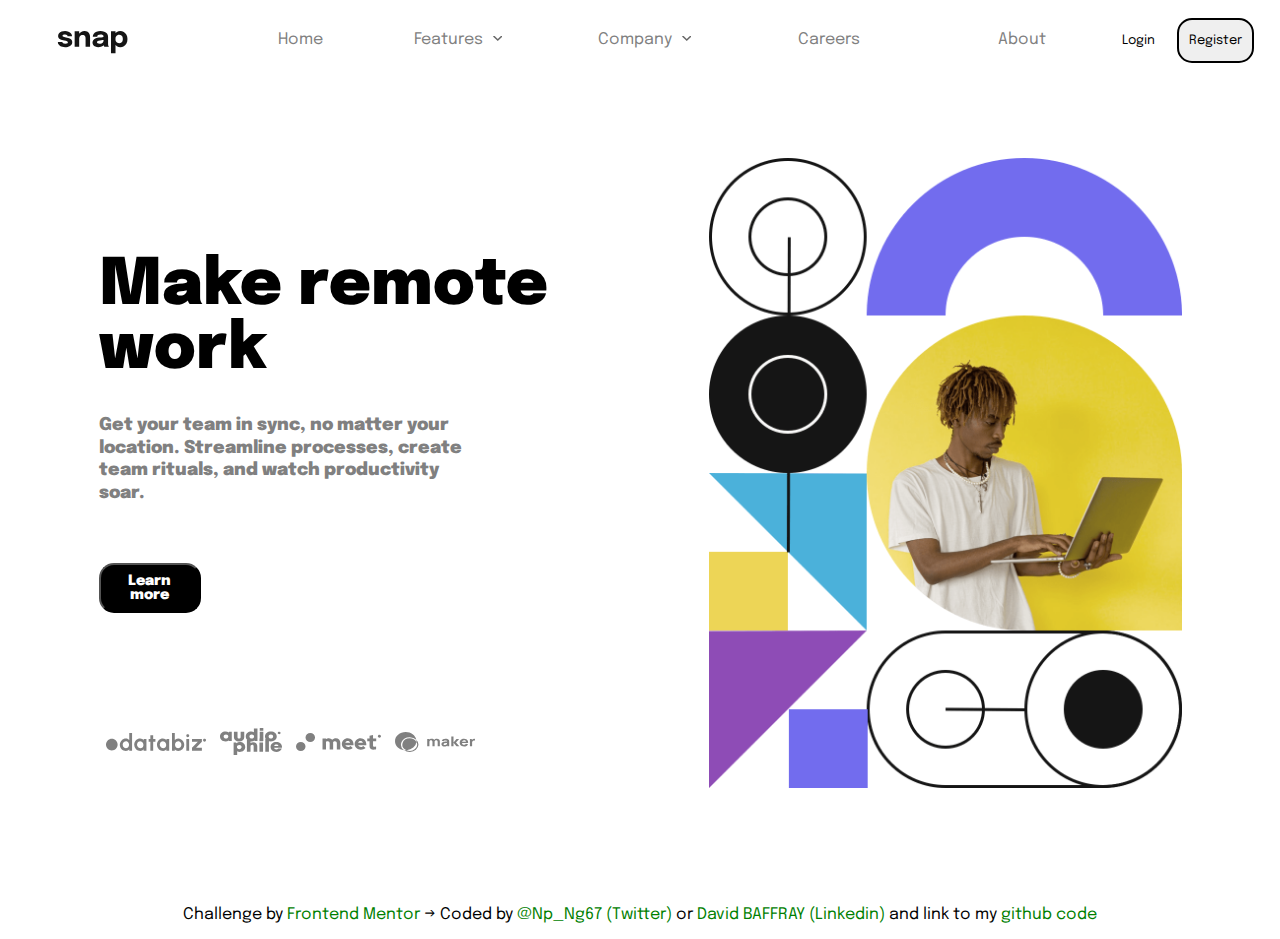
==== commit 5c3665a3: "Add return home button" ====
--- a/FeM-Drop-down-navigation/index.html
+++ b/FeM-Drop-down-navigation/index.html
@@ -2,7 +2,7 @@
 <html lang="en">
   <head>
     <meta charset="UTF-8">
-    <meta name="viewport" content="width=device-width, initial-scale=1.0">
+    <meta name="viewport" content="width=device-width, user-scalable=no">
     <link rel="preconnect" href="https://fonts.googleapis.com">
     <link rel="preconnect" href="https://fonts.gstatic.com" crossorigin>
     <link href="https://fonts.googleapis.com/css2?family=Epilogue:wght@500&display=swap" rel="stylesheet">
@@ -42,6 +42,11 @@
       <nav>
         <div class="sidebar">
           <ul class="nav-links">
+            <li>
+              <a href="../index.html">
+                Home
+              </a>
+            </li>
             <li class="block-menu">
               <label class="arrow">
                 <span class="link_name">Features</span>
